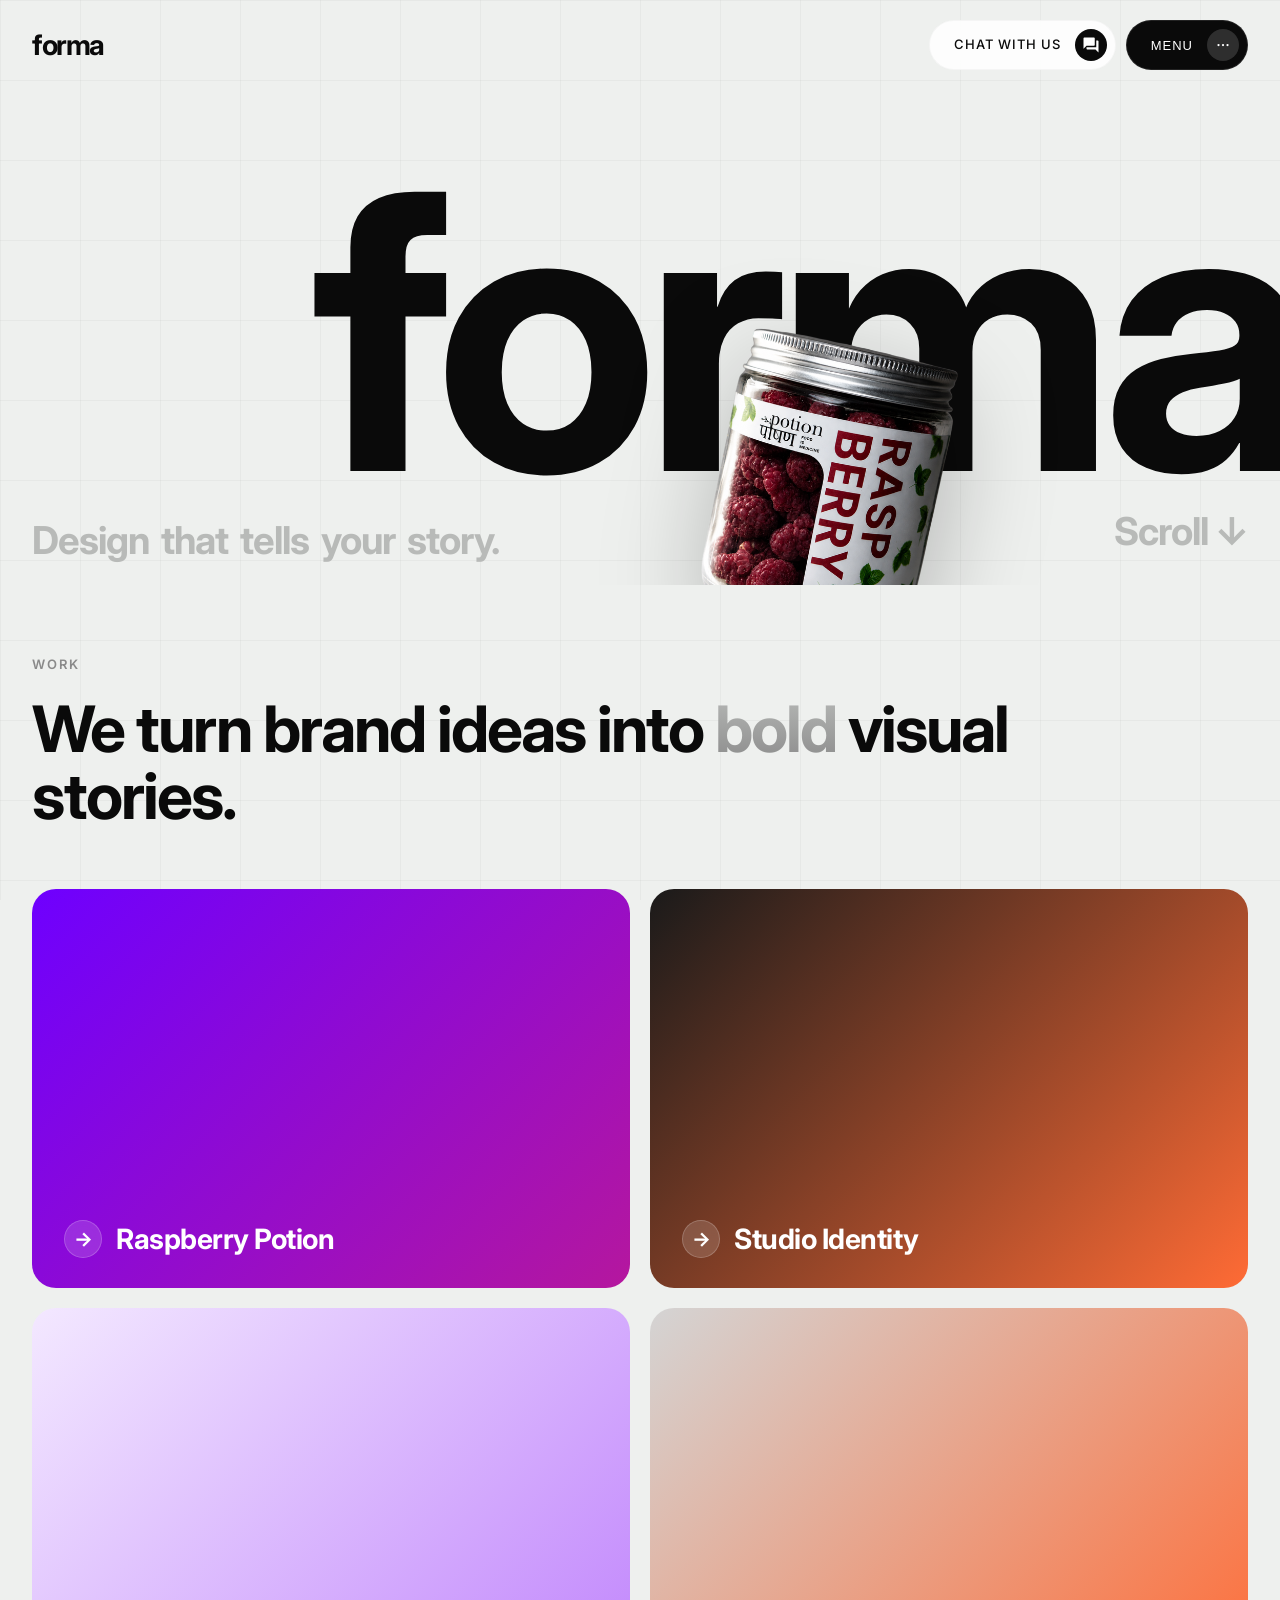
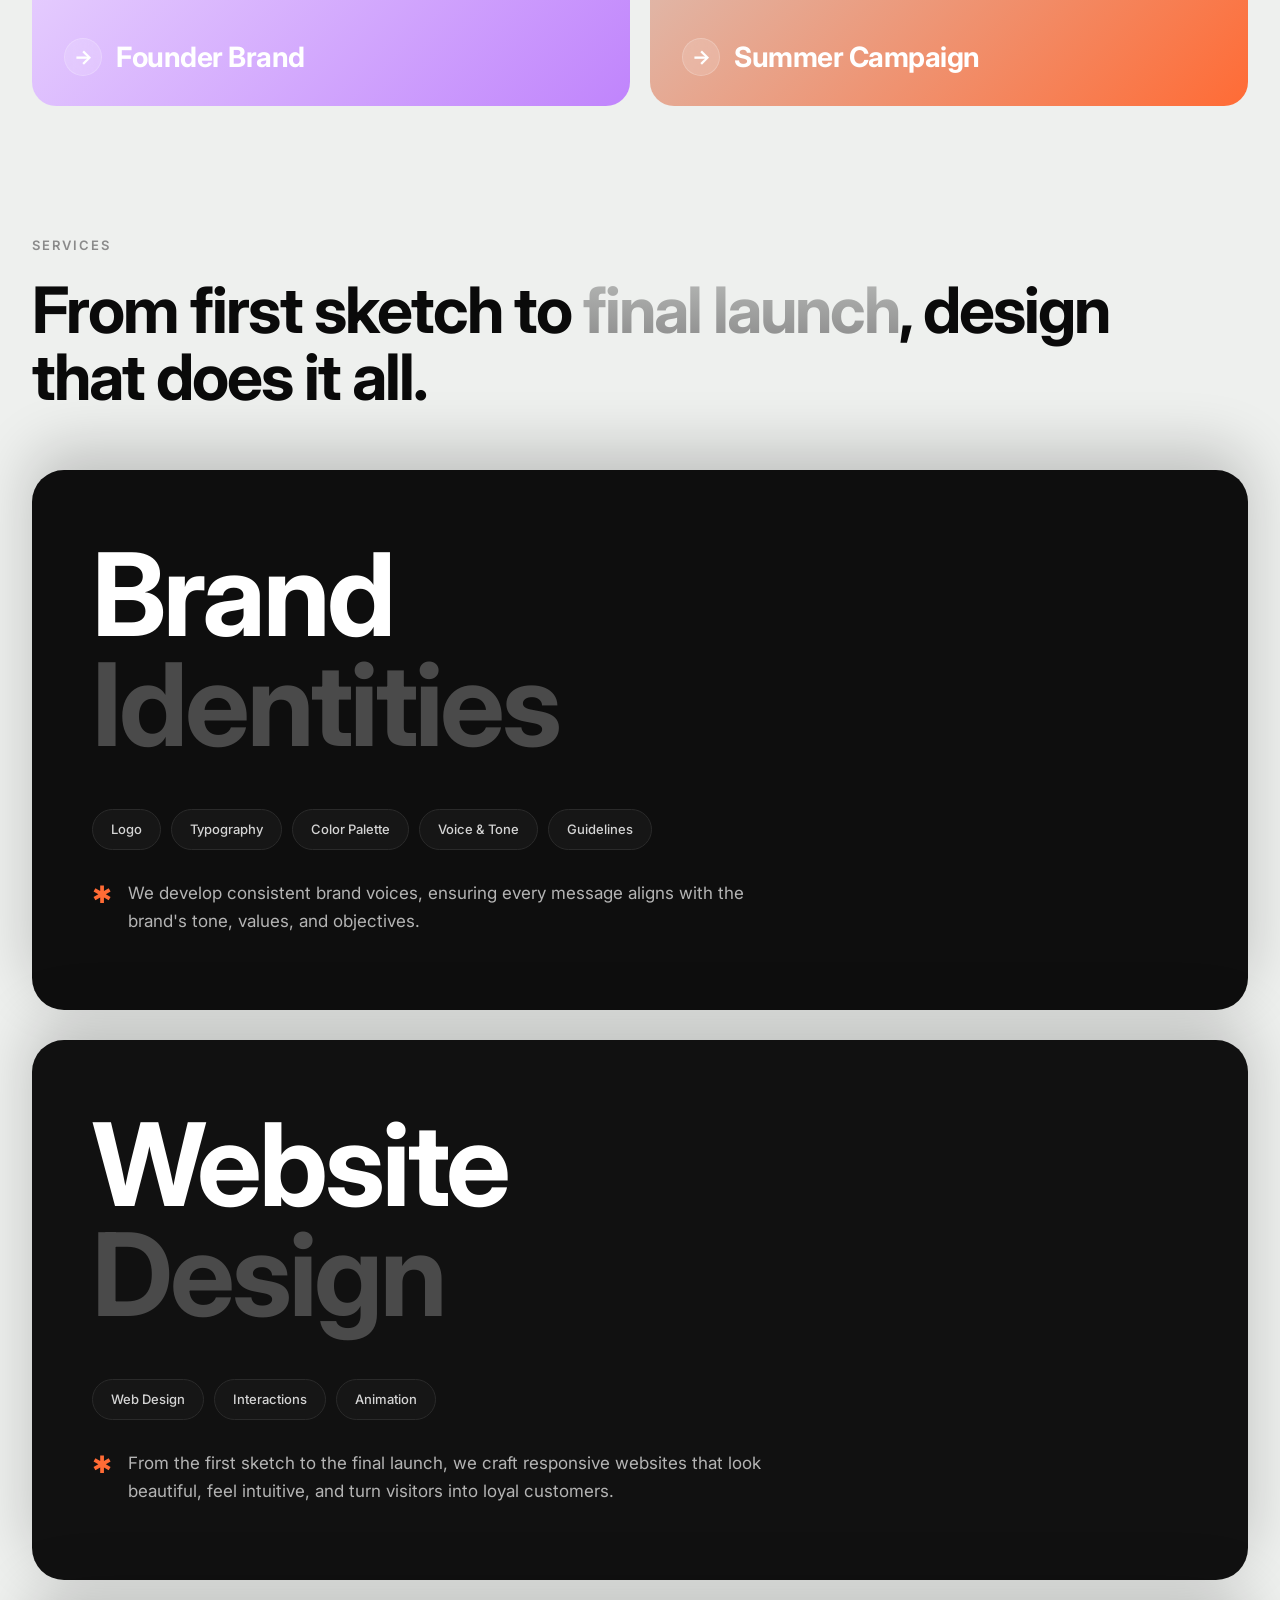
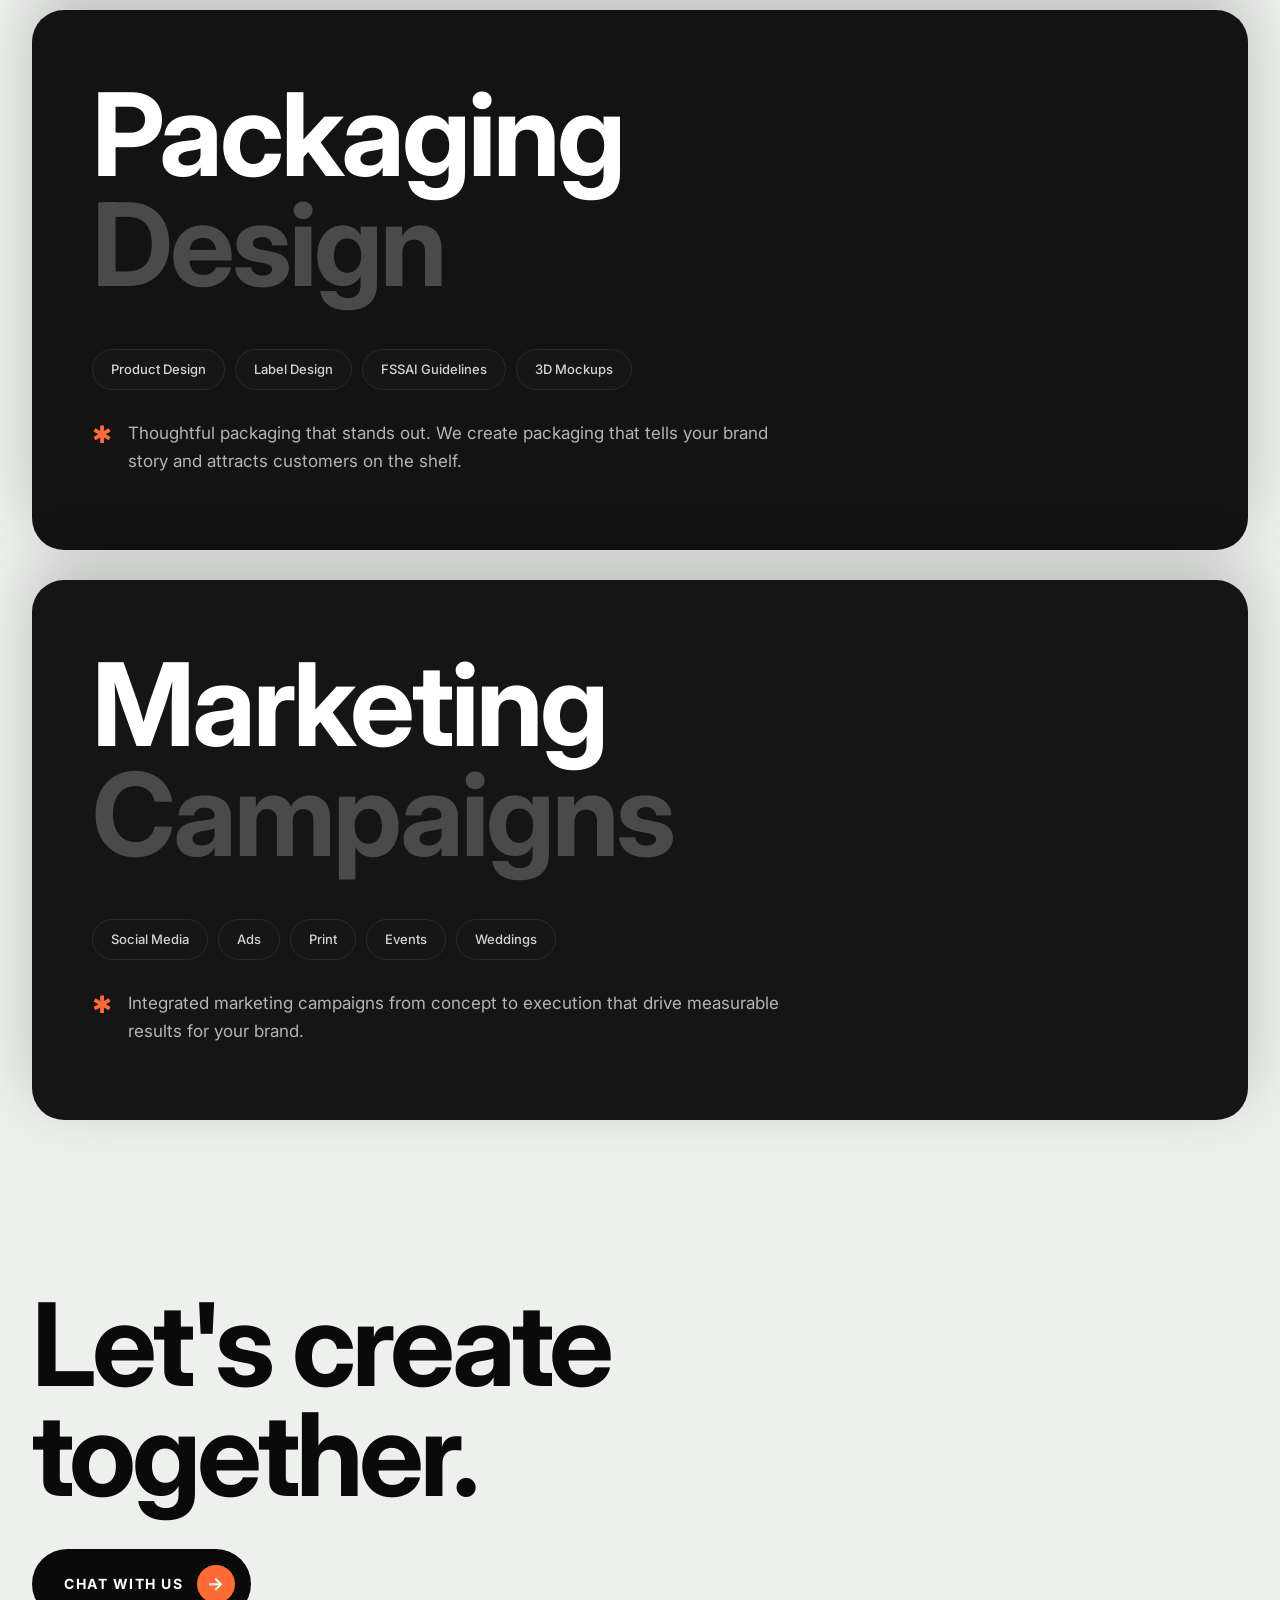
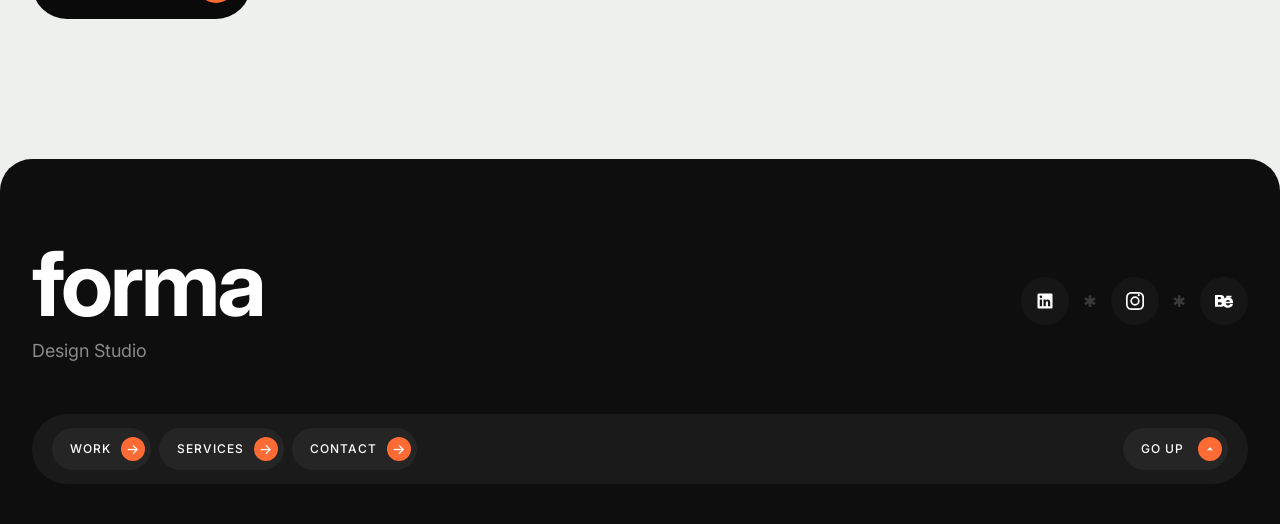
==== index.html @ c4557be6 "Make next project a dynamic button, remove hardcoded title" ====
<!DOCTYPE html>
<html lang="en">
<head>
<meta charset="UTF-8" />
<meta name="viewport" content="width=device-width, initial-scale=1.0" />

<!-- Primary SEO -->
<title>Forma Design Studio | Branding, Packaging & Website Design in India</title>
<meta name="description" content="Forma is a full-service design studio crafting brand identities, packaging, websites, and marketing campaigns. From first sketch to final launch, we design stories that connect." />
<meta name="keywords" content="design studio India, brand identity design, packaging design, website design, FSSAI packaging, wedding branding, marketing campaigns, logo design, graphic design studio, Forma Design" />
<meta name="author" content="Forma Design Studio" />
<meta name="robots" content="index, follow, max-image-preview:large" />
<link rel="canonical" href="https://www.theformadesign.com/" />

<!-- Open Graph (Facebook, LinkedIn, WhatsApp) -->
<meta property="og:type" content="website" />
<meta property="og:site_name" content="Forma Design Studio" />
<meta property="og:title" content="Forma Design Studio | Branding, Packaging & Website Design" />
<meta property="og:description" content="A full-service design studio crafting brand identities, packaging, websites, and campaigns. Design that tells your story." />
<meta property="og:url" content="https://www.theformadesign.com/" />
<meta property="og:image" content="https://www.theformadesign.com/og-image.jpg" />
<meta property="og:locale" content="en_IN" />

<!-- Twitter Card -->
<meta name="twitter:card" content="summary_large_image" />
<meta name="twitter:title" content="Forma Design Studio | Design that tells your story" />
<meta name="twitter:description" content="A full-service design studio crafting brand identities, packaging, websites, and campaigns." />
<meta name="twitter:image" content="https://www.theformadesign.com/og-image.jpg" />

<!-- Theme Color -->
<meta name="theme-color" content="#FF6B35" />

<!-- Favicon -->
<link rel="icon" type="image/svg+xml" href="data:image/svg+xml,%3Csvg xmlns='http://www.w3.org/2000/svg' viewBox='0 0 100 100'%3E%3Crect width='100' height='100' fill='%23FF6B35'/%3E%3Ctext x='50' y='72' font-size='70' font-family='Inter,sans-serif' font-weight='700' fill='white' text-anchor='middle'%3Ef%3C/text%3E%3C/svg%3E" />

<!-- Structured Data: LocalBusiness -->
<script type="application/ld+json">
{
  "@context": "https://schema.org",
  "@type": "ProfessionalService",
  "@id": "https://www.theformadesign.com/#organization",
  "name": "Forma Design Studio",
  "alternateName": "Forma",
  "description": "A full-service design studio specializing in brand identity, packaging design, website design, and marketing campaigns.",
  "url": "https://www.theformadesign.com/",
  "telephone": "+91-89996-04579",
  "email": "hello@formadesign.com",
  "priceRange": "$$",
  "address": {
    "@type": "PostalAddress",
    "addressCountry": "IN"
  },
  "areaServed": {
    "@type": "Country",
    "name": "India"
  },
  "knowsAbout": [
    "Brand Identity Design",
    "Packaging Design",
    "Website Design",
    "Marketing Campaigns",
    "Logo Design",
    "FSSAI Compliant Packaging",
    "Wedding Branding"
  ],
  "serviceType": [
    "Brand Identity",
    "Website Design",
    "Packaging Design",
    "Marketing Campaigns"
  ],
  "sameAs": [
    "https://www.instagram.com/theformadesignstudio/",
    "https://www.linkedin.com/company/the-forma-design/",
    "https://www.behance.net/theformadesign"
  ]
}
</script>

<!-- Structured Data: Website -->
<script type="application/ld+json">
{
  "@context": "https://schema.org",
  "@type": "WebSite",
  "name": "Forma Design Studio",
  "url": "https://www.theformadesign.com/",
  "potentialAction": {
    "@type": "SearchAction",
    "target": "https://www.theformadesign.com/?q={search_term_string}",
    "query-input": "required name=search_term_string"
  }
}
</script>

<link href="https://fonts.googleapis.com/css2?family=Inter:wght@400;500;600;700;800;900&display=swap" rel="stylesheet">
<style>
  * { margin: 0; padding: 0; box-sizing: border-box; }

  :root {
    --orange: #FF6B35;
    --orange-dark: #e55a24;
    --black: #0a0a0a;
    --white: #fff;
    --bg: #eef0ee;
    --card-dark: #0e0e0e;
    --card-dark-2: #161616;
    --grey: #8a8a8a;
    --grey-light: #b8bab8;
  }

  html { scroll-behavior: smooth; }

  body {
    font-family: 'Inter', system-ui, sans-serif;
    background: var(--bg);
    color: var(--black);
    overflow-x: hidden;
    line-height: 1.4;
  }

  /* GLOBAL DECORATIVE GRID — covers every page, always behind content */
  body::before {
    content: '';
    position: fixed;
    inset: 0;
    z-index: -1;
    pointer-events: none;
    background-image:
      linear-gradient(rgba(0,0,0,0.03) 1px, transparent 1px),
      linear-gradient(90deg, rgba(0,0,0,0.03) 1px, transparent 1px);
    background-size: 80px 80px;
  }

  ::-webkit-scrollbar { width: 8px; }
  ::-webkit-scrollbar-track { background: var(--bg); }
  ::-webkit-scrollbar-thumb { background: var(--orange); border-radius: 4px; }

  a { color: inherit; text-decoration: none; }

  /* HEADER */
  .header {
    position: fixed;
    top: 0; left: 0; right: 0;
    z-index: 100;
    padding: 20px 32px;
    display: flex;
    justify-content: space-between;
    align-items: center;
  }
  .logo {
    font-size: 28px;
    font-weight: 700;
    color: var(--black);
    letter-spacing: -1.5px;
  }
  .header-actions { display: flex; gap: 10px; align-items: center; }
  .pill-btn {
    display: inline-flex;
    align-items: center;
    gap: 14px;
    padding: 8px 8px 8px 24px;
    background: rgba(255,255,255,0.85);
    backdrop-filter: blur(10px);
    border-radius: 999px;
    font-size: 13px;
    font-weight: 500;
    letter-spacing: 1px;
    color: var(--black);
    border: 1px solid rgba(0,0,0,0.03);
    transition: background 0.3s;
    cursor: pointer;
    white-space: nowrap;
  }
  .pill-btn:hover { background: rgba(255,255,255,1); }
  .pill-btn { -webkit-tap-highlight-color: transparent; touch-action: manipulation; position: relative; z-index: 101; }
  .pill-btn .icon-circle {
    width: 32px; height: 32px;
    background: var(--black);
    border-radius: 50%;
    display: flex; align-items: center; justify-content: center;
    color: white;
    flex-shrink: 0;
  }
  .pill-btn .icon-circle svg { width: 18px; height: 18px; }
  .pill-btn.dark {
    background: var(--black);
    color: white;
    border-color: rgba(255,255,255,0.1);
  }
  .pill-btn.dark .icon-circle { background: rgba(255,255,255,0.15); }
  .pill-btn.dark:hover { background: #1a1a1a; }

  /* DROPDOWN */
  .dropdown {
    position: fixed;
    top: 80px;
    right: 32px;
    background: var(--black);
    border-radius: 24px;
    padding: 12px;
    min-width: 260px;
    opacity: 0;
    visibility: hidden;
    transform: translateY(-10px);
    transition: all 0.3s;
    z-index: 9999;
    box-shadow: 0 20px 60px rgba(0,0,0,0.3);
  }
  .dropdown.active { opacity: 1; visibility: visible; transform: translateY(0); }
  .dropdown a {
    display: flex;
    justify-content: space-between;
    align-items: center;
    padding: 16px 20px;
    color: white;
    font-weight: 500;
    border-radius: 14px;
    transition: all 0.2s;
    font-size: 15px;
  }
  .dropdown a:hover { background: var(--orange); }
  .dropdown a::after { content: '→'; opacity: 0.5; }

  /* ===== HERO ===== */
  .hero {
    min-height: 100vh;
    padding: 160px 0 220px;
    position: relative;
    display: flex;
    flex-direction: column;
    justify-content: flex-start;
    overflow: hidden;
  }

  /* HOME HERO: forma right-aligned with overflow, jar over letters */
  .hero-home {
    align-items: flex-end;
    justify-content: center;
  }
  /* On home hero, keep the subline clear of the "Scroll" indicator
     and drop it + the Scroll cue to the very bottom like the other pages */
  .hero-home .hero-subline {
    right: auto;
    max-width: calc(100% - 220px);
    white-space: normal;
    flex-wrap: wrap;
    bottom: 24px;
  }
  .hero-home .hero-scroll {
    bottom: 24px;
  }
  .hero-mega-home {
    font-size: clamp(160px, 30vw, 500px);
    font-weight: 700;
    letter-spacing: -14px;
    line-height: 0.85;
    color: var(--black);
    text-align: right;
    position: relative;
    z-index: 1;
    white-space: nowrap;
    width: 100%;
    margin-right: -8vw;
    padding-right: 0;
  }

  /* OTHER PAGES HERO: right-aligned, last letter overflowing */
  .hero-mega-overflow {
    font-size: clamp(100px, 22vw, 380px);
    font-weight: 700;
    letter-spacing: -10px;
    line-height: 0.85;
    color: var(--black);
    text-align: center;
    position: relative;
    z-index: 1;
    white-space: nowrap;
    width: 100%;
    padding: 0;
    margin: 0 auto;
  }

  /* Jar - positioned over letters, tilted 25deg left, minimal float */
  .hero-jar {
    position: absolute;
    top: 50%;
    left: 48%;
    width: clamp(246px, 32vw, 421px);
    height: clamp(246px, 32vw, 421px);
    z-index: 2;
    pointer-events: none;
    animation: floatY 5s ease-in-out infinite;
    transform-origin: center;
  }
  .hero-jar img {
    width: 100%;
    height: 100%;
    object-fit: contain;
    filter: drop-shadow(0 30px 50px rgba(0,0,0,0.25));
  }
  @keyframes floatY {
    0%, 100% { transform: translate(-50%, -50%) rotate(-25deg); }
    50% { transform: translate(-50%, -53%) rotate(-25deg); }
  }

  /* SUBLINE - aligned with scroll at bottom */
  .hero-subline {
    position: absolute;
    bottom: 40px;
    left: 32px;
    right: 32px;
    font-size: clamp(22px, 3vw, 48px);
    font-weight: 700;
    color: var(--grey-light);
    letter-spacing: -1px;
    line-height: 1.1;
    z-index: 3;
    display: flex;
    flex-wrap: nowrap;
    gap: 0 12px;
    white-space: nowrap;
  }
  .hero-subline span {
    display: inline-block;
    opacity: 0;
    transform: translateY(40px);
    animation: wordRise 0.8s cubic-bezier(0.16, 1, 0.3, 1) forwards;
  }
  .hero-subline span:nth-child(1) { animation-delay: 0.3s; }
  .hero-subline span:nth-child(2) { animation-delay: 0.45s; }
  .hero-subline span:nth-child(3) { animation-delay: 0.6s; }
  .hero-subline span:nth-child(4) { animation-delay: 0.75s; }
  .hero-subline span:nth-child(5) { animation-delay: 0.9s; }
  @keyframes wordRise {
    to { opacity: 1; transform: translateY(0); }
  }

  .hero-scroll {
    position: absolute;
    bottom: 40px;
    right: 32px;
    font-size: clamp(22px, 3vw, 48px);
    font-weight: 700;
    color: var(--grey-light);
    letter-spacing: -1px;
    z-index: 4;
    animation: scrollPulse 2s ease-in-out infinite;
  }
  @keyframes scrollPulse {
    0%, 100% { transform: translateY(0); opacity: 0.7; }
    50% { transform: translateY(6px); opacity: 1; }
  }

  /* Work / Services / Contact heroes: the giant word sits at the top while
     the subline + Scroll cue are pinned to the bottom. On shorter/wider
     viewports they collided, so give the word extra room below and drop the
     subline + scroll lower. (Home hero is handled separately and unaffected.) */
  #page-work .hero,
  #page-services .hero,
  #page-contact .hero {
    padding-top: 140px;
    padding-bottom: 170px;
  }
  #page-work .hero-subline,
  #page-services .hero-subline,
  #page-contact .hero-subline,
  #page-work .hero-scroll,
  #page-services .hero-scroll,
  #page-contact .hero-scroll {
    bottom: 28px;
  }

  /* Hide global footer whenever a service detail page is active (CSS fallback) */
  body:has(#page-brand-identities.active) #site-footer,
  body:has(#page-website-design.active) #site-footer,
  body:has(#page-packaging-design.active) #site-footer,
  body:has(#page-marketing-campaigns.active) #site-footer {
    display: none !important;
  }

  /* SECTIONS */
  section { padding: 100px 32px; }
  .container { max-width: 1500px; margin: 0 auto; }

  .section-label {
    font-size: 14px;
    color: var(--grey);
    font-weight: 500;
    margin-bottom: 30px;
  }
  .section-headline {
    font-size: clamp(36px, 6vw, 88px);
    font-weight: 700;
    letter-spacing: -2px;
    line-height: 1.05;
    color: var(--black);
    margin-bottom: 70px;
    max-width: 1300px;
  }
  .section-headline .accent {
    background: linear-gradient(180deg, var(--grey-light) 0%, var(--grey) 100%);
    -webkit-background-clip: text;
    -webkit-text-fill-color: transparent;
    background-clip: text;
  }

  /* WORK */
  .work-grid {
    display: grid;
    grid-template-columns: 1fr 1fr;
    gap: 20px;
  }
  .work-card {
    position: relative;
    border-radius: 24px;
    overflow: hidden;
    aspect-ratio: 1.5/1;
    cursor: pointer;
    transition: transform 0.4s;
  }
  .work-card:hover { transform: translateY(-6px); }
  .work-card .work-bg { position: absolute; inset: 0; transition: transform 0.6s; }
  .work-card:hover .work-bg { transform: scale(1.05); }
  .work-card-1 .work-bg { background: linear-gradient(135deg, #6E00FF, #B5179E); }
  .work-card-2 .work-bg { background: linear-gradient(135deg, #1a1a1a, #FF6B35); }
  .work-card-3 .work-bg { background: linear-gradient(135deg, #f3e8ff, #c084fc); }
  .work-card-4 .work-bg { background: linear-gradient(135deg, #d4d4d4, #FF6B35); }
  .work-card-5 .work-bg { background: linear-gradient(135deg, #FFD60A, #FF6B35); }
  .work-card-6 .work-bg { background: linear-gradient(135deg, #064e3b, #10b981); }
  .work-name {
    position: absolute;
    left: 32px;
    bottom: 28px;
    color: white;
    font-size: clamp(20px, 2.5vw, 28px);
    font-weight: 700;
    letter-spacing: -0.5px;
    display: flex;
    align-items: center;
    gap: 14px;
    z-index: 2;
  }
  .work-arrow {
    width: 38px; height: 38px;
    background: rgba(255,255,255,0.15);
    backdrop-filter: blur(8px);
    border: 1px solid rgba(255,255,255,0.2);
    border-radius: 50%;
    display: flex; align-items: center; justify-content: center;
    font-size: 20px;
    flex-shrink: 0;
  }

  /* SERVICES */
  .services-section { padding-top: 60px; padding-bottom: 60px; }
  .services-stack { position: relative; }
  .service-card {
    background: var(--card-dark);
    border-radius: 32px;
    padding: 70px 60px;
    color: white;
    position: sticky;
    top: 90px;
    margin-bottom: 30px;
    min-height: 540px;
    box-shadow: 0 -20px 60px rgba(0,0,0,0.2);
  }
  .service-card:nth-child(1) { top: 90px; }
  .service-card:nth-child(2) { top: 110px; background: #111; }
  .service-card:nth-child(3) { top: 130px; background: #131313; }
  .service-card:nth-child(4) { top: 150px; background: #151515; }
  .service-title {
    font-size: clamp(50px, 9vw, 130px);
    font-weight: 700;
    line-height: 0.95;
    letter-spacing: -3px;
    margin-bottom: 50px;
  }
  .service-title .line1 { color: white; display: block; }
  .service-title .line2 { display: block; color: #4a4a4a; }
  .service-tags { display: flex; flex-wrap: wrap; gap: 10px; margin-bottom: 30px; }
  .service-tag {
    background: var(--card-dark-2);
    border: 1px solid #2a2a2a;
    padding: 10px 18px;
    border-radius: 999px;
    font-size: 13px;
    font-weight: 500;
    color: #d4d4d4;
  }
  .service-desc {
    display: flex;
    align-items: flex-start;
    gap: 16px;
    max-width: 700px;
    color: #b4b4b4;
    font-size: clamp(15px, 1.8vw, 17px);
    line-height: 1.6;
  }
  .service-desc::before {
    content: '✱';
    color: var(--orange);
    font-size: 24px;
    flex-shrink: 0;
    margin-top: -4px;
  }

  /* MINIMAL CTA */
  .cta-minimal { padding: 80px 32px; }
  .cta-minimal .cta-inner { max-width: 1500px; margin: 0 auto; }
  .cta-minimal h2 {
    font-size: clamp(50px, 9vw, 140px);
    font-weight: 700;
    line-height: 0.95;
    letter-spacing: -4px;
    color: var(--black);
    margin-bottom: 40px;
  }
  .cta-buttons { display: flex; gap: 14px; flex-wrap: wrap; }
  .cta-minimal .cta-buttons { justify-content: flex-start; }
  .cta-btn {
    display: inline-flex;
    align-items: center;
    gap: 14px;
    padding: 14px 14px 14px 30px;
    background: var(--black);
    color: white;
    border-radius: 999px;
    font-weight: 600;
    font-size: 14px;
    letter-spacing: 1.5px;
    transition: transform 0.3s;
    text-transform: uppercase;
    white-space: nowrap;
  }
  .cta-btn:hover { transform: scale(1.03); }
  .cta-btn .arrow {
    width: 38px; height: 38px;
    background: var(--orange);
    border-radius: 50%;
    display: flex; align-items: center; justify-content: center;
    font-size: 18px;
    flex-shrink: 0;
  }
  .cta-btn.light {
    background: rgba(255,255,255,0.7);
    color: var(--black);
    border: 1px solid rgba(0,0,0,0.03);
  }
  .cta-btn.light .arrow { background: var(--black); color: white; }

  /* FOOTER */
  footer {
    background: var(--card-dark);
    color: white;
    padding: 60px 32px 24px;
    border-radius: 32px 32px 0 0;
    margin-top: 60px;
  }
  .footer-main {
    max-width: 1500px;
    margin: 0 auto;
    padding: 40px 0 50px;
    display: flex;
    justify-content: space-between;
    align-items: center;
    gap: 30px;
    flex-wrap: wrap;
  }
  .footer-left { display: flex; flex-direction: column; align-items: flex-start; }
  .footer-brand {
    font-size: clamp(50px, 7vw, 90px);
    font-weight: 700;
    letter-spacing: -3px;
    color: white;
    line-height: 1;
    margin-bottom: 8px;
  }
  .footer-tag { color: var(--grey); font-size: 18px; }
  .footer-socials { display: flex; gap: 14px; align-items: center; }
  .footer-socials a {
    width: 48px; height: 48px;
    background: var(--card-dark-2);
    border-radius: 50%;
    display: flex; align-items: center; justify-content: center;
    transition: background 0.3s;
  }
  .footer-socials a:hover { background: var(--orange); }
  .footer-socials a svg { width: 18px; height: 18px; fill: white; }
  .footer-socials .divider { color: #3a3a3a; }

  .footer-bottom {
    max-width: 1500px;
    margin: 0 auto;
    padding: 14px 20px;
    background: #1a1a1a;
    border-radius: 999px;
    display: flex;
    justify-content: space-between;
    align-items: center;
    gap: 16px;
    flex-wrap: wrap;
  }
  .footer-nav { display: flex; gap: 8px; flex-wrap: wrap; }
  .footer-nav a {
    background: #252525;
    color: white;
    padding: 9px 6px 9px 18px;
    border-radius: 999px;
    font-size: 12px;
    font-weight: 500;
    letter-spacing: 1px;
    display: inline-flex;
    align-items: center;
    gap: 10px;
    transition: background 0.3s;
  }
  .footer-nav a:hover { background: var(--orange); }
  .footer-nav a .icon-circle {
    width: 24px; height: 24px;
    background: var(--orange);
    border-radius: 50%;
    display: flex; align-items: center; justify-content: center;
    font-size: 14px;
    flex-shrink: 0;
  }
  .footer-right { display: flex; gap: 8px; flex-wrap: wrap; }
  .footer-right .pill-btn {
    background: #252525; color: white; border: none;
    padding: 9px 6px 9px 18px; font-size: 12px;
  }
  .footer-right .pill-btn .icon-circle {
    background: var(--orange);
    width: 24px; height: 24px;
  }
  .footer-right .pill-btn .icon-circle svg { width: 14px; height: 14px; }

  /* COMING SOON */
  .coming-soon {
    min-height: 100vh;
    padding: 140px 20px 80px;
    display: flex; align-items: center; justify-content: center;
    text-align: center;
  }
  .coming-soon-inner { max-width: 900px; }
  .coming-soon h1 {
    font-size: clamp(50px, 10vw, 160px);
    font-weight: 700;
    letter-spacing: -4px;
    line-height: 0.95;
    margin-bottom: 30px;
  }
  .coming-soon h1 .gray { color: var(--grey-light); }
  .coming-soon p {
    font-size: clamp(16px, 2vw, 20px);
    color: var(--grey);
    max-width: 600px;
    margin: 0 auto 40px;
    line-height: 1.6;
  }
  .coming-soon .badge {
    display: inline-block;
    background: var(--orange);
    color: white;
    padding: 10px 22px;
    border-radius: 999px;
    font-size: 13px;
    font-weight: 600;
    letter-spacing: 2px;
    text-transform: uppercase;
    margin-bottom: 30px;
  }

  /* ADMIN PANEL */
  .admin-wrap { min-height: 100vh; padding: 100px 32px 60px; background: var(--bg); }
  .admin-container { max-width: 1300px; margin: 0 auto; }
  .admin-header {
    display: flex; justify-content: space-between; align-items: center;
    margin-bottom: 40px; padding-bottom: 30px;
    border-bottom: 1px solid rgba(0,0,0,0.08);
    flex-wrap: wrap; gap: 16px;
  }
  .admin-header h1 { font-size: clamp(28px, 4vw, 40px); font-weight: 700; letter-spacing: -1.5px; }
  .admin-header .user-info {
    display: flex; align-items: center; gap: 16px;
    color: var(--grey); font-size: 14px; flex-wrap: wrap;
  }
  .admin-grid { display: grid; grid-template-columns: 1fr 1fr; gap: 40px; }
  .admin-card {
    background: white;
    border-radius: 24px;
    padding: 32px;
    border: 1px solid rgba(0,0,0,0.03);
  }

  /* Showcase card with real image */
  .showcase-card.has-image .showcase-bg {
    background-size: cover;
    background-position: center;
  }
  .showcase-card.has-image .showcase-overlay {
    position: absolute; inset: 0;
    background: linear-gradient(180deg, rgba(0,0,0,0) 40%, rgba(0,0,0,0.6) 100%);
    z-index: 1;
  }

  /* ADMIN: Showcase manager */
  .showcase-admin-tabs { display: flex; gap: 10px; margin-bottom: 22px; flex-wrap: wrap; }
  .showcase-admin-tab {
    padding: 10px 20px; border-radius: 999px; border: 2px solid rgba(0,0,0,0.1);
    background: white; font-weight: 600; font-size: 13px; cursor: pointer;
    transition: all 0.2s; letter-spacing: 0.5px;
  }
  .showcase-admin-tab.active { background: var(--black); color: white; border-color: var(--black); }
  .showcase-admin-list { list-style: none; margin-bottom: 24px; }
  .showcase-admin-item {
    display: flex; align-items: center; justify-content: space-between;
    padding: 12px; border: 1px solid rgba(0,0,0,0.08); border-radius: 12px; margin-bottom: 10px;
  }
  .showcase-admin-item-info { display: flex; align-items: center; gap: 12px; min-width: 0; }
  .showcase-admin-thumb {
    width: 46px; height: 56px; border-radius: 8px; overflow: hidden; flex-shrink: 0;
    background-size: cover; background-position: center;
  }
  .showcase-admin-empty { font-size: 13px; color: var(--grey); padding: 16px 0; }
  .admin-card h2 {
    font-size: 22px; font-weight: 700; margin-bottom: 24px;
    display: flex; align-items: center; gap: 10px;
  }
  .admin-card .badge-mini {
    background: var(--orange); color: white; font-size: 11px;
    padding: 4px 10px; border-radius: 999px; font-weight: 600;
  }
  .form-group { margin-bottom: 18px; }
  .form-group label {
    display: block; font-size: 12px; color: var(--grey);
    margin-bottom: 6px; font-weight: 600;
    text-transform: uppercase; letter-spacing: 1px;
  }
  .form-group input, .form-group textarea, .form-group select {
    width: 100%; padding: 12px 16px;
    border: 1px solid rgba(0,0,0,0.1);
    border-radius: 12px; font-size: 14px;
    font-family: inherit; background: var(--bg);
    transition: border 0.2s;
  }
  .form-group input:focus, .form-group textarea:focus {
    outline: none; border-color: var(--orange);
  }
  .form-group textarea { min-height: 90px; resize: vertical; }
  .form-help { font-size: 11px; color: var(--grey); margin-top: 4px; font-style: italic; }
  .upload-area {
    border: 2px dashed rgba(0,0,0,0.15);
    border-radius: 12px; padding: 30px;
    text-align: center; cursor: pointer;
    transition: all 0.2s; background: var(--bg);
  }
  .upload-area:hover { border-color: var(--orange); background: rgba(255,107,53,0.05); }
  .project-list { list-style: none; }
  .project-item {
    display: flex; justify-content: space-between; align-items: center;
    padding: 16px; background: var(--bg);
    border-radius: 12px; margin-bottom: 10px;
    flex-wrap: wrap; gap: 12px;
  }
  .project-item-info { display: flex; align-items: center; gap: 14px; }
  .project-item-thumb {
    width: 50px; height: 50px; border-radius: 10px;
    background: linear-gradient(135deg, #6E00FF, #B5179E);
    flex-shrink: 0;
  }
  .project-item-thumb.t2 { background: linear-gradient(135deg, #1a1a1a, #FF6B35); }
  .project-item-thumb.t3 { background: linear-gradient(135deg, #f3e8ff, #c084fc); }
  .project-item-actions { display: flex; gap: 6px; }
  .btn-mini {
    padding: 6px 12px; border-radius: 8px; border: none;
    font-size: 12px; cursor: pointer; font-weight: 600;
  }
  .btn-edit { background: #e5e7eb; color: var(--black); }
  .btn-delete { background: #fee2e2; color: #b91c1c; }
  .submit-btn {
    width: 100%; padding: 14px;
    background: var(--orange); color: white;
    border: none; border-radius: 12px;
    font-weight: 700; font-size: 15px;
    cursor: pointer; margin-top: 8px;
  }
  .login-notice {
    background: #fff4ed; border: 1px solid #ffd6c0;
    border-radius: 12px; padding: 16px;
    font-size: 13px; color: #9a3412;
    margin-bottom: 30px;
  }

  /* INDIVIDUAL PROJECT PAGE */
  .project-page {
    padding-top: 100px;
    background-color: #ffffff;
    background-image:
      linear-gradient(rgba(0,0,0,0.04) 1px, transparent 1px),
      linear-gradient(90deg, rgba(0,0,0,0.04) 1px, transparent 1px);
    background-size: 32px 32px;
  }
  .project-hero { padding: 60px 32px; }
  .project-hero-inner { max-width: 1500px; margin: 0 auto; }
  .back-link {
    display: inline-flex; align-items: center; gap: 8px;
    color: var(--grey); font-size: 14px; font-weight: 500;
    margin-bottom: 40px; transition: color 0.2s;
  }
  .back-link:hover { color: var(--orange); }
  .project-meta { display: flex; gap: 12px; margin-bottom: 30px; flex-wrap: wrap; }
  .project-meta .tag-pill {
    background: rgba(0,0,0,0.06); color: var(--black);
    padding: 8px 16px; border-radius: 999px;
    font-size: 12px; font-weight: 600;
    letter-spacing: 1px; text-transform: uppercase;
  }
  .project-meta .tag-pill.orange { background: var(--orange); color: white; }
  .project-title {
    font-size: clamp(50px, 9vw, 140px);
    font-weight: 700; letter-spacing: -4px;
    line-height: 0.95; margin-bottom: 60px;
    max-width: 1200px;
  }
  .project-hero-image {
    width: 100%; aspect-ratio: 16/9;
    border-radius: 32px;
    background: linear-gradient(135deg, #1a1a1a, #FF6B35);
    margin-bottom: 100px; overflow: hidden; position: relative;
  }
  .project-hero-image::after {
    content: ''; position: absolute; inset: 0;
    background: url('[data-uri]') center/contain no-repeat;
  }
  .project-content { max-width: 1500px; margin: 0 auto; padding: 0 32px; }
  .project-section {
    display: grid; grid-template-columns: 280px 1fr;
    gap: 60px; padding: 60px 0;
    border-top: 1px solid rgba(0,0,0,0.08);
  }
  .project-section-label {
    font-size: 16px; color: var(--grey);
    font-weight: 600; letter-spacing: 0.5px;
    position: sticky; top: 100px; align-self: start;
  }
  .project-section-content {
    font-size: clamp(20px, 2.5vw, 32px);
    font-weight: 500; color: var(--black);
    line-height: 1.4; letter-spacing: -0.5px;
    max-width: 900px;
  }
  .project-section-content p { margin-bottom: 20px; }
  .project-section-content p:last-child { margin-bottom: 0; }
  .project-solution-gallery {
    display: grid; grid-template-columns: 1fr 1fr;
    gap: 20px; margin-top: 40px;
  }
  .project-solution-gallery .img-box {
    aspect-ratio: 4/5; border-radius: 24px; overflow: hidden;
  }
  .project-solution-gallery .img-box-1 { background: linear-gradient(135deg, #1a1a1a, #4a4a4a); }
  .project-solution-gallery .img-box-2 { background: linear-gradient(135deg, #FFD60A, #FF6B35); }
  .project-solution-gallery .img-box-3 {
    grid-column: 1 / -1; aspect-ratio: 16/9;
    background: linear-gradient(135deg, #6E00FF, #B5179E);
  }
  .pp-fact { margin-bottom: 28px; }
  .pp-fact:last-child { margin-bottom: 0; }
  .pp-fact-label { font-size: 13px; font-weight: 600; text-transform: uppercase; letter-spacing: 0.5px; color: var(--grey); margin-bottom: 6px; }
  .pp-fact-value { font-size: 18px; font-weight: 600; color: var(--black); }
  .pp-narrative { margin-bottom: 32px; }
  .pp-narrative:last-child { margin-bottom: 0; }
  .pp-narrative-label { font-size: 16px; font-weight: 600; color: var(--grey); margin-bottom: 10px; }
  .project-quad-gallery {
    display: grid; grid-template-columns: 1fr 1fr;
    gap: 20px; margin: 20px 0 60px;
  }
  .project-quad-gallery .img-cell {
    aspect-ratio: 4/5; border-radius: 24px; overflow: hidden;
    background-size: cover; background-position: center; background-color: #f1f1f1;
  }
  .project-next { padding: 100px 32px; text-align: center; }
  .project-next-label { font-size: 14px; color: var(--grey); margin-bottom: 20px; }
  .project-next .cta-buttons { justify-content: center; }
  .project-next-title {
    font-size: clamp(40px, 8vw, 100px);
    font-weight: 700; letter-spacing: -3px;
    line-height: 1; color: var(--black); margin-bottom: 40px;
  }
  .project-next-title .accent {
    background: linear-gradient(180deg, var(--grey-light) 0%, var(--grey) 100%);
    -webkit-background-clip: text;
    -webkit-text-fill-color: transparent;
    background-clip: text;
  }

  .page { display: none; }
  .page.active { display: block; }

  /* ============================================
     RESPONSIVE — TABLET (1024px and below)
     ============================================ */
  @media (max-width: 1024px) {
    .work-grid { grid-template-columns: 1fr; }
    .service-card { padding: 50px 32px; min-height: auto; }
    .admin-grid { grid-template-columns: 1fr; }
    .project-section { grid-template-columns: 1fr; gap: 20px; }
    .project-section-label { position: relative; top: 0; }
    .project-solution-gallery { grid-template-columns: 1fr; }
    .project-solution-gallery .img-box-3 { grid-column: 1; }
    .project-quad-gallery { gap: 12px; margin: 16px 0 40px; }
    .footer-main { flex-direction: column; align-items: flex-start; }
    .footer-bottom { flex-direction: column; align-items: stretch; border-radius: 24px; padding: 16px; }
    .footer-nav, .footer-right { justify-content: center; }

    /* Hero subline - allow wrap on tablet, stay aligned with scroll */
    .hero-subline {
      white-space: normal;
      flex-wrap: wrap;
      bottom: 40px;
    }
    .hero-mega-overflow { margin: 0 auto; }
    .hero-mega-home {
      margin-right: -4vw;
      font-size: clamp(200px, 38vw, 360px);
    }
    /* Jar — 25% larger on tablet */
    .hero-jar {
      width: clamp(308px, 40vw, 526px);
      height: clamp(308px, 40vw, 526px);
    }
  }

  /* ============================================
     RESPONSIVE — MOBILE (768px and below)
     ============================================ */
  @media (max-width: 768px) {
    .header { padding: 14px 16px; }
    .logo { font-size: 24px; }
    .pill-btn {
      font-size: 10px;
      padding: 5px 5px 5px 14px;
      gap: 8px;
      letter-spacing: 0.5px;
    }
    .pill-btn .icon-circle { width: 26px; height: 26px; }
    .pill-btn .icon-circle svg { width: 14px; height: 14px; }

    /* Dropdown - center on mobile */
    .dropdown {
      right: 16px;
      left: 16px;
      top: 70px;
    }

    /* HERO - all titles CENTER aligned on mobile.
       Use natural height + justify-content:center so heading & subline
       sit close together instead of separated by 100vh of empty space. */
    .hero {
      padding: 90px 16px 40px;
      min-height: auto;
      justify-content: center;
    }
    .hero-home {
      align-items: center;
    }
    .hero-mega-home {
      text-align: center !important;
      margin-right: 0 !important;
      letter-spacing: -8px;
      font-size: clamp(150px, 44vw, 260px);
    }
    .hero-mega-overflow {
      text-align: center !important;
      margin: 0 auto !important;
      letter-spacing: -5px;
      font-size: clamp(80px, 22vw, 140px);
    }

    /* Jar — 25% larger on mobile, centered */
    .hero-jar {
      width: clamp(186px, 51vw, 270px);
      height: clamp(186px, 51vw, 270px);
      left: 50% !important;
    }

    /* Subline — now in flex flow directly below heading (tight gap) */
    .hero-subline {
      position: static;
      margin: 20px auto 0;
      left: auto;
      right: auto;
      bottom: auto;
      font-size: clamp(20px, 5vw, 28px);
      white-space: normal;
      flex-wrap: wrap;
      justify-content: center;
      text-align: center;
      gap: 0 8px;
      line-height: 1.2;
    }

    /* Hide scroll indicator on mobile — users already know to swipe */
    .hero-scroll { display: none; }
    .hero-home .hero-subline {
      right: auto;
      max-width: none;
    }

    section { padding: 60px 20px; }

    .section-headline {
      font-size: clamp(32px, 8vw, 48px);
      letter-spacing: -1.5px;
      margin-bottom: 50px;
    }

    .work-name {
      left: 20px;
      bottom: 20px;
      font-size: 20px;
    }
    .work-arrow { width: 32px; height: 32px; font-size: 16px; }

    /* Services */
    .service-card { padding: 40px 24px; border-radius: 24px; }
    .service-title {
      font-size: clamp(48px, 13vw, 80px);
      letter-spacing: -2px;
      margin-bottom: 30px;
    }
    .service-tags { gap: 8px; margin-bottom: 24px; }
    .service-tag { padding: 8px 14px; font-size: 12px; }

    /* CTA - more top padding to prevent overlap with previous section */
    .cta-minimal { padding: 120px 20px 80px; }
    .cta-minimal h2 {
      font-size: clamp(48px, 13vw, 80px);
      letter-spacing: -2px;
      margin-bottom: 40px;
    }
    .cta-btn {
      padding: 12px 12px 12px 24px;
      font-size: 12px;
      letter-spacing: 1px;
    }
    .cta-btn .arrow { width: 32px; height: 32px; font-size: 16px; }

    /* Footer - center everything on mobile */
    footer { padding: 40px 16px 20px; }
    .footer-main {
      padding: 30px 0 40px;
      flex-direction: column;
      align-items: center;
      text-align: center;
    }
    .footer-left { align-items: center; }
    .footer-brand { font-size: 56px; letter-spacing: -2px; }
    .footer-tag { font-size: 16px; }
    .footer-socials { justify-content: center; }
    .footer-socials a { width: 42px; height: 42px; }
    .footer-bottom {
      gap: 12px;
      padding: 14px;
      justify-content: center;
    }
    .footer-nav { gap: 6px; justify-content: center; }
    .footer-nav a {
      padding: 7px 5px 7px 14px;
      font-size: 11px;
      gap: 8px;
      letter-spacing: 0.5px;
    }
    .footer-nav a .icon-circle { width: 22px; height: 22px; font-size: 12px; }
    .footer-right { display: none; }
    .footer-right .pill-btn { padding: 7px 5px 7px 14px; font-size: 11px; }
    .footer-right .pill-btn .icon-circle { width: 22px; height: 22px; }
    .footer-right .pill-btn .icon-circle svg { width: 12px; height: 12px; }

    /* Project page */
    .project-page { padding-top: 80px; }
    .project-hero { padding: 40px 20px; }
    .project-content { padding: 0 20px; }
    .project-hero-image { aspect-ratio: 4/3; margin-bottom: 60px; border-radius: 24px; }
    .project-section { padding: 40px 0; gap: 16px; }
    .project-title { letter-spacing: -2px; margin-bottom: 40px; }

    /* Admin */
    .admin-wrap { padding: 90px 16px 40px; }
    .admin-card { padding: 24px; }

    /* Coming soon */
    .coming-soon h1 { letter-spacing: -2px; }
  }

  /* ============================================
     RESPONSIVE — SMALL MOBILE (480px and below)
     ============================================ */
  @media (max-width: 480px) {
    .project-quad-gallery { grid-template-columns: 1fr; gap: 16px; margin: 16px 0 40px; }
    .pill-btn {
      gap: 6px;
      padding: 5px 5px 5px 10px;
      font-size: 9px;
    }
    .pill-btn .icon-circle { width: 22px; height: 22px; }
    .pill-btn .icon-circle svg { width: 12px; height: 12px; }
    .logo { font-size: 20px; }

    .hero-jar {
      width: clamp(122px, 44vw, 176px);
      height: clamp(122px, 44vw, 176px);
    }

    .hero-subline {
      font-size: 18px;
      bottom: 25px;
    }

    .footer-brand { font-size: 44px; }
    .footer-nav a, .footer-right .pill-btn {
      font-size: 10px;
      padding: 6px 5px 6px 12px;
    }
  }

  /* SERVICE DETAIL PAGE STYLES */
  .page.service-detail { 
    min-height: 100vh;
  }
  
  /* Back button styling */
  .back-btn {
    display: inline-flex;
    align-items: center;
    gap: 8px;
    padding: 10px 20px;
    background: transparent;
    border: 2px solid var(--orange);
    color: var(--orange);
    border-radius: 999px;
    font-size: 12px;
    font-weight: 700;
    letter-spacing: 1.5px;
    text-transform: uppercase;
    cursor: pointer;
    transition: all 0.3s;
    margin: 0 0 30px 0;
    text-decoration: none;
    font-family: 'Inter', sans-serif;
  }
  .back-btn:hover {
    background: var(--orange);
    color: white;
  }
  
  /* Make service cards clickable */
  .service-card {
    cursor: pointer;
  }
  
  .service-card:hover {
    transform: translateY(-4px);
    box-shadow: 0 20px 40px rgba(0,0,0,0.1);
  }
  
  * { margin: 0; padding: 0; box-sizing: border-box; }
  :root {
    --orange: #FF6B35;
    --orange-dark: #e55a24;
    --black: #0a0a0a;
    --white: #fff;
    --bg: #eef0ee;
    --card-dark: #0e0e0e;
    --card-dark-2: #161616;
    --grey: #8a8a8a;
    --grey-light: #b8bab8;
  }
  html { scroll-behavior: smooth; }
  body {
    font-family: 'Inter', system-ui, sans-serif;
    background: var(--bg);
    color: var(--black);
    overflow-x: hidden;
    line-height: 1.5;
  }
  a { color: inherit; text-decoration: none; }
  ::-webkit-scrollbar { width: 8px; }
  ::-webkit-scrollbar-track { background: var(--bg); }
  ::-webkit-scrollbar-thumb { background: var(--orange); border-radius: 4px; }

  /* HEADER */
  .header {
    position: fixed; top: 0; left: 0; right: 0; z-index: 100;
    padding: 20px 32px;
    display: flex; justify-content: space-between; align-items: center;
  }
  .logo { font-size: 28px; font-weight: 700; letter-spacing: -1.5px; }
  .header-actions { display: flex; gap: 10px; align-items: center; }
  .pill-btn {
    display: inline-flex; align-items: center; gap: 14px;
    padding: 8px 8px 8px 24px;
    background: rgba(255,255,255,0.85);
    backdrop-filter: blur(10px);
    border-radius: 999px;
    font-size: 13px; font-weight: 500; letter-spacing: 1px;
    color: var(--black);
    border: 1px solid rgba(0,0,0,0.03);
    transition: all 0.3s; cursor: pointer;
    white-space: nowrap;
  }
  .pill-btn:hover { background: rgba(255,255,255,1); }
  .pill-btn .icon-circle {
    width: 32px; height: 32px;
    background: var(--black); border-radius: 50%;
    display: flex; align-items: center; justify-content: center;
    color: white; flex-shrink: 0;
  }
  .pill-btn .icon-circle svg { width: 18px; height: 18px; }
  .pill-btn.dark {
    background: var(--black); color: white;
    border-color: rgba(255,255,255,0.1);
  }
  .pill-btn.dark .icon-circle { background: rgba(255,255,255,0.15); }

  /* HERO */
  .hero {
    min-height: 80vh;
    padding: 140px 32px 60px;
    position: relative;
    display: flex;
    align-items: center;
    overflow: hidden;
  }
  .hero-inner { width: 100%; }
  .hero-label {
    font-size: 14px;
    color: var(--grey);
    margin-bottom: 20px;
    letter-spacing: 1px;
    text-transform: uppercase;
    font-weight: 500;
  }
  .hero-mega {
    font-size: clamp(80px, 14vw, 220px);
    font-weight: 700;
    letter-spacing: -8px;
    line-height: 0.9;
    color: var(--black);
    margin-bottom: 30px;
  }
  .hero-mega .accent {
    background: linear-gradient(180deg, var(--grey-light) 0%, var(--grey) 100%);
    -webkit-background-clip: text;
    -webkit-text-fill-color: transparent;
    background-clip: text;
  }
  .hero-tagline {
    font-size: clamp(18px, 2vw, 24px);
    color: var(--black);
    max-width: 700px;
    line-height: 1.5;
    font-weight: 400;
  }

  /* SECTIONS */
  section { padding: 80px 32px; }
  .container { max-width: 1500px; margin: 0 auto; }
  .section-label {
    font-size: 13px;
    color: var(--grey);
    font-weight: 600;
    margin-bottom: 20px;
    letter-spacing: 2px;
    text-transform: uppercase;
  }
  .section-headline {
    font-size: clamp(36px, 5vw, 64px);
    font-weight: 700;
    letter-spacing: -2px;
    line-height: 1.05;
    color: var(--black);
    margin-bottom: 60px;
    max-width: 1100px;
  }
  .section-headline .accent {
    background: linear-gradient(180deg, var(--grey-light) 0%, var(--grey) 100%);
    -webkit-background-clip: text;
    -webkit-text-fill-color: transparent;
    background-clip: text;
  }

  /* PROCESS / JOURNEY */
  .journey {
    background: var(--card-dark);
    color: white;
    border-radius: 32px;
    padding: 80px 60px;
    margin: 0 32px;
  }
  .journey h2 {
    font-size: clamp(36px, 5vw, 64px);
    font-weight: 700;
    letter-spacing: -2px;
    line-height: 1.05;
    margin-bottom: 60px;
    max-width: 900px;
  }
  .journey h2 .accent { color: var(--grey); }
  .steps {
    display: grid;
    grid-template-columns: repeat(4, 1fr);
    gap: 24px;
  }
  .step {
    position: relative;
  }
  .step-number {
    font-size: 70px;
    font-weight: 700;
    line-height: 1;
    color: var(--orange);
    margin-bottom: 20px;
    letter-spacing: -3px;
  }
  .step h3 {
    font-size: 20px;
    font-weight: 700;
    margin-bottom: 12px;
  }
  .step p {
    color: #aaa;
    font-size: 14px;
    line-height: 1.6;
  }
  .step::after {
    content: '→';
    position: absolute;
    top: 30px;
    right: -20px;
    font-size: 20px;
    color: #2a2a2a;
  }
  .step:last-child::after { display: none; }

  /* PACKAGES */
  .packages-section { padding: 100px 32px; }
  .packages-grid {
    display: grid;
    grid-template-columns: repeat(3, 1fr);
    gap: 24px;
    margin-bottom: 50px;
  }
  .package {
    background: white;
    border: 2px solid rgba(0,0,0,0.06);
    border-radius: 32px;
    padding: 50px 40px;
    transition: all 0.3s;
    position: relative;
    display: flex;
    flex-direction: column;
  }
  .package:hover {
    transform: translateY(-6px);
    box-shadow: 0 30px 60px rgba(0,0,0,0.08);
    border-color: rgba(255,107,53,0.2);
  }
  .package.featured {
    background: var(--card-dark);
    color: white;
    border-color: var(--orange);
    transform: scale(1.02);
  }
  .package.featured:hover { transform: scale(1.02) translateY(-6px); }
  .package.featured .package-tag-line { color: #aaa; }
  .package.featured .package-section-title { color: white; }
  .package.featured .feature-item { color: #d4d4d4; }
  .package.featured .package-price-amount { color: white; }
  .package.featured .package-divider { background: rgba(255,255,255,0.08); }

  .package-badge {
    position: absolute;
    top: -14px;
    left: 50%;
    transform: translateX(-50%);
    background: var(--orange);
    color: white;
    padding: 6px 18px;
    border-radius: 999px;
    font-size: 11px;
    font-weight: 700;
    letter-spacing: 2px;
    text-transform: uppercase;
  }
  .package-tier {
    font-size: 13px;
    color: var(--grey);
    letter-spacing: 2px;
    text-transform: uppercase;
    font-weight: 600;
    margin-bottom: 12px;
  }
  .package.featured .package-tier { color: var(--orange); }
  .package-name {
    font-size: 32px;
    font-weight: 700;
    letter-spacing: -1px;
    margin-bottom: 14px;
    line-height: 1.1;
  }
  .package-tag-line {
    color: var(--grey);
    font-size: 14px;
    line-height: 1.6;
    margin-bottom: 24px;
    min-height: 60px;
  }
  .package-price {
    margin-bottom: 8px;
  }
  .package-price-amount {
    font-size: 48px;
    font-weight: 700;
    letter-spacing: -2px;
    color: var(--black);
    line-height: 1;
  }
  .package-price-currency {
    font-size: 24px;
    font-weight: 700;
    vertical-align: top;
    margin-right: 4px;
  }
  .package-timeline {
    display: inline-flex;
    align-items: center;
    gap: 6px;
    padding: 6px 12px;
    background: rgba(255,107,53,0.1);
    color: var(--orange);
    border-radius: 999px;
    font-size: 12px;
    font-weight: 600;
    margin: 16px 0 24px;
  }
  .package.featured .package-timeline {
    background: rgba(255,107,53,0.15);
  }
  .package-divider {
    height: 1px;
    background: rgba(0,0,0,0.08);
    margin: 0 0 24px;
  }
  .package-section-title {
    font-size: 11px;
    font-weight: 700;
    letter-spacing: 1.5px;
    text-transform: uppercase;
    color: var(--grey);
    margin: 20px 0 12px;
  }
  .package-section-title:first-of-type { margin-top: 0; }
  .feature-list {
    list-style: none;
    margin-bottom: 8px;
  }
  .feature-item {
    display: flex;
    align-items: flex-start;
    gap: 10px;
    font-size: 14px;
    line-height: 1.5;
    margin-bottom: 8px;
    color: var(--black);
  }
  .feature-item::before {
    content: '✓';
    color: var(--orange);
    font-weight: 700;
    flex-shrink: 0;
    margin-top: 1px;
  }
  .feature-pick-note {
    font-size: 12px;
    color: var(--grey);
    font-style: italic;
    margin-left: 24px;
    margin-bottom: 8px;
  }
  .package-cta {
    margin-top: auto;
    padding-top: 24px;
  }
  .package-btn {
    display: flex;
    align-items: center;
    justify-content: center;
    gap: 14px;
    width: 100%;
    padding: 16px 24px;
    background: var(--black);
    color: white;
    border-radius: 999px;
    font-weight: 700;
    font-size: 14px;
    letter-spacing: 1.5px;
    text-transform: uppercase;
    transition: all 0.3s;
  }
  .package-btn:hover { background: var(--orange); transform: scale(1.02); }
  .package.featured .package-btn { background: var(--orange); }
  .package.featured .package-btn:hover { background: var(--orange-dark); }
  .package-btn .arrow {
    width: 28px; height: 28px;
    background: rgba(255,255,255,0.2);
    border-radius: 50%;
    display: flex; align-items: center; justify-content: center;
    font-size: 14px;
  }

  /* TERMS */
  .terms {
    background: var(--bg);
    padding: 80px 32px;
  }
  .terms-grid {
    display: grid;
    grid-template-columns: repeat(3, 1fr);
    gap: 24px;
  }
  .term-card {
    background: white;
    border-radius: 24px;
    padding: 32px;
    border: 1px solid rgba(0,0,0,0.04);
  }
  .term-icon {
    width: 48px;
    height: 48px;
    background: var(--orange);
    color: white;
    border-radius: 12px;
    display: flex;
    align-items: center;
    justify-content: center;
    font-size: 20px;
    font-weight: 700;
    margin-bottom: 20px;
  }
  .term-card h3 {
    font-size: 18px;
    font-weight: 700;
    margin-bottom: 10px;
    letter-spacing: -0.3px;
  }
  .term-card p {
    color: var(--grey);
    font-size: 14px;
    line-height: 1.6;
  }

  /* FAQ */
  .faq-section { padding: 100px 32px; }
  .faq-list { max-width: 900px; margin: 0 auto; }
  .faq-item {
    border-bottom: 1px solid rgba(0,0,0,0.08);
    padding: 24px 0;
    cursor: pointer;
  }
  .faq-question {
    display: flex;
    justify-content: space-between;
    align-items: center;
    font-size: 18px;
    font-weight: 600;
    letter-spacing: -0.3px;
  }
  .faq-question .icon {
    width: 32px; height: 32px;
    background: var(--bg);
    border-radius: 50%;
    display: flex; align-items: center; justify-content: center;
    color: var(--orange);
    font-size: 20px;
    font-weight: 700;
    flex-shrink: 0;
    transition: transform 0.3s;
  }
  .faq-item.open .faq-question .icon { transform: rotate(45deg); }
  .faq-answer {
    max-height: 0;
    overflow: hidden;
    transition: max-height 0.3s, margin-top 0.3s;
    color: var(--grey);
    font-size: 15px;
    line-height: 1.7;
  }
  .faq-item.open .faq-answer {
    max-height: 400px;
    margin-top: 16px;
  }

  /* CTA */
  .cta-section {
    padding: 100px 32px;
  }
  .cta-block {
    background: var(--orange);
    border-radius: 32px;
    padding: 80px 60px;
    text-align: center;
    color: white;
  }
  .cta-block h2 {
    font-size: clamp(40px, 5vw, 72px);
    font-weight: 700;
    letter-spacing: -2px;
    line-height: 1.1;
    margin-bottom: 24px;
  }
  .cta-block p {
    color: rgba(255,255,255,0.9);
    font-size: 18px;
    max-width: 600px;
    margin: 0 auto 40px;
  }
  .cta-btn {
    display: inline-flex;
    align-items: center;
    gap: 14px;
    padding: 16px 16px 16px 32px;
    background: var(--black);
    color: white;
    border-radius: 999px;
    font-weight: 700;
    font-size: 14px;
    letter-spacing: 1.5px;
    text-transform: uppercase;
    transition: transform 0.3s;
  }
  .cta-btn:hover { transform: scale(1.05); }
  .cta-btn .arrow {
    width: 38px; height: 38px;
    background: var(--orange);
    border-radius: 50%;
    display: flex; align-items: center; justify-content: center;
    font-size: 18px;
  }

  /* FOOTER */
  footer {
    background: var(--card-dark);
    color: white;
    padding: 40px 32px;
    border-radius: 32px 32px 0 0;
    text-align: center;
  }
  footer p { color: var(--grey); font-size: 14px; }

  /* RESPONSIVE */
  @media (max-width: 1024px) {
    .packages-grid { grid-template-columns: 1fr; max-width: 600px; margin: 0 auto 50px; }
    .package.featured { transform: none; }
    .package.featured:hover { transform: translateY(-6px); }
    .steps { grid-template-columns: repeat(2, 1fr); }
    .step::after { display: none; }
    .terms-grid { grid-template-columns: 1fr; max-width: 600px; margin: 0 auto; }
    .journey { padding: 60px 40px; }
  }
  @media (max-width: 768px) {
    .header { padding: 14px 16px; }
    .pill-btn { font-size: 10px; padding: 6px 6px 6px 14px; gap: 8px; }
    .pill-btn .icon-circle { width: 26px; height: 26px; }
    .hero { padding: 110px 20px 40px; }
    section { padding: 60px 20px; }
    .cta-section { padding: 50px 10px; }
    .journey { margin: 0 20px; padding: 50px 24px; border-radius: 24px; }
    .steps { grid-template-columns: 1fr; gap: 30px; }
    .step-number { font-size: 50px; }
    .package { padding: 40px 30px; border-radius: 24px; }
    .package-name { font-size: 26px; }
    .package-price-amount { font-size: 40px; }
    .cta-block { padding: 50px 20px; border-radius: 24px; }
  }


  * { margin: 0; padding: 0; box-sizing: border-box; }
  :root {
    --orange: #FF6B35;
    --orange-dark: #e55a24;
    --black: #0a0a0a;
    --white: #fff;
    --bg: #eef0ee;
    --card-dark: #0e0e0e;
    --card-dark-2: #161616;
    --grey: #8a8a8a;
    --grey-light: #b8bab8;
  }
  html { scroll-behavior: smooth; }
  body {
    font-family: 'Inter', system-ui, sans-serif;
    background: var(--bg);
    color: var(--black);
    overflow-x: hidden;
    line-height: 1.5;
  }
  a { color: inherit; text-decoration: none; }
  ::-webkit-scrollbar { width: 8px; }
  ::-webkit-scrollbar-track { background: var(--bg); }
  ::-webkit-scrollbar-thumb { background: var(--orange); border-radius: 4px; }

  /* HEADER */
  .header {
    position: fixed; top: 0; left: 0; right: 0; z-index: 100;
    padding: 20px 32px;
    display: flex; justify-content: space-between; align-items: center;
  }
  .logo { font-size: 28px; font-weight: 700; letter-spacing: -1.5px; }
  .header-actions { display: flex; gap: 10px; align-items: center; }
  .pill-btn {
    display: inline-flex; align-items: center; gap: 14px;
    padding: 8px 8px 8px 24px;
    background: rgba(255,255,255,0.85);
    backdrop-filter: blur(10px);
    border-radius: 999px;
    font-size: 13px; font-weight: 500; letter-spacing: 1px;
    color: var(--black);
    border: 1px solid rgba(0,0,0,0.03);
    transition: all 0.3s; cursor: pointer;
    white-space: nowrap;
  }
  .pill-btn:hover { background: rgba(255,255,255,1); }
  .pill-btn .icon-circle {
    width: 32px; height: 32px;
    background: var(--black); border-radius: 50%;
    display: flex; align-items: center; justify-content: center;
    color: white; flex-shrink: 0;
  }
  .pill-btn .icon-circle svg { width: 18px; height: 18px; }
  .pill-btn.dark {
    background: var(--black); color: white;
    border-color: rgba(255,255,255,0.1);
  }
  .pill-btn.dark .icon-circle { background: rgba(255,255,255,0.15); }

  /* HERO */
  .hero {
    min-height: 80vh;
    padding: 140px 32px 60px;
    position: relative;
    display: flex;
    align-items: center;
    overflow: hidden;
  }
  .hero-inner { width: 100%; }
  .hero-label {
    font-size: 14px;
    color: var(--grey);
    margin-bottom: 20px;
    letter-spacing: 1px;
    text-transform: uppercase;
    font-weight: 500;
  }
  .hero-mega {
    font-size: clamp(80px, 14vw, 220px);
    font-weight: 700;
    letter-spacing: -8px;
    line-height: 0.9;
    color: var(--black);
    margin-bottom: 30px;
  }
  .hero-mega .accent {
    background: linear-gradient(180deg, var(--grey-light) 0%, var(--grey) 100%);
    -webkit-background-clip: text;
    -webkit-text-fill-color: transparent;
    background-clip: text;
  }
  .hero-tagline {
    font-size: clamp(18px, 2vw, 24px);
    color: var(--black);
    max-width: 700px;
    line-height: 1.5;
    font-weight: 400;
  }

  /* DECORATIVE GRID LINES — handled globally by body::before */

  /* SECTIONS */
  section { padding: 80px 32px; }
  .container { max-width: 1500px; margin: 0 auto; }
  .section-label {
    font-size: 13px;
    color: var(--grey);
    font-weight: 600;
    margin-bottom: 20px;
    letter-spacing: 2px;
    text-transform: uppercase;
  }
  .section-headline {
    font-size: clamp(36px, 5vw, 64px);
    font-weight: 700;
    letter-spacing: -2px;
    line-height: 1.05;
    color: var(--black);
    margin-bottom: 60px;
    max-width: 1100px;
  }
  .section-headline .accent {
    background: linear-gradient(180deg, var(--grey-light) 0%, var(--grey) 100%);
    -webkit-background-clip: text;
    -webkit-text-fill-color: transparent;
    background-clip: text;
  }

  /* PROCESS / JOURNEY */
  .journey {
    background: var(--card-dark);
    color: white;
    border-radius: 32px;
    padding: 80px 60px;
    margin: 0 32px;
  }
  .journey h2 {
    font-size: clamp(36px, 5vw, 64px);
    font-weight: 700;
    letter-spacing: -2px;
    line-height: 1.05;
    margin-bottom: 60px;
    max-width: 900px;
  }
  .journey h2 .accent { color: var(--grey); }
  .steps {
    display: grid;
    grid-template-columns: repeat(5, 1fr);
    gap: 20px;
  }
  .step { position: relative; }
  .step-number {
    font-size: 60px;
    font-weight: 700;
    line-height: 1;
    color: var(--orange);
    margin-bottom: 20px;
    letter-spacing: -3px;
  }
  .step h3 {
    font-size: 18px;
    font-weight: 700;
    margin-bottom: 10px;
  }
  .step p {
    color: #aaa;
    font-size: 13px;
    line-height: 1.6;
  }
  .step::after {
    content: '→';
    position: absolute;
    top: 22px;
    right: -16px;
    font-size: 18px;
    color: #2a2a2a;
  }
  .step:last-child::after { display: none; }

  /* PACKAGES */
  .packages-section { padding: 100px 32px; }
  .packages-grid {
    display: grid;
    grid-template-columns: 1fr 1fr;
    gap: 24px;
    margin-bottom: 50px;
  }
  .package {
    background: white;
    border: 2px solid rgba(0,0,0,0.06);
    border-radius: 32px;
    padding: 50px 44px;
    transition: all 0.3s;
    position: relative;
    display: flex;
    flex-direction: column;
  }
  .package:hover {
    transform: translateY(-6px);
    box-shadow: 0 30px 60px rgba(0,0,0,0.08);
    border-color: rgba(255,107,53,0.2);
  }
  .package.featured {
    background: var(--card-dark);
    color: white;
    border-color: var(--orange);
  }
  .package.featured .package-tag-line { color: #aaa; }
  .package.featured .package-section-title { color: white; }
  .package.featured .feature-item { color: #d4d4d4; }
  .package.featured .package-price-amount { color: white; }
  .package.featured .package-divider { background: rgba(255,255,255,0.08); }
  .package.featured .package-timeline {
    background: rgba(255,107,53,0.15);
  }

  .package-badge {
    position: absolute;
    top: -14px;
    left: 50%;
    transform: translateX(-50%);
    background: var(--orange);
    color: white;
    padding: 6px 18px;
    border-radius: 999px;
    font-size: 11px;
    font-weight: 700;
    letter-spacing: 2px;
    text-transform: uppercase;
  }
  .package-tier {
    font-size: 13px;
    color: var(--grey);
    letter-spacing: 2px;
    text-transform: uppercase;
    font-weight: 600;
    margin-bottom: 12px;
  }
  .package.featured .package-tier { color: var(--orange); }
  .package-name {
    font-size: 40px;
    font-weight: 700;
    letter-spacing: -1.5px;
    margin-bottom: 16px;
    line-height: 1.05;
  }
  .package-tag-line {
    color: var(--grey);
    font-size: 15px;
    line-height: 1.6;
    margin-bottom: 30px;
    min-height: 70px;
  }
  .package-price {
    margin-bottom: 8px;
  }
  .package-price-amount {
    font-size: 56px;
    font-weight: 700;
    letter-spacing: -2.5px;
    color: var(--black);
    line-height: 1;
  }
  .package-price-currency {
    font-size: 28px;
    font-weight: 700;
    vertical-align: top;
    margin-right: 4px;
  }
  .package-timeline {
    display: inline-flex;
    align-items: center;
    gap: 6px;
    padding: 8px 14px;
    background: rgba(255,107,53,0.1);
    color: var(--orange);
    border-radius: 999px;
    font-size: 13px;
    font-weight: 600;
    margin: 18px 0 28px;
  }
  .package-divider {
    height: 1px;
    background: rgba(0,0,0,0.08);
    margin: 0 0 28px;
  }
  .package-section-title {
    font-size: 11px;
    font-weight: 700;
    letter-spacing: 1.5px;
    text-transform: uppercase;
    color: var(--grey);
    margin: 24px 0 14px;
  }
  .package-section-title:first-of-type { margin-top: 0; }
  .feature-list {
    list-style: none;
    margin-bottom: 8px;
  }
  .feature-item {
    display: flex;
    align-items: flex-start;
    gap: 10px;
    font-size: 14px;
    line-height: 1.5;
    margin-bottom: 9px;
    color: var(--black);
  }
  .feature-item::before {
    content: '✓';
    color: var(--orange);
    font-weight: 700;
    flex-shrink: 0;
    margin-top: 1px;
  }
  .feature-item.highlight {
    font-weight: 600;
  }
  .package-cta {
    margin-top: auto;
    padding-top: 28px;
  }
  .package-btn {
    display: flex;
    align-items: center;
    justify-content: center;
    gap: 14px;
    width: 100%;
    padding: 18px 24px;
    background: var(--black);
    color: white;
    border-radius: 999px;
    font-weight: 700;
    font-size: 14px;
    letter-spacing: 1.5px;
    text-transform: uppercase;
    transition: all 0.3s;
  }
  .package-btn:hover { background: var(--orange); transform: scale(1.02); }
  .package.featured .package-btn { background: var(--orange); }
  .package.featured .package-btn:hover { background: var(--orange-dark); }
  .package-btn .arrow {
    width: 28px; height: 28px;
    background: rgba(255,255,255,0.2);
    border-radius: 50%;
    display: flex; align-items: center; justify-content: center;
    font-size: 14px;
  }

  /* ADD-ONS */
  .addons-section { padding: 80px 32px; background: white; }
  .addons-grid {
    display: grid;
    grid-template-columns: repeat(3, 1fr);
    gap: 16px;
  }
  .addon {
    display: flex;
    justify-content: space-between;
    align-items: center;
    padding: 24px 28px;
    background: var(--bg);
    border-radius: 18px;
    transition: all 0.3s;
  }
  .addon:hover {
    background: white;
    box-shadow: 0 8px 24px rgba(0,0,0,0.06);
    transform: translateY(-2px);
  }
  .addon-info { flex: 1; }
  .addon-name {
    font-size: 15px;
    font-weight: 600;
    color: var(--black);
    margin-bottom: 4px;
  }
  .addon-desc {
    font-size: 12px;
    color: var(--grey);
  }
  .addon-price {
    font-size: 16px;
    font-weight: 700;
    color: var(--orange);
    white-space: nowrap;
    margin-left: 16px;
  }

  /* NOT INCLUDED */
  .not-included {
    background: var(--bg);
    padding: 80px 32px;
  }
  .not-included-grid {
    display: grid;
    grid-template-columns: repeat(2, 1fr);
    gap: 20px;
    max-width: 1100px;
  }
  .not-included-item {
    display: flex;
    align-items: flex-start;
    gap: 14px;
    padding: 18px 22px;
    background: white;
    border-radius: 14px;
    border-left: 3px solid var(--orange);
  }
  .not-included-item .x {
    color: var(--orange);
    font-weight: 700;
    font-size: 18px;
    flex-shrink: 0;
  }
  .not-included-item div strong {
    display: block;
    font-size: 14px;
    margin-bottom: 4px;
  }
  .not-included-item div p {
    font-size: 13px;
    color: var(--grey);
    line-height: 1.5;
  }

  /* TERMS */
  .terms {
    padding: 80px 32px;
  }
  .terms-grid {
    display: grid;
    grid-template-columns: repeat(3, 1fr);
    gap: 24px;
  }
  .term-card {
    background: white;
    border-radius: 24px;
    padding: 32px;
    border: 1px solid rgba(0,0,0,0.04);
  }
  .term-icon {
    width: 48px;
    height: 48px;
    background: var(--orange);
    color: white;
    border-radius: 12px;
    display: flex;
    align-items: center;
    justify-content: center;
    font-size: 20px;
    font-weight: 700;
    margin-bottom: 20px;
  }
  .term-card h3 {
    font-size: 18px;
    font-weight: 700;
    margin-bottom: 10px;
    letter-spacing: -0.3px;
  }
  .term-card p {
    color: var(--grey);
    font-size: 14px;
    line-height: 1.6;
  }

  /* FAQ */
  .faq-section { padding: 100px 32px; }
  .faq-list { max-width: 900px; margin: 0 auto; }
  .faq-item {
    border-bottom: 1px solid rgba(0,0,0,0.08);
    padding: 24px 0;
    cursor: pointer;
  }
  .faq-question {
    display: flex;
    justify-content: space-between;
    align-items: center;
    font-size: 18px;
    font-weight: 600;
    letter-spacing: -0.3px;
  }
  .faq-question .icon {
    width: 32px; height: 32px;
    background: var(--bg);
    border-radius: 50%;
    display: flex; align-items: center; justify-content: center;
    color: var(--orange);
    font-size: 20px;
    font-weight: 700;
    flex-shrink: 0;
    transition: transform 0.3s;
  }
  .faq-item.open .faq-question .icon { transform: rotate(45deg); }
  .faq-answer {
    max-height: 0;
    overflow: hidden;
    transition: max-height 0.3s, margin-top 0.3s;
    color: var(--grey);
    font-size: 15px;
    line-height: 1.7;
  }
  .faq-item.open .faq-answer {
    max-height: 400px;
    margin-top: 16px;
  }

  /* CTA */
  .cta-section { padding: 100px 32px; }
  .cta-block {
    background: var(--orange);
    border-radius: 32px;
    padding: 80px 60px;
    text-align: center;
    color: white;
  }
  .cta-block h2 {
    font-size: clamp(40px, 5vw, 72px);
    font-weight: 700;
    letter-spacing: -2px;
    line-height: 1.1;
    margin-bottom: 24px;
  }
  .cta-block p {
    color: rgba(255,255,255,0.9);
    font-size: 18px;
    max-width: 600px;
    margin: 0 auto 40px;
  }
  .cta-btn {
    display: inline-flex;
    align-items: center;
    gap: 14px;
    padding: 16px 16px 16px 32px;
    background: var(--black);
    color: white;
    border-radius: 999px;
    font-weight: 700;
    font-size: 14px;
    letter-spacing: 1.5px;
    text-transform: uppercase;
    transition: transform 0.3s;
  }
  .cta-btn:hover { transform: scale(1.05); }
  .cta-btn .arrow {
    width: 38px; height: 38px;
    background: var(--orange);
    border-radius: 50%;
    display: flex; align-items: center; justify-content: center;
    font-size: 18px;
  }

  /* FOOTER */
  footer {
    background: var(--card-dark);
    color: white;
    padding: 40px 32px;
    border-radius: 32px 32px 0 0;
    text-align: center;
  }
  footer p { color: var(--grey); font-size: 14px; }

  /* RESPONSIVE */
  @media (max-width: 1024px) {
    .packages-grid { grid-template-columns: 1fr; max-width: 600px; margin: 0 auto 50px; }
    .steps { grid-template-columns: repeat(2, 1fr); gap: 30px; }
    .step::after { display: none; }
    .terms-grid { grid-template-columns: 1fr; max-width: 600px; margin: 0 auto; }
    .addons-grid { grid-template-columns: repeat(2, 1fr); }
    .not-included-grid { grid-template-columns: 1fr; }
    .journey { padding: 60px 40px; }
  }
  @media (max-width: 768px) {
    .header { padding: 14px 16px; }
    .pill-btn { font-size: 10px; padding: 6px 6px 6px 14px; gap: 8px; }
    .pill-btn .icon-circle { width: 26px; height: 26px; }
    .hero { padding: 110px 20px 40px; }
    section { padding: 60px 20px; }
    .journey { margin: 0 20px; padding: 50px 24px; border-radius: 24px; }
    .steps { grid-template-columns: 1fr; gap: 30px; }
    .step-number { font-size: 50px; }
    .package { padding: 40px 30px; border-radius: 24px; }
    .package-name { font-size: 32px; }
    .package-price-amount { font-size: 44px; }
    .addons-grid { grid-template-columns: 1fr; }
    .cta-section { padding: 50px 10px; }
    .cta-block { padding: 50px 20px; border-radius: 24px; }
  }


  * { margin: 0; padding: 0; box-sizing: border-box; }
  :root {
    --orange: #FF6B35;
    --orange-dark: #e55a24;
    --black: #0a0a0a;
    --white: #fff;
    --bg: #eef0ee;
    --card-dark: #0e0e0e;
    --card-dark-2: #161616;
    --grey: #8a8a8a;
    --grey-light: #b8bab8;
  }
  html { scroll-behavior: smooth; }
  body {
    font-family: 'Inter', system-ui, sans-serif;
    background: var(--bg);
    color: var(--black);
    overflow-x: hidden;
    line-height: 1.5;
  }
  a { color: inherit; text-decoration: none; }
  ::-webkit-scrollbar { width: 8px; }
  ::-webkit-scrollbar-track { background: var(--bg); }
  ::-webkit-scrollbar-thumb { background: var(--orange); border-radius: 4px; }

  /* HEADER */
  .header {
    position: fixed; top: 0; left: 0; right: 0; z-index: 100;
    padding: 20px 32px;
    display: flex; justify-content: space-between; align-items: center;
  }
  .logo { font-size: 28px; font-weight: 700; letter-spacing: -1.5px; }
  .header-actions { display: flex; gap: 10px; align-items: center; }
  .pill-btn {
    display: inline-flex; align-items: center; gap: 14px;
    padding: 8px 8px 8px 24px;
    background: rgba(255,255,255,0.85);
    backdrop-filter: blur(10px);
    border-radius: 999px;
    font-size: 13px; font-weight: 500; letter-spacing: 1px;
    color: var(--black);
    border: 1px solid rgba(0,0,0,0.03);
    transition: all 0.3s; cursor: pointer;
    white-space: nowrap;
  }
  .pill-btn:hover { background: rgba(255,255,255,1); }
  .pill-btn .icon-circle {
    width: 32px; height: 32px;
    background: var(--black); border-radius: 50%;
    display: flex; align-items: center; justify-content: center;
    color: white; flex-shrink: 0;
  }
  .pill-btn .icon-circle svg { width: 18px; height: 18px; }
  .pill-btn.dark {
    background: var(--black); color: white;
    border-color: rgba(255,255,255,0.1);
  }
  .pill-btn.dark .icon-circle { background: rgba(255,255,255,0.15); }

  /* HERO */
  .hero {
    min-height: 65vh;
    padding: 140px 32px 60px;
    position: relative;
    display: flex;
    align-items: center;
  }
  .hero-inner { width: 100%; }
  .hero-label {
    font-size: 14px;
    color: var(--grey);
    margin-bottom: 20px;
    letter-spacing: 1px;
    text-transform: uppercase;
    font-weight: 500;
  }
  .hero-mega {
    font-size: clamp(70px, 13vw, 200px);
    font-weight: 700;
    letter-spacing: -7px;
    line-height: 1.15;
    color: var(--black);
    margin-bottom: 30px;
  }
  .hero-mega .accent {
    background: linear-gradient(180deg, var(--grey-light) 0%, var(--grey) 100%);
    -webkit-background-clip: text;
    -webkit-text-fill-color: transparent;
    background-clip: text;
  }
  .hero-tagline {
    font-size: clamp(20px, 2.2vw, 28px);
    color: var(--black);
    max-width: 800px;
    line-height: 1.4;
    font-weight: 500;
    letter-spacing: -0.3px;
  }

  /* SECTIONS */
  section { padding: 70px 32px; }
  .container { max-width: 1500px; margin: 0 auto; }
  .section-label {
    font-size: 13px;
    color: var(--grey);
    font-weight: 600;
    margin-bottom: 20px;
    letter-spacing: 2px;
    text-transform: uppercase;
  }

  /* SHOWCASE GRID - 6 packaging pictures */
  .showcase-section {
    padding: 60px 32px 100px;
  }
  .showcase-header {
    max-width: 1500px;
    margin: 0 auto 50px;
    display: flex;
    justify-content: space-between;
    align-items: flex-end;
    gap: 30px;
    flex-wrap: wrap;
  }
  .showcase-title {
    font-size: clamp(36px, 5vw, 64px);
    font-weight: 700;
    letter-spacing: -2px;
    line-height: 1.05;
    max-width: 700px;
  }
  .showcase-title .accent {
    background: linear-gradient(180deg, var(--grey-light) 0%, var(--grey) 100%);
    -webkit-background-clip: text;
    -webkit-text-fill-color: transparent;
    background-clip: text;
  }

  .showcase-grid {
    display: grid;
    grid-template-columns: repeat(3, 1fr);
    gap: 20px;
  }
  .showcase-card {
    position: relative;
    aspect-ratio: 4/5;
    border-radius: 24px;
    overflow: hidden;
    cursor: pointer;
    transition: transform 0.4s ease;
  }
  .showcase-card:hover { transform: translateY(-8px); }
  .showcase-bg {
    position: absolute; inset: 0;
    transition: transform 0.6s;
  }
  .showcase-card:hover .showcase-bg { transform: scale(1.05); }
  .showcase-1 .showcase-bg { background: linear-gradient(135deg, #FF6B35 0%, #C2185B 100%); }
  .showcase-2 .showcase-bg { background: linear-gradient(135deg, #1a1a1a 0%, #4a4a4a 100%); }
  .showcase-3 .showcase-bg { background: linear-gradient(135deg, #f5e6d3 0%, #c19a6b 100%); }
  .showcase-4 .showcase-bg { background: linear-gradient(135deg, #2d3436 0%, #FF6B35 100%); }
  .showcase-5 .showcase-bg { background: linear-gradient(135deg, #064e3b 0%, #84cc16 100%); }
  .showcase-6 .showcase-bg { background: linear-gradient(135deg, #FFD60A 0%, #FF6B35 100%); }

  .showcase-label {
    position: absolute;
    bottom: 24px;
    left: 24px;
    right: 24px;
    color: white;
    z-index: 2;
  }
  .showcase-category {
    font-size: 12px;
    letter-spacing: 2px;
    text-transform: uppercase;
    opacity: 0.85;
    margin-bottom: 6px;
    font-weight: 500;
  }
  .showcase-name {
    font-size: 22px;
    font-weight: 700;
    letter-spacing: -0.5px;
    line-height: 1.1;
  }

  /* Placeholder marker */
  .placeholder-tag {
    position: absolute;
    top: 16px;
    right: 16px;
    background: rgba(0,0,0,0.5);
    backdrop-filter: blur(8px);
    color: white;
    padding: 6px 12px;
    border-radius: 999px;
    font-size: 10px;
    letter-spacing: 1px;
    font-weight: 600;
    text-transform: uppercase;
    z-index: 2;
  }

  /* CATEGORIES STRIP */
  .categories {
    background: var(--card-dark);
    color: white;
    border-radius: 32px;
    padding: 60px 50px;
    margin: 0 32px;
  }
  .categories-title {
    font-size: clamp(28px, 4vw, 48px);
    font-weight: 700;
    letter-spacing: -1.5px;
    line-height: 1.05;
    margin-bottom: 40px;
    max-width: 700px;
  }
  .categories-title .accent { color: var(--grey); }
  .categories-grid {
    display: grid;
    grid-template-columns: repeat(6, 1fr);
    gap: 14px;
  }
  .category-pill {
    background: var(--card-dark-2);
    border: 1px solid #2a2a2a;
    padding: 18px 14px;
    border-radius: 16px;
    text-align: center;
    transition: all 0.3s;
  }
  .category-pill:hover {
    background: var(--orange);
    border-color: var(--orange);
    transform: translateY(-3px);
  }
  .category-icon {
    width: 36px;
    height: 36px;
    margin: 0 auto 12px;
    color: var(--orange);
  }
  .category-icon svg {
    width: 100%;
    height: 100%;
    stroke: currentColor;
    fill: none;
    stroke-width: 1.5;
    stroke-linecap: round;
    stroke-linejoin: round;
  }
  .category-pill:hover .category-icon { color: white; }
  .category-name {
    font-size: 12px;
    font-weight: 600;
    letter-spacing: 0.5px;
    color: white;
  }

  /* PROCESS - 3 simple steps */
  .process-section {
    padding: 80px 32px;
  }
  .process-grid {
    display: grid;
    grid-template-columns: repeat(3, 1fr);
    gap: 24px;
  }
  .process-card {
    background: white;
    border-radius: 24px;
    padding: 40px 32px;
    border: 1px solid rgba(0,0,0,0.03);
  }
  .process-number {
    width: 48px;
    height: 48px;
    background: var(--orange);
    color: white;
    border-radius: 50%;
    display: flex;
    align-items: center;
    justify-content: center;
    font-size: 18px;
    font-weight: 700;
    margin-bottom: 20px;
  }
  .process-card h3 {
    font-size: 22px;
    font-weight: 700;
    letter-spacing: -0.5px;
    margin-bottom: 10px;
  }
  .process-card p {
    color: var(--grey);
    font-size: 14px;
    line-height: 1.6;
  }

  /* CTA - Main enquiry */
  .cta-section {
    padding: 100px 32px;
  }
  .cta-block {
    background: var(--orange);
    border-radius: 32px;
    padding: 100px 60px;
    text-align: center;
    color: white;
  }
  .cta-label {
    font-size: 13px;
    letter-spacing: 2px;
    text-transform: uppercase;
    opacity: 0.85;
    margin-bottom: 20px;
    font-weight: 600;
  }
  .cta-block h2 {
    font-size: clamp(44px, 6vw, 90px);
    font-weight: 700;
    letter-spacing: -3px;
    line-height: 1.05;
    margin-bottom: 24px;
  }
  .cta-block p {
    color: rgba(255,255,255,0.9);
    font-size: 18px;
    max-width: 600px;
    margin: 0 auto 40px;
  }
  .cta-buttons {
    display: flex;
    gap: 14px;
    justify-content: center;
    flex-wrap: wrap;
  }
  .cta-btn {
    display: inline-flex;
    align-items: center;
    gap: 14px;
    padding: 16px 16px 16px 32px;
    background: var(--black);
    color: white;
    border-radius: 999px;
    font-weight: 700;
    font-size: 14px;
    letter-spacing: 1.5px;
    text-transform: uppercase;
    transition: transform 0.3s;
  }
  .cta-btn:hover { transform: scale(1.05); }
  .cta-btn .arrow {
    width: 38px; height: 38px;
    background: var(--orange);
    border-radius: 50%;
    display: flex; align-items: center; justify-content: center;
    font-size: 18px;
  }
  .cta-btn.light {
    background: white;
    color: var(--black);
  }
  .cta-btn.light .arrow {
    background: var(--orange);
    color: white;
  }

  /* PRICE NOTE - small mention */
  .price-note {
    background: white;
    border-radius: 20px;
    padding: 24px 32px;
    margin-top: 30px;
    display: inline-flex;
    align-items: center;
    gap: 20px;
    color: var(--black);
    font-size: 15px;
  }
  .price-note strong {
    color: var(--orange);
    font-size: 18px;
  }

  /* FOOTER */
  footer {
    background: var(--card-dark);
    color: white;
    padding: 40px 32px;
    border-radius: 32px 32px 0 0;
    text-align: center;
  }
  footer p { color: var(--grey); font-size: 14px; }

  /* RESPONSIVE */
  @media (max-width: 1024px) {
    .showcase-grid { grid-template-columns: repeat(2, 1fr); }
    .process-grid { grid-template-columns: 1fr; max-width: 600px; margin: 0 auto; }
    .categories { padding: 50px 32px; }
    .categories-grid { grid-template-columns: repeat(3, 1fr); }
  }
  @media (max-width: 768px) {
    .header { padding: 14px 16px; }
    .pill-btn { font-size: 10px; padding: 6px 6px 6px 14px; gap: 8px; }
    .pill-btn .icon-circle { width: 26px; height: 26px; }
    .hero { padding: 110px 20px 40px; }
    section { padding: 50px 20px; }
    .showcase-grid { grid-template-columns: 1fr; gap: 16px; }
    .categories { margin: 0 16px; padding: 40px 24px; border-radius: 24px; }
    .categories-grid { grid-template-columns: repeat(2, 1fr); }
    .cta-section { padding: 50px 10px; }
    .cta-block { padding: 55px 20px; border-radius: 24px; }
    .showcase-header { flex-direction: column; align-items: flex-start; }
  }


  * { margin: 0; padding: 0; box-sizing: border-box; }
  :root {
    --orange: #FF6B35;
    --orange-dark: #e55a24;
    --black: #0a0a0a;
    --white: #fff;
    --bg: #eef0ee;
    --card-dark: #0e0e0e;
    --card-dark-2: #161616;
    --grey: #8a8a8a;
    --grey-light: #b8bab8;
  }
  html { scroll-behavior: smooth; }
  body {
    font-family: 'Inter', system-ui, sans-serif;
    background: var(--bg);
    color: var(--black);
    overflow-x: hidden;
    line-height: 1.5;
  }
  a { color: inherit; text-decoration: none; }
  ::-webkit-scrollbar { width: 8px; }
  ::-webkit-scrollbar-track { background: var(--bg); }
  ::-webkit-scrollbar-thumb { background: var(--orange); border-radius: 4px; }

  /* HEADER */
  .header {
    position: fixed; top: 0; left: 0; right: 0; z-index: 100;
    padding: 20px 32px;
    display: flex; justify-content: space-between; align-items: center;
  }
  .logo { font-size: 28px; font-weight: 700; letter-spacing: -1.5px; }
  .header-actions { display: flex; gap: 10px; align-items: center; }
  .pill-btn {
    display: inline-flex; align-items: center; gap: 14px;
    padding: 8px 8px 8px 24px;
    background: rgba(255,255,255,0.85);
    backdrop-filter: blur(10px);
    border-radius: 999px;
    font-size: 13px; font-weight: 500; letter-spacing: 1px;
    color: var(--black);
    border: 1px solid rgba(0,0,0,0.03);
    transition: all 0.3s; cursor: pointer;
    white-space: nowrap;
  }
  .pill-btn:hover { background: rgba(255,255,255,1); }
  .pill-btn .icon-circle {
    width: 32px; height: 32px;
    background: var(--black); border-radius: 50%;
    display: flex; align-items: center; justify-content: center;
    color: white; flex-shrink: 0;
  }
  .pill-btn .icon-circle svg { width: 18px; height: 18px; }
  .pill-btn.dark {
    background: var(--black); color: white;
    border-color: rgba(255,255,255,0.1);
  }
  .pill-btn.dark .icon-circle { background: rgba(255,255,255,0.15); }

  /* HERO */
  .hero {
    min-height: 65vh;
    padding: 140px 32px 60px;
    position: relative;
    display: flex;
    align-items: center;
  }
  .hero-inner { width: 100%; }
  .hero-label {
    font-size: 14px;
    color: var(--grey);
    margin-bottom: 20px;
    letter-spacing: 1px;
    text-transform: uppercase;
    font-weight: 500;
  }
  .hero-mega {
    font-size: clamp(70px, 13vw, 200px);
    font-weight: 700;
    letter-spacing: -7px;
    line-height: 1.15;
    color: var(--black);
    margin-bottom: 30px;
  }
  .hero-mega .accent {
    background: linear-gradient(180deg, var(--grey-light) 0%, var(--grey) 100%);
    -webkit-background-clip: text;
    -webkit-text-fill-color: transparent;
    background-clip: text;
  }
  .hero-tagline {
    font-size: clamp(20px, 2.2vw, 28px);
    color: var(--black);
    max-width: 800px;
    line-height: 1.4;
    font-weight: 500;
    letter-spacing: -0.3px;
  }

  /* SECTIONS */
  section { padding: 70px 32px; }
  .container { max-width: 1500px; margin: 0 auto; }
  .section-label {
    font-size: 13px;
    color: var(--grey);
    font-weight: 600;
    margin-bottom: 20px;
    letter-spacing: 2px;
    text-transform: uppercase;
  }

  /* SHOWCASE GRID - 6 campaign pictures */
  .showcase-section {
    padding: 60px 32px 100px;
  }
  .showcase-header {
    max-width: 1500px;
    margin: 0 auto 50px;
    display: flex;
    justify-content: space-between;
    align-items: flex-end;
    gap: 30px;
    flex-wrap: wrap;
  }
  .showcase-title {
    font-size: clamp(36px, 5vw, 64px);
    font-weight: 700;
    letter-spacing: -2px;
    line-height: 1.05;
    max-width: 700px;
  }
  .showcase-title .accent {
    background: linear-gradient(180deg, var(--grey-light) 0%, var(--grey) 100%);
    -webkit-background-clip: text;
    -webkit-text-fill-color: transparent;
    background-clip: text;
  }

  .showcase-grid {
    display: grid;
    grid-template-columns: repeat(3, 1fr);
    gap: 20px;
  }
  .showcase-card {
    position: relative;
    aspect-ratio: 4/5;
    border-radius: 24px;
    overflow: hidden;
    cursor: pointer;
    transition: transform 0.4s ease;
  }
  .showcase-card:hover { transform: translateY(-8px); }
  .showcase-bg {
    position: absolute; inset: 0;
    transition: transform 0.6s;
  }
  .showcase-card:hover .showcase-bg { transform: scale(1.05); }
  .showcase-1 .showcase-bg { background: linear-gradient(135deg, #FF6B35 0%, #FF8C42 100%); }
  .showcase-2 .showcase-bg { background: linear-gradient(135deg, #667eea 0%, #764ba2 100%); }
  .showcase-3 .showcase-bg { background: linear-gradient(135deg, #1a1a1a 0%, #FF6B35 100%); }
  .showcase-4 .showcase-bg { background: linear-gradient(135deg, #f093fb 0%, #f5576c 100%); }
  .showcase-5 .showcase-bg { background: linear-gradient(135deg, #4facfe 0%, #00f2fe 100%); }
  .showcase-6 .showcase-bg { background: linear-gradient(135deg, #43e97b 0%, #38f9d7 100%); }

  .showcase-label {
    position: absolute;
    bottom: 24px;
    left: 24px;
    right: 24px;
    color: white;
    z-index: 2;
  }
  .showcase-category {
    font-size: 12px;
    letter-spacing: 2px;
    text-transform: uppercase;
    opacity: 0.85;
    margin-bottom: 6px;
    font-weight: 500;
  }
  .showcase-name {
    font-size: 22px;
    font-weight: 700;
    letter-spacing: -0.5px;
    line-height: 1.1;
  }

  /* Placeholder marker */
  .placeholder-tag {
    position: absolute;
    top: 16px;
    right: 16px;
    background: rgba(0,0,0,0.5);
    backdrop-filter: blur(8px);
    color: white;
    padding: 6px 12px;
    border-radius: 999px;
    font-size: 10px;
    letter-spacing: 1px;
    font-weight: 600;
    text-transform: uppercase;
    z-index: 2;
  }

  /* CATEGORIES STRIP */
  .categories {
    background: var(--card-dark);
    color: white;
    border-radius: 32px;
    padding: 60px 50px;
    margin: 0 32px;
  }
  .categories-title {
    font-size: clamp(28px, 4vw, 48px);
    font-weight: 700;
    letter-spacing: -1.5px;
    line-height: 1.05;
    margin-bottom: 40px;
    max-width: 700px;
  }
  .categories-title .accent { color: var(--grey); }
  .categories-grid {
    display: grid;
    grid-template-columns: repeat(5, 1fr);
    gap: 14px;
  }
  .category-pill {
    background: var(--card-dark-2);
    border: 1px solid #2a2a2a;
    padding: 18px 14px;
    border-radius: 16px;
    text-align: center;
    transition: all 0.3s;
  }
  .category-pill:hover {
    background: var(--orange);
    border-color: var(--orange);
    transform: translateY(-3px);
  }
  .category-icon {
    width: 36px;
    height: 36px;
    margin: 0 auto 12px;
    color: var(--orange);
  }
  .category-icon svg {
    width: 100%;
    height: 100%;
    stroke: currentColor;
    fill: none;
    stroke-width: 1.5;
    stroke-linecap: round;
    stroke-linejoin: round;
  }
  .category-pill:hover .category-icon { color: white; }
  .category-name {
    font-size: 12px;
    font-weight: 600;
    letter-spacing: 0.5px;
    color: white;
  }

  /* PROCESS - 3 simple steps */
  .process-section {
    padding: 80px 32px;
  }
  .process-grid {
    display: grid;
    grid-template-columns: repeat(3, 1fr);
    gap: 24px;
  }
  .process-card {
    background: white;
    border-radius: 24px;
    padding: 40px 32px;
    border: 1px solid rgba(0,0,0,0.03);
  }
  .process-number {
    width: 48px;
    height: 48px;
    background: var(--orange);
    color: white;
    border-radius: 50%;
    display: flex;
    align-items: center;
    justify-content: center;
    font-size: 18px;
    font-weight: 700;
    margin-bottom: 20px;
  }
  .process-card h3 {
    font-size: 22px;
    font-weight: 700;
    letter-spacing: -0.5px;
    margin-bottom: 10px;
  }
  .process-card p {
    color: var(--grey);
    font-size: 14px;
    line-height: 1.6;
  }

  /* CTA - Main enquiry */
  .cta-section {
    padding: 100px 32px;
  }
  .cta-block {
    background: var(--orange);
    border-radius: 32px;
    padding: 100px 60px;
    text-align: center;
    color: white;
  }
  .cta-label {
    font-size: 13px;
    letter-spacing: 2px;
    text-transform: uppercase;
    opacity: 0.85;
    margin-bottom: 20px;
    font-weight: 600;
  }
  .cta-block h2 {
    font-size: clamp(44px, 6vw, 90px);
    font-weight: 700;
    letter-spacing: -3px;
    line-height: 1.05;
    margin-bottom: 24px;
  }
  .cta-block p {
    color: rgba(255,255,255,0.9);
    font-size: 18px;
    max-width: 600px;
    margin: 0 auto 40px;
  }
  .cta-buttons {
    display: flex;
    gap: 14px;
    justify-content: center;
    flex-wrap: wrap;
  }
  .cta-btn {
    display: inline-flex;
    align-items: center;
    gap: 14px;
    padding: 16px 16px 16px 32px;
    background: var(--black);
    color: white;
    border-radius: 999px;
    font-weight: 700;
    font-size: 14px;
    letter-spacing: 1.5px;
    text-transform: uppercase;
    transition: transform 0.3s;
  }
  .cta-btn:hover { transform: scale(1.05); }
  .cta-btn .arrow {
    width: 38px; height: 38px;
    background: var(--orange);
    border-radius: 50%;
    display: flex; align-items: center; justify-content: center;
    font-size: 18px;
  }
  .cta-btn.light {
    background: white;
    color: var(--black);
  }
  .cta-btn.light .arrow {
    background: var(--orange);
    color: white;
  }

  /* PRICE NOTE - small mention */
  .price-note {
    background: white;
    border-radius: 20px;
    padding: 24px 32px;
    margin-top: 30px;
    display: inline-flex;
    align-items: center;
    gap: 20px;
    color: var(--black);
    font-size: 15px;
  }
  .price-note strong {
    color: var(--orange);
    font-size: 18px;
  }

  /* FOOTER */
  footer {
    background: var(--card-dark);
    color: white;
    padding: 40px 32px;
    border-radius: 32px 32px 0 0;
    text-align: center;
  }
  footer p { color: var(--grey); font-size: 14px; }

  /* RESPONSIVE */
  @media (max-width: 1024px) {
    .showcase-grid { grid-template-columns: repeat(2, 1fr); }
    .process-grid { grid-template-columns: 1fr; max-width: 600px; margin: 0 auto; }
    .categories { padding: 50px 32px; }
    .categories-grid { grid-template-columns: repeat(3, 1fr); }
  }
  @media (max-width: 768px) {
    .header { padding: 14px 16px; }
    .pill-btn { font-size: 10px; padding: 6px 6px 6px 14px; gap: 8px; }
    .pill-btn .icon-circle { width: 26px; height: 26px; }
    .hero { padding: 110px 20px 40px; }
    section { padding: 50px 20px; }
    .showcase-grid { grid-template-columns: 1fr; gap: 16px; }
    .categories { margin: 0 16px; padding: 40px 24px; border-radius: 24px; }
    .categories-grid { grid-template-columns: repeat(2, 1fr); gap: 10px; }
    .cta-section { padding: 50px 10px; }
    .cta-block { padding: 55px 20px; border-radius: 24px; }
    .showcase-header { flex-direction: column; align-items: flex-start; }
  }

  /* ===== FINAL MOBILE OVERRIDES (source-order wins over duplicated CSS) ===== */
  @media (max-width: 768px) {
    /* 1. Homepage "forma" — centered and fully visible (show the "a") */
    .hero-mega-home {
      text-align: center !important;
      margin-right: 0 !important;
      letter-spacing: -6px !important;
      font-size: clamp(80px, 34vw, 190px) !important;
    }

    /* 2. Service-detail page titles — open up the letter spacing */
    .hero-mega {
      letter-spacing: -2px !important;
    }

    /* 3. CTA buttons — scale long labels (e.g. START A CONVERSATION) so they
          fit comfortably like the shorter ones, on every phone width */
    .cta-btn {
      font-size: 13px !important;
      letter-spacing: 1px !important;
      padding: 14px 14px 14px 26px !important;
      gap: 12px !important;
    }
    .cta-btn .arrow {
      width: 34px !important;
      height: 34px !important;
      font-size: 16px !important;
    }
  }
</style>
</head>
<body>

<header class="header">
  <a href="#" onclick="showPage('home'); return false;" class="logo">forma</a>
  <div class="header-actions">
    <a href="https://wa.me/919899604579" target="_blank" class="pill-btn">
      CHAT WITH US
      <span class="icon-circle">
        <svg viewBox="0 0 24 24" fill="white"><path d="M21 6h-2v9H6v2c0 .55.45 1 1 1h11l4 4V7c0-.55-.45-1-1-1zm-4 6V3c0-.55-.45-1-1-1H3c-.55 0-1 .45-1 1v14l4-4h10c.55 0 1-.45 1-1z"/></svg>
      </span>
    </a>
    <button class="pill-btn dark" onclick="toggleMenu()" ontouchend="event.preventDefault(); toggleMenu();" type="button" aria-label="Open menu">
      MENU
      <span class="icon-circle">
        <svg viewBox="0 0 24 24" fill="white"><circle cx="6" cy="12" r="1.5"/><circle cx="12" cy="12" r="1.5"/><circle cx="18" cy="12" r="1.5"/></svg>
      </span>
    </button>
  </div>
</header>

<div class="dropdown" id="dropdown">
  <a href="#" onclick="showPage('home'); toggleMenu(); return false;">Home</a>
  <a href="#" onclick="showPage('work'); toggleMenu(); return false;">Work</a>
  <a href="#" onclick="showPage('services'); toggleMenu(); return false;">Services</a>
  <a href="#" onclick="showPage('advertisement'); toggleMenu(); return false;">Advertisement</a>
  <a href="#" onclick="showPage('contact'); toggleMenu(); return false;">Contact</a>

</div>

<!-- HOME -->
<div class="page active" id="page-home">
  <section class="hero hero-home">
    <h1 class="hero-mega-home">forma</h1>
    <div class="hero-jar" aria-hidden="true">
      <img src="[data-uri]" alt="Raspberry Potion Jar">
    </div>
    <div class="hero-subline">
      <span>Design</span><span>that</span><span>tells</span><span>your</span><span>story.</span>
    </div>
    <div class="hero-scroll">Scroll ↓</div>
  </section>

  <section>
    <div class="container">
      <div class="section-label">Work</div>
      <h2 class="section-headline">
        We turn brand ideas into <span class="accent">bold</span> visual stories.
      </h2>
      <div class="work-grid" id="home-highlights-grid">
        <div class="work-card work-card-1"><div class="work-bg"></div><div class="work-name"><span class="work-arrow">→</span> Raspberry Potion</div></div>
        <div class="work-card work-card-2"><div class="work-bg"></div><div class="work-name"><span class="work-arrow">→</span> Studio Identity</div></div>
        <div class="work-card work-card-3"><div class="work-bg"></div><div class="work-name"><span class="work-arrow">→</span> Founder Brand</div></div>
        <div class="work-card work-card-4"><div class="work-bg"></div><div class="work-name"><span class="work-arrow">→</span> Summer Campaign</div></div>
      </div>
    </div>
  </section>

  <section class="services-section">
    <div class="container">
      <div class="section-label">Services</div>
      <h2 class="section-headline">
        From first sketch to <span class="accent">final launch</span>, design that does it all.
      </h2>

      <div class="services-stack">
        <div class="service-card">
          <div class="service-title"><span class="line1">Brand</span><span class="line2">Identities</span></div>
          <div class="service-tags">
            <span class="service-tag">Logo</span><span class="service-tag">Typography</span>
            <span class="service-tag">Color Palette</span><span class="service-tag">Voice & Tone</span>
            <span class="service-tag">Guidelines</span>
          </div>
          <p class="service-desc">We develop consistent brand voices, ensuring every message aligns with the brand's tone, values, and objectives.</p>
        </div>

        <div class="service-card">
          <div class="service-title"><span class="line1">Website</span><span class="line2">Design</span></div>
          <div class="service-tags">
            <span class="service-tag">Web Design</span>
            <span class="service-tag">Interactions</span>
            <span class="service-tag">Animation</span>
          </div>
          <p class="service-desc">From the first sketch to the final launch, we craft responsive websites that look beautiful, feel intuitive, and turn visitors into loyal customers.</p>
        </div>

        <div class="service-card">
          <div class="service-title"><span class="line1">Packaging</span><span class="line2">Design</span></div>
          <div class="service-tags">
            <span class="service-tag">Product Design</span><span class="service-tag">Label Design</span>
            <span class="service-tag">FSSAI Guidelines</span><span class="service-tag">3D Mockups</span>
          </div>
          <p class="service-desc">Thoughtful packaging that stands out. We create packaging that tells your brand story and attracts customers on the shelf.</p>
        </div>

        <div class="service-card">
          <div class="service-title"><span class="line1">Marketing</span><span class="line2">Campaigns</span></div>
          <div class="service-tags">
            <span class="service-tag">Social Media</span><span class="service-tag">Ads</span>
            <span class="service-tag">Print</span><span class="service-tag">Events</span>
            <span class="service-tag">Weddings</span>
          </div>
          <p class="service-desc">Integrated marketing campaigns from concept to execution that drive measurable results for your brand.</p>
        </div>
      </div>
    </div>
  </section>

  <section class="cta-minimal">
    <div class="cta-inner">
      <h2>Let's create<br>together.</h2>
      <div class="cta-buttons">
        <a href="https://wa.me/919899604579" target="_blank" class="cta-btn">
          CHAT WITH US
          <span class="arrow">→</span>
        </a>
      </div>
    </div>
  </section>
</div>

<!-- WORK -->
<div class="page" id="page-work">
  <section class="hero">
    <h1 class="hero-mega-overflow">work</h1>
    <div class="hero-subline">
      <span>It</span><span>really</span><span>speaks</span><span>for</span><span>itself.</span>
    </div>
    <div class="hero-scroll">Scroll ↓</div>
  </section>

  <section>
    <div class="container">
      <div class="work-grid" id="work-projects-grid">
        <div class="work-card work-card-1"><div class="work-bg"></div><div class="work-name"><span class="work-arrow">→</span> Raspberry Potion</div></div>
        <div class="work-card work-card-2"><div class="work-bg"></div><div class="work-name"><span class="work-arrow">→</span> Studio Identity</div></div>
        <div class="work-card work-card-3"><div class="work-bg"></div><div class="work-name"><span class="work-arrow">→</span> Founder Brand</div></div>
        <div class="work-card work-card-4"><div class="work-bg"></div><div class="work-name"><span class="work-arrow">→</span> Summer Campaign</div></div>
        <div class="work-card work-card-5"><div class="work-bg"></div><div class="work-name"><span class="work-arrow">→</span> Tech Startup</div></div>
        <div class="work-card work-card-6"><div class="work-bg"></div><div class="work-name"><span class="work-arrow">→</span> Artisan Foods</div></div>
      </div>
    </div>
  </section>
</div>

<!-- SERVICES -->
<div class="page" id="page-services">
  <section class="hero">
    <h1 class="hero-mega-overflow">services</h1>
    <div class="hero-subline">
      <span>What</span><span>we</span><span>do</span><span>best.</span>
    </div>
    <div class="hero-scroll">Scroll ↓</div>
  </section>

  <section class="services-section">
    <div class="container">
      <div class="services-stack">
        <div class="service-card" onclick="showPage('brand-identities'); return false;" style="cursor: pointer;">
          <div class="service-title"><span class="line1">Brand</span><span class="line2">Identities</span></div>
          <div class="service-tags">
            <span class="service-tag">Logo</span><span class="service-tag">Typography</span>
            <span class="service-tag">Color Palette</span><span class="service-tag">Voice & Tone</span>
            <span class="service-tag">Guidelines</span>
          </div>
          <p class="service-desc">We develop consistent brand voices, ensuring every message aligns with the brand's tone, values, and objectives.</p>
        </div>
        <div class="service-card" onclick="showPage('website-design'); return false;" style="cursor: pointer;">
          <div class="service-title"><span class="line1">Website</span><span class="line2">Design</span></div>
          <div class="service-tags">
            <span class="service-tag">Web Design</span>
            <span class="service-tag">Interactions</span>
            <span class="service-tag">Animation</span>
          </div>
          <p class="service-desc">From the first sketch to the final launch, we craft responsive websites that look beautiful, feel intuitive, and turn visitors into loyal customers.</p>
        </div>
        <div class="service-card" onclick="showPage('packaging-design'); return false;" style="cursor: pointer;">
          <div class="service-title"><span class="line1">Packaging</span><span class="line2">Design</span></div>
          <div class="service-tags">
            <span class="service-tag">Product Design</span><span class="service-tag">Label Design</span>
            <span class="service-tag">FSSAI Guidelines</span><span class="service-tag">3D Mockups</span>
          </div>
          <p class="service-desc">Thoughtful packaging that stands out and tells your brand story on the shelf.</p>
        </div>
        <div class="service-card" onclick="showPage('marketing-campaigns'); return false;" style="cursor: pointer;">
          <div class="service-title"><span class="line1">Marketing</span><span class="line2">Campaigns</span></div>
          <div class="service-tags">
            <span class="service-tag">Social Media</span><span class="service-tag">Ads</span>
            <span class="service-tag">Print</span><span class="service-tag">Events</span>
            <span class="service-tag">Weddings</span>
          </div>
          <p class="service-desc">Integrated marketing campaigns that drive measurable results for your brand.</p>
        </div>
      </div>
    </div>
  </section>
</div>

<!-- ADVERTISEMENT -->
<div class="page" id="page-advertisement">
  <section class="coming-soon">
    <div class="coming-soon-inner">
      <span class="badge">New Service</span>
      <h1>Offline <span class="gray">Advertisement</span></h1>
      <p>Reach your audience where they spend their time. Digital advertising on TVs and Android boxes in high-traffic locations. We're putting the finishing touches on this exciting new service.</p>
      <a href="https://wa.me/919899604579" target="_blank" class="cta-btn">
        GET NOTIFIED
        <span class="arrow">→</span>
      </a>
      <p style="margin-top:60px;font-size:14px;letter-spacing:3px;text-transform:uppercase;color:var(--orange);font-weight:600;">— Coming Soon —</p>
    </div>
  </section>
</div>

<!-- CONTACT -->
<div class="page" id="page-contact">
  <section class="hero">
    <h1 class="hero-mega-overflow">contact</h1>
    <div class="hero-subline">
      <span>Let's</span><span>start</span><span>a</span><span>conversation.</span>
    </div>
    <div class="hero-scroll">Scroll ↓</div>
  </section>

  <section class="cta-minimal">
    <div class="cta-inner">
      <h2>Say<br>hello.</h2>
      <div class="cta-buttons">
        <a href="https://wa.me/919899604579" target="_blank" class="cta-btn">
          WHATSAPP US
          <span class="arrow">→</span>
        </a>
        <a href="mailto:hello@theformadesign.com" class="cta-btn light" style="gap: 0; font-weight: 500; letter-spacing: 0;">
          Email Us at hello@theformadesign.com
        </a>
      </div>
    </div>
  </section>
</div>

<!-- ADMIN PANEL -->
<div class="page" id="page-admin">
  <section class="admin-wrap">
    <div class="admin-container">
      <div class="login-notice">
        <strong>⚠ This is a preview of your admin panel.</strong> On the live site, you'll log in with hello@formadesign.com and a password. Only you can access this.
      </div>
      <div class="admin-header">
        <h1>Project Manager</h1>
        <div class="user-info">
          <span>hello@formadesign.com</span>
          <button class="btn-mini btn-edit">Logout</button>
        </div>
      </div>
      <div class="admin-grid">
        <div class="admin-card">
          <h2>Add New Project <span class="badge-mini">NEW</span></h2>
          <div class="form-group"><label>Project Name *</label><input type="text" placeholder="E.g., Raspberry Potion" /></div>
          <div class="form-group"><label>Category *</label>
            <select>
              <option>Branding</option><option>Website Design</option>
              <option>Packaging</option><option>Marketing Campaign</option>
            </select>
          </div>
          <div class="form-group"><label>Hero Image *</label>
            <div class="upload-area">
              <div style="font-size:32px;margin-bottom:8px;">📁</div>
              <div style="font-weight:600;">Click to upload</div>
              <div style="font-size:11px;color:var(--grey);margin-top:4px;">PNG, JPG up to 10MB</div>
            </div>
          </div>
          <div class="form-group"><label>The Business Context</label>
            <textarea placeholder="What business existed before this project?"></textarea>
            <div class="form-help">Leave empty to hide this section on the project page</div>
          </div>
          <div class="form-group"><label>The Tension</label><textarea placeholder="What was actually at stake?"></textarea></div>
          <div class="form-group"><label>What We Learned</label><textarea placeholder="Research and insights..."></textarea></div>
          <div class="form-group"><label>Decisions Made</label><textarea placeholder="What choices were taken? Why?"></textarea></div>
          <div class="form-group"><label>Trade-Offs Accepted</label><textarea placeholder="What was intentionally sacrificed?"></textarea></div>
          <div class="form-group"><label>The Solution</label><textarea placeholder="Visual showcase description..."></textarea></div>
          <div class="form-group"><label>Solution Images</label>
            <div class="upload-area">
              <div style="font-size:32px;margin-bottom:8px;">🖼</div>
              <div style="font-weight:600;">Upload multiple images</div>
            </div>
          </div>
          <div class="form-group"><label>Outcomes</label><textarea placeholder="Results..."></textarea></div>
          <div class="form-group"><label>Reflection</label><textarea placeholder="What this project taught you..."></textarea></div>
          <button class="submit-btn">Publish Project</button>
        </div>
        <div class="admin-card">
          <h2>Your Projects (4)</h2>
          <ul class="project-list">
            <li class="project-item">
              <div class="project-item-info">
                <div class="project-item-thumb"></div>
                <div>
                  <div style="font-weight:600;font-size:15px;">Raspberry Potion</div>
                  <div style="font-size:12px;color:var(--grey);">Packaging · Published</div>
                </div>
              </div>
              <div class="project-item-actions">
                <button class="btn-mini btn-edit">Edit</button>
                <button class="btn-mini btn-delete">Delete</button>
              </div>
            </li>
            <li class="project-item">
              <div class="project-item-info">
                <div class="project-item-thumb t2"></div>
                <div>
                  <div style="font-weight:600;font-size:15px;">Studio Identity</div>
                  <div style="font-size:12px;color:var(--grey);">Branding · Published</div>
                </div>
              </div>
              <div class="project-item-actions">
                <button class="btn-mini btn-edit">Edit</button>
                <button class="btn-mini btn-delete">Delete</button>
              </div>
            </li>
            <li class="project-item">
              <div class="project-item-info">
                <div class="project-item-thumb t3"></div>
                <div>
                  <div style="font-weight:600;font-size:15px;">Founder Brand</div>
                  <div style="font-size:12px;color:var(--grey);">Branding · Draft</div>
                </div>
              </div>
              <div class="project-item-actions">
                <button class="btn-mini btn-edit">Edit</button>
                <button class="btn-mini btn-delete">Delete</button>
              </div>
            </li>
            <li class="project-item">
              <div class="project-item-info">
                <div class="project-item-thumb" style="background:linear-gradient(135deg,#d4d4d4,#FF6B35);"></div>
                <div>
                  <div style="font-weight:600;font-size:15px;">Summer Campaign</div>
                  <div style="font-size:12px;color:var(--grey);">Campaign · Published</div>
                </div>
              </div>
              <div class="project-item-actions">
                <button class="btn-mini btn-edit">Edit</button>
                <button class="btn-mini btn-delete">Delete</button>
              </div>
            </li>
          </ul>
          <div style="margin-top:30px;padding:20px;background:var(--bg);border-radius:12px;">
            <div style="font-size:13px;color:var(--grey);font-weight:600;margin-bottom:8px;text-transform:uppercase;letter-spacing:1px;">How it works</div>
            <ul style="list-style:none;font-size:14px;line-height:1.8;color:var(--black);">
              <li>1. Fill the form on the left</li>
              <li>2. Empty fields auto-hide on the live site</li>
              <li>3. Click "Publish" — appears live instantly</li>
              <li>4. Edit anytime by clicking "Edit" above</li>
            </ul>
          </div>
        </div>
      </div>

      <!-- SHOWCASE GALLERY MANAGER -->
      <div class="admin-card" style="margin-top:40px;">
        <h2>Showcase Gallery Manager <span class="badge-mini">EDITABLE</span></h2>
        <p style="font-size:14px;color:var(--grey);margin-bottom:20px;line-height:1.6;">
          Manage the showcase cards on your <strong>Packaging</strong> and <strong>Marketing Campaigns</strong> pages. Add, edit, or remove cards anytime — changes save in this browser and appear live instantly.
        </p>
        <div class="showcase-admin-tabs">
          <button class="showcase-admin-tab active" data-gallery="packaging" onclick="switchShowcaseTab('packaging')">Packaging</button>
          <button class="showcase-admin-tab" data-gallery="campaigns" onclick="switchShowcaseTab('campaigns')">Campaigns</button>
        </div>
        <div class="admin-grid">
          <div>
            <div class="form-group"><label>Category *</label><input type="text" id="sc-category" placeholder="E.g., Cosmetics" /></div>
            <div class="form-group"><label>Project Name *</label><input type="text" id="sc-name" placeholder="E.g., Skincare Series" /></div>
            <div class="form-group"><label>Image</label>
              <div class="upload-area" onclick="document.getElementById('sc-image-input').click();">
                <div id="sc-image-preview">
                  <div style="font-size:32px;margin-bottom:8px;">🖼</div>
                  <div style="font-weight:600;">Click to upload image</div>
                  <div style="font-size:11px;color:var(--grey);margin-top:4px;">PNG, JPG — auto-optimised</div>
                </div>
              </div>
              <input type="file" id="sc-image-input" accept="image/*" style="display:none;" onchange="handleShowcaseImage(event)" />
              <div class="form-help">Optional. Leave empty to show a coloured placeholder card.</div>
            </div>
            <input type="hidden" id="sc-edit-id" value="" />
            <input type="hidden" id="sc-image-data" value="" />
            <button class="submit-btn" id="sc-save-btn" onclick="saveShowcaseItem()">Add to gallery</button>
            <button class="btn-mini btn-edit" id="sc-cancel-btn" style="display:none;margin-top:12px;width:100%;padding:12px;" onclick="cancelShowcaseEdit()">Cancel edit</button>
          </div>
          <div>
            <div style="font-size:12px;color:var(--grey);font-weight:600;text-transform:uppercase;letter-spacing:1px;margin-bottom:12px;">Current items (<span id="sc-count">0</span>)</div>
            <ul class="showcase-admin-list" id="sc-admin-list"></ul>
          </div>
        </div>
      </div>
    </div>
  </section>
</div>

<!-- INDIVIDUAL PROJECT PAGE -->
<div class="page" id="page-project">
  <div class="project-page">
    <div class="project-hero">
      <div class="project-hero-inner">
        <a href="#" onclick="showPage('work'); return false;" class="back-link">← Back to Work</a>
        <div class="project-meta">
          <span class="tag-pill orange" id="pp-category">Packaging</span>
        </div>
        <h1 class="project-title" id="pp-title">Raspberry Potion.</h1>
        <div class="project-hero-image" id="pp-hero"></div>
      </div>
    </div>
    <div class="project-content">
      <div class="project-section project-meta-row">
        <div class="project-section-label">
          <div class="pp-fact">
            <div class="pp-fact-label">Client</div>
            <div class="pp-fact-value" id="pp-client">—</div>
          </div>
          <div class="pp-fact">
            <div class="pp-fact-label">Timeline</div>
            <div class="pp-fact-value" id="pp-timeline">—</div>
          </div>
        </div>
        <div class="project-section-content">
          <div class="pp-narrative">
            <div class="pp-narrative-label">The Challenge</div>
            <p id="pp-challenge"></p>
          </div>
          <div class="pp-narrative">
            <div class="pp-narrative-label">Strategy</div>
            <p id="pp-strategy"></p>
          </div>
        </div>
      </div>

      <div class="project-quad-gallery" id="pp-quad-gallery"></div>

      <div class="project-section">
        <div class="project-section-label">The Solution</div>
        <div class="project-section-content"><p id="pp-solution"></p></div>
      </div>
      <div class="project-section">
        <div class="project-section-label">Impact</div>
        <div class="project-section-content"><p id="pp-impact"></p></div>
      </div>
      <div class="project-section">
        <div class="project-section-label">Reflection</div>
        <div class="project-section-content"><p id="pp-reflection"></p></div>
      </div>
    </div>
    <div class="project-next">
      <div class="project-next-label">Continue exploring</div>
      <div class="cta-buttons">
        <a href="#" onclick="showPage('work'); return false;" class="cta-btn">
          VIEW ALL WORK
          <span class="arrow">→</span>
        </a>
        <a href="#" id="pp-next-btn" onclick="formaOpenNextProject(); return false;" class="cta-btn light">
          NEXT PROJECT
          <span class="arrow">→</span>
        </a>
      </div>
    </div>
  </div>
</div>




<!-- ===== SERVICE DETAIL PAGES ===== -->

<!-- BRAND IDENTITIES DETAIL PAGE -->
<section id="page-brand-identities" class="page">
<!-- HERO -->
<section class="hero">
  <div class="hero-inner">
    <div class="hero-label">Services / Brand Identities</div>
    <h1 class="hero-mega">Brand <span class="accent">Identities.</span></h1>
    <p class="hero-tagline">Every brand has a story to tell. We design the look, voice, and feel that makes yours unforgettable, from the first sketch to the final launch.</p>
  </div>
</section>

<!-- PROCESS / JOURNEY -->
<div class="journey">
  <h2>Our <span class="accent">process</span>, simple and clear.</h2>
  <div class="steps">
    <div class="step">
      <div class="step-number">01</div>
      <h3>Discover</h3>
      <p>We start with a deep-dive questionnaire and conversations to understand your vision, audience, and goals.</p>
    </div>
    <div class="step">
      <div class="step-number">02</div>
      <h3>Define</h3>
      <p>We sharpen your brand's positioning, voice, story, and visual direction — the foundation of everything.</p>
    </div>
    <div class="step">
      <div class="step-number">03</div>
      <h3>Design</h3>
      <p>Logo, colors, typography, and supporting elements come to life. Unlimited revisions until you love it.</p>
    </div>
    <div class="step">
      <div class="step-number">04</div>
      <h3>Deliver</h3>
      <p>Final files, brand guidelines book, and 30-day post-launch support so you're never alone.</p>
    </div>
  </div>
</div>

<!-- PACKAGES -->
<section class="packages-section">
  <div class="container">
    <div class="section-label">Pricing</div>
    <h2 class="section-headline">Choose the <span class="accent">package</span> that fits your story.</h2>

    <div class="packages-grid">

      <!-- PACKAGE 1: LOGO ESSENTIALS -->
      <div class="package">
        <div class="package-tier">Starter</div>
        <h3 class="package-name">Logo<br>Essentials</h3>
        <p class="package-tag-line">A clean, professional logo to launch your idea into the world.</p>

        <div class="package-price">
          <span class="package-price-currency">₹</span><span class="package-price-amount">8,000</span>
        </div>
        <div class="package-timeline">⚡ Delivered in 2–3 days</div>

        <div class="package-divider"></div>

        <div class="package-section-title">Logo Design</div>
        <ul class="feature-list">
          <li class="feature-item">Primary logo (wordmark / lettermark)</li>
          <li class="feature-item">Logo monogram / icon mark</li>
          <li class="feature-item">Logo variations (light / dark / mono / color)</li>
          <li class="feature-item">Favicon design</li>
        </ul>

        <div class="package-section-title">Color System</div>
        <ul class="feature-list">
          <li class="feature-item">Color palette (primary + secondary + accent)</li>
          <li class="feature-item">Color codes (HEX, RGB, CMYK)</li>
        </ul>

        <div class="package-section-title">Handoff</div>
        <ul class="feature-list">
          <li class="feature-item">Source files (AI, PSD)</li>
          <li class="feature-item">Export-ready files (PNG, JPG, SVG, PDF)</li>
          <li class="feature-item">Unlimited revisions until satisfied</li>
        </ul>

        <div class="package-cta">
          <a href="https://wa.me/919899604579?text=Hi%20Forma%2C%20I'm%20interested%20in%20the%20Logo%20Essentials%20package." target="_blank" class="package-btn">
            Get Started
            <span class="arrow">→</span>
          </a>
        </div>
      </div>

      <!-- PACKAGE 2: BRAND FOUNDATION (FEATURED) -->
      <div class="package featured">
        <div class="package-badge">Most Popular</div>
        <div class="package-tier">Growing</div>
        <h3 class="package-name">Brand<br>Foundation</h3>
        <p class="package-tag-line">A complete brand foundation — strategy, identity, and the system to grow with.</p>

        <div class="package-price">
          <span class="package-price-currency">₹</span><span class="package-price-amount">14,000</span>
        </div>
        <div class="package-timeline">⚡ Delivered in 5–7 days</div>

        <div class="package-divider"></div>

        <div class="package-section-title">Strategy & Discovery</div>
        <ul class="feature-list">
          <li class="feature-item">Brand discovery questionnaire</li>
          <li class="feature-item">Brand values & mission definition</li>
          <li class="feature-item">Brand personality</li>
          <li class="feature-item">Tagline / slogan creation</li>
          <li class="feature-item">Brand story / narrative</li>
        </ul>

        <div class="package-section-title">Logo Design (Full Set)</div>
        <ul class="feature-list">
          <li class="feature-item">Primary logo + monogram</li>
          <li class="feature-item">Secondary horizontal lockup</li>
          <li class="feature-item">Submark + Favicon</li>
          <li class="feature-item">All color variations</li>
          <li class="feature-item">Logo animation / motion logo</li>
        </ul>

        <div class="package-section-title">Visual Language</div>
        <ul class="feature-list">
          <li class="feature-item">Color palette (primary + secondary + accent)</li>
          <li class="feature-item">Typography system</li>
          <li class="feature-item">Pattern design</li>
          <li class="feature-item">Graphic elements & motifs</li>
        </ul>

        <div class="package-section-title">Brand Guidelines</div>
        <ul class="feature-list">
          <li class="feature-item">Full brand guidelines book</li>
          <li class="feature-item">Digital interactive guidelines</li>
        </ul>

        <div class="package-section-title">Stationery</div>
        <ul class="feature-list">
          <li class="feature-item">Business card + Letterhead + Envelope</li>
        </ul>

        <div class="package-section-title">Handoff</div>
        <ul class="feature-list">
          <li class="feature-item">All source & export files</li>
          <li class="feature-item">Unlimited revisions</li>
          <li class="feature-item">30-day post-launch support</li>
        </ul>

        <div class="package-cta">
          <a href="https://wa.me/919899604579?text=Hi%20Forma%2C%20I'm%20interested%20in%20the%20Brand%20Foundation%20package." target="_blank" class="package-btn">
            Get Started
            <span class="arrow">→</span>
          </a>
        </div>
      </div>

      <!-- PACKAGE 3: COMPLETE BRAND SYSTEM -->
      <div class="package">
        <div class="package-tier">Signature</div>
        <h3 class="package-name">Complete<br>Brand System</h3>
        <p class="package-tag-line">The full universe of your brand — every touchpoint, every detail, ready for market.</p>

        <div class="package-price">
          <span class="package-price-currency">₹</span><span class="package-price-amount">20,000</span>
        </div>
        <div class="package-timeline">⚡ Delivered in 8–10 days</div>

        <div class="package-divider"></div>

        <div class="package-section-title">Everything in Foundation, plus:</div>
        <ul class="feature-list">
          <li class="feature-item">Competitor analysis + audience research</li>
          <li class="feature-item">Brand positioning statement</li>
          <li class="feature-item">Custom iconography set</li>
        </ul>

        <div class="package-section-title">Stationery (any 3)</div>
        <div class="feature-pick-note">Business card · Letterhead · Envelope · Email signature · Invoice/receipt · Notepad · Folder · ID cards</div>

        <div class="package-section-title">Digital Brand Assets (any 6)</div>
        <div class="feature-pick-note">Social media kit · Post templates (10–30) · Email newsletter · PPT/Keynote · Zoom backgrounds · WhatsApp profile · LinkedIn banner</div>

        <div class="package-section-title">Marketing Collateral (any 1)</div>
        <div class="feature-pick-note">Brochure · Flyer/poster · Pitch deck · Banner ads · Hoarding · Standee · Menu · Catalog</div>

        <div class="package-section-title">Physical Branding (any 1)</div>
        <div class="feature-pick-note">Signage · Office branding · Vehicle wrap · Uniform · Event branding · Exhibition</div>

        <div class="package-section-title">Brand Merchandise (any 2)</div>
        <div class="feature-pick-note">T-shirt · Tote · Mug · Sticker pack · Pen/notebook · Gift packaging</div>

        <div class="package-section-title">Bonus</div>
        <ul class="feature-list">
          <li class="feature-item">Trademark research support</li>
          <li class="feature-item">30-day post-launch support</li>
          <li class="feature-item">Unlimited revisions</li>
        </ul>

        <div class="package-cta">
          <a href="https://wa.me/919899604579?text=Hi%20Forma%2C%20I'm%20interested%20in%20the%20Complete%20Brand%20System%20package." target="_blank" class="package-btn">
            Get Started
            <span class="arrow">→</span>
          </a>
        </div>
      </div>

    </div>
  </div>
</section>

<!-- TERMS & CONDITIONS -->
<section class="terms">
  <div class="container">
    <div class="section-label">Terms & Process</div>
    <h2 class="section-headline">Clear and <span class="accent">honest</span>, from start to finish.</h2>

    <div class="terms-grid">
      <div class="term-card">
        <div class="term-icon">₹</div>
        <h3>Payment Terms</h3>
        <p>50% advance to start the project, 50% on final delivery. Payments via UPI, bank transfer, or Razorpay. No hidden fees, ever.</p>
      </div>

      <div class="term-card">
        <div class="term-icon">⏱</div>
        <h3>Timelines</h3>
        <p>Each package comes with a clear delivery window. Project clock starts after the advance and brand brief are received.</p>
      </div>

      <div class="term-card">
        <div class="term-icon">↻</div>
        <h3>Revisions</h3>
        <p>Unlimited revisions on logo and visual direction until you're 100% satisfied. We don't stop until you smile.</p>
      </div>

      <div class="term-card">
        <div class="term-icon">📁</div>
        <h3>File Delivery</h3>
        <p>All files delivered via Google Drive or WeTransfer in organized folders. You'll own all source files and final exports.</p>
      </div>

      <div class="term-card">
        <div class="term-icon">💬</div>
        <h3>Communication</h3>
        <p>Daily updates via WhatsApp and weekly review calls. You're never left wondering what's happening with your project.</p>
      </div>

      <div class="term-card">
        <div class="term-icon">🛡</div>
        <h3>Ownership</h3>
        <p>Full intellectual property and copyright transfers to you upon final payment. The brand is 100% yours.</p>
      </div>
    </div>
  </div>
</section>

<div style="padding: 60px 32px 20px; text-align: center;">
  <a onclick="showPage('services'); return false;" class="back-btn">← Back to Services</a>
</div>

<!-- FAQ -->
<section class="faq-section">
  <div class="container">
    <div class="section-label">FAQs</div>
    <h2 class="section-headline" style="text-align:center; margin: 0 auto 60px;">Questions, <span class="accent">answered.</span></h2>

    <div class="faq-list">
      <div class="faq-item" onclick="this.classList.toggle('open')">
        <div class="faq-question">
          <span>What if I don't like the initial design?</span>
          <span class="icon">+</span>
        </div>
        <div class="faq-answer">
          <p>Don't worry — that's what unlimited revisions are for. We'll iterate together until the design feels right. We never stop at "good enough."</p>
        </div>
      </div>

      <div class="faq-item" onclick="this.classList.toggle('open')">
        <div class="faq-question">
          <span>Can I upgrade my package later?</span>
          <span class="icon">+</span>
        </div>
        <div class="faq-answer">
          <p>Absolutely. If you start with Logo Essentials and want to expand into Brand Foundation later, you only pay the difference. Your existing work carries forward.</p>
        </div>
      </div>

      <div class="faq-item" onclick="this.classList.toggle('open')">
        <div class="faq-question">
          <span>Do you sign NDAs?</span>
          <span class="icon">+</span>
        </div>
        <div class="faq-answer">
          <p>Yes. We're happy to sign mutual non-disclosure agreements before discussing your project. Your ideas are safe with us.</p>
        </div>
      </div>

      <div class="faq-item" onclick="this.classList.toggle('open')">
        <div class="faq-question">
          <span>What if I need something not listed in a package?</span>
          <span class="icon">+</span>
        </div>
        <div class="faq-answer">
          <p>Just ask! We're happy to customize a package or add specific deliverables. Send us a WhatsApp message and we'll quote you for the exact scope.</p>
        </div>
      </div>

      <div class="faq-item" onclick="this.classList.toggle('open')">
        <div class="faq-question">
          <span>Do you also help with website, packaging, or marketing?</span>
          <span class="icon">+</span>
        </div>
        <div class="faq-answer">
          <p>Yes — those are separate services. We design websites, packaging, and marketing campaigns. Ask us about bundled discounts when you combine multiple services.</p>
        </div>
      </div>

      <div class="faq-item" onclick="this.classList.toggle('open')">
        <div class="faq-question">
          <span>Do you offer refunds?</span>
          <span class="icon">+</span>
        </div>
        <div class="faq-answer">
          <p>The 50% advance is non-refundable as it covers initial discovery and concept work. However, with unlimited revisions, we ensure you'll be happy with the final outcome.</p>
        </div>
      </div>
    </div>
  </div>
</section>

<!-- CTA -->
<section class="cta-section">
  <div class="container">
    <div class="cta-block">
      <h2>Ready to build<br>your brand?</h2>
      <p>Tell us about your project on WhatsApp. We'll get back to you within a few hours with next steps.</p>
      <a href="https://wa.me/919899604579" target="_blank" class="cta-btn">
        Start a Conversation
        <span class="arrow">→</span>
      </a>
    </div>
  </div>
</section>

</section>

<section id="page-website-design" class="page">
<!-- HERO -->
<section class="hero">
  <div class="hero-inner">
    <div class="hero-label">Services / Website Design</div>
    <h1 class="hero-mega">Website <span class="accent">Design.</span></h1>
    <p class="hero-tagline">Beautiful, fast, fully-coded websites that get you live in days, not months. Designed for screens, built to convert.</p>
  </div>
</section>

<!-- PROCESS / JOURNEY -->
<div class="journey">
  <h2>From idea to <span class="accent">live</span>, in five steps.</h2>
  <div class="steps">
    <div class="step">
      <div class="step-number">01</div>
      <h3>Discover</h3>
      <p>We learn your business, audience, goals, and what makes you different from everyone else.</p>
    </div>
    <div class="step">
      <div class="step-number">02</div>
      <h3>Wireframe</h3>
      <p>We map out the structure, sections, and user flow before touching a single visual.</p>
    </div>
    <div class="step">
      <div class="step-number">03</div>
      <h3>Design</h3>
      <p>Pixel-perfect visuals come to life — desktop and mobile. Unlimited revisions until you smile.</p>
    </div>
    <div class="step">
      <div class="step-number">04</div>
      <h3>Develop</h3>
      <p>Clean, hand-coded HTML ready to host. Fast, responsive, and built to last.</p>
    </div>
    <div class="step">
      <div class="step-number">05</div>
      <h3>Deliver</h3>
      <p>We hand off the files, help connect your domain, and you're live on the internet.</p>
    </div>
  </div>
</div>

<!-- PACKAGES -->
<section class="packages-section">
  <div class="container">
    <div class="section-label">Pricing</div>
    <h2 class="section-headline">Pick a <span class="accent">package</span>. Go live.</h2>

    <div class="packages-grid">

      <!-- PACKAGE 1: LANDING PAGE -->
      <div class="package">
        <div class="package-tier">Starter</div>
        <h3 class="package-name">Landing<br>Page.</h3>
        <p class="package-tag-line">One powerful page that tells your story and turns visitors into customers.</p>

        <div class="package-price">
          <span class="package-price-currency">₹</span><span class="package-price-amount">8,000+</span>
        </div>
        <div class="package-timeline">⚡ Delivered in 1–3 days</div>

        <div class="package-divider"></div>

        <div class="package-section-title">What You Get</div>
        <ul class="feature-list">
          <li class="feature-item highlight">1 fully designed landing page</li>
          <li class="feature-item">5–7 sections of your choice</li>
          <li class="feature-item">Domain-ready, easy to host</li>
          <li class="feature-item">Desktop + Mobile responsive</li>
          <li class="feature-item">Basic animations (fade, hover, scroll)</li>
        </ul>

        <div class="package-section-title">Sections (pick 5–7)</div>
        <ul class="feature-list">
          <li class="feature-item">Hero · About · Services · Portfolio</li>
          <li class="feature-item">Testimonials · Pricing · Contact · Footer</li>
        </ul>

        <div class="package-section-title">Included Bonus</div>
        <ul class="feature-list">
          <li class="feature-item">Copywriting for all sections</li>
          <li class="feature-item">Royalty-free stock images</li>
          <li class="feature-item">PDF design preview + PNG mockups</li>
          <li class="feature-item">Unlimited revisions until satisfied</li>
        </ul>

        <div class="package-cta">
          <a href="https://wa.me/919899604579?text=Hi%20Forma%2C%20I'm%20interested%20in%20the%20Landing%20Page%20design%20package." target="_blank" class="package-btn">
            Get Started
            <span class="arrow">→</span>
          </a>
        </div>
      </div>

      <!-- PACKAGE 2: MULTI-PAGE WEBSITE -->
      <div class="package featured">
        <div class="package-badge">Best Value</div>
        <div class="package-tier">Complete</div>
        <h3 class="package-name">Multi-Page<br>Website.</h3>
        <p class="package-tag-line">A full website that grows with your brand. Five pages, full responsive, ready to launch.</p>

        <div class="package-price">
          <span class="package-price-currency">₹</span><span class="package-price-amount">16,000+</span>
        </div>
        <div class="package-timeline">⚡ Delivered in 3–5 days</div>

        <div class="package-divider"></div>

        <div class="package-section-title">What You Get</div>
        <ul class="feature-list">
          <li class="feature-item highlight">5 fully designed pages</li>
          <li class="feature-item">Domain-ready, easy to host</li>
          <li class="feature-item">Desktop + Mobile responsive</li>
          <li class="feature-item">Basic animations across all pages</li>
          <li class="feature-item highlight">1 custom animation section (scroll-based, sticky, parallax)</li>
        </ul>

        <div class="package-section-title">5 Pages Included</div>
        <ul class="feature-list">
          <li class="feature-item">Home</li>
          <li class="feature-item">About</li>
          <li class="feature-item">Services / Work</li>
          <li class="feature-item">Portfolio / Gallery / Blog</li>
          <li class="feature-item">Contact</li>
        </ul>

        <div class="package-section-title">Included Bonus</div>
        <ul class="feature-list">
          <li class="feature-item">Copywriting for all pages</li>
          <li class="feature-item">Royalty-free stock images</li>
          <li class="feature-item">PDF design preview + PNG mockups</li>
          <li class="feature-item">Unlimited revisions until satisfied</li>
        </ul>

        <div class="package-cta">
          <a href="https://wa.me/919899604579?text=Hi%20Forma%2C%20I'm%20interested%20in%20the%20Multi-Page%20Website%20package." target="_blank" class="package-btn">
            Get Started
            <span class="arrow">→</span>
          </a>
        </div>
      </div>

    </div>
  </div>
</section>

<!-- ADD-ONS -->
<section class="addons-section">
  <div class="container">
    <div class="section-label">Add-Ons</div>
    <h2 class="section-headline">Customize. <span class="accent">Add what you need.</span></h2>

    <div class="addons-grid">
      <div class="addon">
        <div class="addon-info">
          <div class="addon-name">Extra Page</div>
          <div class="addon-desc">Add additional pages to any package</div>
        </div>
        <div class="addon-price">₹2,500</div>
      </div>

      <div class="addon">
        <div class="addon-info">
          <div class="addon-name">SEO Setup</div>
          <div class="addon-desc">Meta tags, schema, sitemap, indexing</div>
        </div>
        <div class="addon-price">₹3,000</div>
      </div>

      <div class="addon">
        <div class="addon-info">
          <div class="addon-name">Monthly Maintenance</div>
          <div class="addon-desc">Updates, fixes, content changes</div>
        </div>
        <div class="addon-price">₹2,000/mo</div>
      </div>
    </div>
  </div>
</section>

<!-- TERMS -->
<section class="terms">
  <div class="container">
    <div class="section-label">Terms & Process</div>
    <h2 class="section-headline">Clear and <span class="accent">honest</span>, from start to live.</h2>

    <div class="terms-grid">
      <div class="term-card">
        <div class="term-icon">₹</div>
        <h3>Payment Terms</h3>
        <p>50% advance to start, 50% on final delivery. UPI, bank transfer, or Razorpay. No hidden costs.</p>
      </div>

      <div class="term-card">
        <div class="term-icon">⏱</div>
        <h3>Timelines</h3>
        <p>Each package has a clear delivery window. Clock starts after advance + project brief are received.</p>
      </div>

      <div class="term-card">
        <div class="term-icon">↻</div>
        <h3>Revisions</h3>
        <p>Unlimited revisions on design and code until you're 100% happy. We don't stop at "good enough."</p>
      </div>

      <div class="term-card">
        <div class="term-icon">📁</div>
        <h3>File Delivery</h3>
        <p>All files via Google Drive in organized folders. You own everything we make.</p>
      </div>

      <div class="term-card">
        <div class="term-icon">💬</div>
        <h3>Communication</h3>
        <p>Daily WhatsApp updates and weekly review calls. You'll always know where your project stands.</p>
      </div>

      <div class="term-card">
        <div class="term-icon">🛡</div>
        <h3>Ownership</h3>
        <p>Full code, design files, and copyright transfer to you upon final payment. The website is yours.</p>
      </div>
    </div>
  </div>
</section>

<div style="padding: 60px 32px 20px; text-align: center;">
  <a onclick="showPage('services'); return false;" class="back-btn">← Back to Services</a>
</div>

<!-- FAQ -->
<section class="faq-section">
  <div class="container">
    <div class="section-label">FAQs</div>
    <h2 class="section-headline" style="text-align:center; margin: 0 auto 60px;">Questions, <span class="accent">answered.</span></h2>

    <div class="faq-list">
      <div class="faq-item" onclick="this.classList.toggle('open')">
        <div class="faq-question">
          <span>Can I edit the website after delivery?</span>
          <span class="icon">+</span>
        </div>
        <div class="faq-answer">
          <p>Yes. We deliver clean, well-commented HTML files. You can edit text, swap images, or add sections yourself. For bigger changes, opt for our monthly maintenance add-on.</p>
        </div>
      </div>

      <div class="faq-item" onclick="this.classList.toggle('open')">
        <div class="faq-question">
          <span>What if I want more than 5 pages?</span>
          <span class="icon">+</span>
        </div>
        <div class="faq-answer">
          <p>Easy. Each additional page is ₹2,500. We'll quote your total based on the final page count before we start.</p>
        </div>
      </div>

      <div class="faq-item" onclick="this.classList.toggle('open')">
        <div class="faq-question">
          <span>Do I need to buy hosting and domain myself?</span>
          <span class="icon">+</span>
        </div>
        <div class="faq-answer">
          <p>Yes — you'll own them. Domains usually cost ₹600–₹1,200/year. Hosting from ₹100/month. We're happy to guide you through choosing and setting them up.</p>
        </div>
      </div>

      <div class="faq-item" onclick="this.classList.toggle('open')">
        <div class="faq-question">
          <span>Will my website work on mobile?</span>
          <span class="icon">+</span>
        </div>
        <div class="faq-answer">
          <p>Absolutely. Every package includes full mobile responsiveness — phone, tablet, desktop, big monitors. We design and test on every screen size.</p>
        </div>
      </div>

      <div class="faq-item" onclick="this.classList.toggle('open')">
        <div class="faq-question">
          <span>Can I see designs before approving everything?</span>
          <span class="icon">+</span>
        </div>
        <div class="faq-answer">
          <p>Yes — we share PDF + PNG previews of each page before coding. Once you approve the visuals, we move to development. No surprises.</p>
        </div>
      </div>

      <div class="faq-item" onclick="this.classList.toggle('open')">
        <div class="faq-question">
          <span>What if I need a logo too?</span>
          <span class="icon">+</span>
        </div>
        <div class="faq-answer">
          <p>Check out our Brand Identity packages. Bundle a website with logo design and we'll give you a sweet combo discount.</p>
        </div>
      </div>

      <div class="faq-item" onclick="this.classList.toggle('open')">
        <div class="faq-question">
          <span>Do you provide refunds?</span>
          <span class="icon">+</span>
        </div>
        <div class="faq-answer">
          <p>The 50% advance is non-refundable as it covers wireframes and initial design work. With unlimited revisions, we ensure you're satisfied with the final outcome.</p>
        </div>
      </div>
    </div>
  </div>
</section>

<!-- CTA -->
<section class="cta-section">
  <div class="container">
    <div class="cta-block">
      <h2>Ready to be<br>live online?</h2>
      <p>Send us your project details on WhatsApp. We'll reply within a few hours with next steps and a delivery timeline.</p>
      <a href="https://wa.me/919899604579" target="_blank" class="cta-btn">
        Start Your Website
        <span class="arrow">→</span>
      </a>
    </div>
  </div>
</section>

</section>

<section id="page-packaging-design" class="page">
<!-- HERO -->
<section class="hero">
  <div class="hero-inner">
    <div class="hero-label">Services / Packaging Design</div>
    <h1 class="hero-mega">Packaging <span class="accent">that stops shelves.</span></h1>
    <p class="hero-tagline">From label to box to bottle — packaging that sells, story that sticks.</p>
  </div>
</section>



<!-- CATEGORIES STRIP -->
<div class="categories">
  <h2 class="categories-title">We design <span class="accent">all kinds.</span></h2>
  <div class="categories-grid">
    <div class="category-pill">
      <div class="category-icon">
        <svg viewBox="0 0 24 24"><path d="M8 4h8M9 4v3m6-3v3M7 8h10v12a2 2 0 01-2 2H9a2 2 0 01-2-2V8z"/><line x1="9" y1="13" x2="15" y2="13"/></svg>
      </div>
      <div class="category-name">Food & Bev</div>
    </div>
    <div class="category-pill">
      <div class="category-icon">
        <svg viewBox="0 0 24 24"><path d="M9 2h6v5H9z"/><path d="M8 7h8v3H8z"/><path d="M9 10v10a2 2 0 002 2h2a2 2 0 002-2V10"/></svg>
      </div>
      <div class="category-name">Cosmetics</div>
    </div>
    <div class="category-pill">
      <div class="category-icon">
        <svg viewBox="0 0 24 24"><rect x="3" y="9" width="18" height="6" rx="3" transform="rotate(-45 12 12)"/><line x1="9" y1="9" x2="15" y2="15" transform="rotate(-45 12 12)"/></svg>
      </div>
      <div class="category-name">Wellness</div>
    </div>
    <div class="category-pill">
      <div class="category-icon">
        <svg viewBox="0 0 24 24"><path d="M9 3l-5 4 2 3 3-1v12h10V9l3 1 2-3-5-4-3 2h-4z"/></svg>
      </div>
      <div class="category-name">Apparel</div>
    </div>
    <div class="category-pill">
      <div class="category-icon">
        <svg viewBox="0 0 24 24"><path d="M12 2L3 7v10l9 5 9-5V7l-9-5z"/><polyline points="3,7 12,12 21,7"/><line x1="12" y1="22" x2="12" y2="12"/></svg>
      </div>
      <div class="category-name">E-commerce</div>
    </div>
    <div class="category-pill">
      <div class="category-icon">
        <svg viewBox="0 0 24 24"><path d="M12 3l2.5 6.5L21 12l-6.5 2.5L12 21l-2.5-6.5L3 12l6.5-2.5L12 3z"/></svg>
      </div>
      <div class="category-name">Luxury</div>
    </div>
  </div>
</div>

<!-- PROCESS - quick 3 steps -->
<section class="process-section">
  <div class="container">
    <div class="section-label">How it works</div>
    <h2 class="showcase-title" style="margin-bottom: 50px;">Simple, <span class="accent">like it should be.</span></h2>

    <div class="process-grid">
      <div class="process-card">
        <div class="process-number">1</div>
        <h3>Tell us about it</h3>
        <p>Share your product, audience, and vision. We listen, ask questions, and quote you within hours.</p>
      </div>

      <div class="process-card">
        <div class="process-number">2</div>
        <h3>We design</h3>
        <p>From sketches to print-ready files. FSSAI compliance, 3D mockups, all the details handled.</p>
      </div>

      <div class="process-card">
        <div class="process-number">3</div>
        <h3>Go to print</h3>
        <p>Final files delivered. We can guide you to trusted printers, or you choose your own.</p>
      </div>
    </div>
  </div>
</section>

<div style="padding: 60px 32px 20px; text-align: center;">
  <a onclick="showPage('services'); return false;" class="back-btn">← Back to Services</a>
</div>

<!-- CTA - Main enquiry -->
<section class="cta-section">
  <div class="container">
    <div class="cta-block">
      <div class="cta-label">Every project is unique</div>
      <h2>Let's talk<br>packaging.</h2>
      <p>Tell us about your product and we'll send you a custom quote within hours. No templates, just thoughtful design.</p>

      <div class="cta-buttons">
        <a href="https://wa.me/919899604579?text=Hi%20Forma%2C%20I'm%20interested%20in%20packaging%20design.%20Here%27s%20about%20my%20product%3A" target="_blank" class="cta-btn">
          Get a Quote
          <span class="arrow">→</span>
        </a>
        <a href="mailto:hello@formadesign.com?subject=Packaging Design Enquiry" class="cta-btn light">
          Email Us
          <span class="arrow">→</span>
        </a>
      </div>

      <div class="price-note">
        <span>Projects start from <strong>₹5,000</strong></span>
        <span style="opacity:0.5;">·</span>
        <span>Custom quote based on scope</span>
      </div>
    </div>
  </div>
</section>

</section>

<section id="page-marketing-campaigns" class="page">
<!-- HERO -->
<section class="hero">
  <div class="hero-inner">
    <div class="hero-label">Services / Marketing Campaigns</div>
    <h1 class="hero-mega">Campaigns <span class="accent">that convert.</span></h1>
    <p class="hero-tagline">From social posts to wedding backdrops. Campaigns designed to grab attention, drive engagement, and get results.</p>
  </div>
</section>



<!-- CATEGORIES STRIP -->
<div class="categories">
  <h2 class="categories-title">We create <span class="accent">for every channel.</span></h2>
  <div class="categories-grid">
    <div class="category-pill">
      <div class="category-icon">
        <svg viewBox="0 0 24 24"><rect x="2" y="2" width="20" height="20" rx="4"/><path d="M7 10l3 3 7-7"/></svg>
      </div>
      <div class="category-name">Social Media</div>
    </div>
    <div class="category-pill">
      <div class="category-icon">
        <svg viewBox="0 0 24 24"><path d="M3 3h18v14H3z"/><path d="M3 17h18"/><path d="M12 20l2 3-2 1-2-1 2-3z"/></svg>
      </div>
      <div class="category-name">Ads</div>
    </div>
    <div class="category-pill">
      <div class="category-icon">
        <svg viewBox="0 0 24 24"><path d="M4 2h16v20H4z"/><path d="M4 6h16M4 18h16"/><line x1="8" y1="2" x2="8" y2="22"/><line x1="16" y1="2" x2="16" y2="22"/></svg>
      </div>
      <div class="category-name">Print</div>
    </div>
    <div class="category-pill">
      <div class="category-icon">
        <svg viewBox="0 0 24 24"><path d="M12 2L2 7v5c0 5.55 3.84 10.74 9 12 5.16-1.26 9-6.45 9-12V7l-10-5z"/><path d="M8 12l3 3 5-5"/></svg>
      </div>
      <div class="category-name">Events</div>
    </div>
    <div class="category-pill">
      <div class="category-icon">
        <svg viewBox="0 0 24 24"><path d="M12 2l3.09 6.26L22 9.27l-5 4.87 1.18 6.88L12 17.77l-6.18 3.25L7 14.14 2 9.27l6.91-1.01L12 2z"/></svg>
      </div>
      <div class="category-name">Weddings</div>
    </div>
  </div>
</div>

<!-- PROCESS - quick 3 steps -->
<section class="process-section">
  <div class="container">
    <div class="section-label">How it works</div>
    <h2 class="showcase-title" style="margin-bottom: 50px; max-width: 900px;">Quick, <span class="accent" style="white-space: nowrap;">effective, results.</span></h2>

    <div class="process-grid">
      <div class="process-card">
        <div class="process-number">1</div>
        <h3>Brief & Strategy</h3>
        <p>Tell us about your campaign. Who's the audience? What's the goal? We craft a strategy that converts.</p>
      </div>

      <div class="process-card">
        <div class="process-number">2</div>
        <h3>Creative Design</h3>
        <p>From Instagram posts to event backdrops, we design content that stops scrolls and turns heads.</p>
      </div>

      <div class="process-card">
        <div class="process-number">3</div>
        <h3>Ready to Launch</h3>
        <p>All assets delivered — web-ready, print-ready, or live-event ready. Your campaign, amplified.</p>
      </div>
    </div>
  </div>
</section>

<div style="padding: 60px 32px 20px; text-align: center;">
  <a onclick="showPage('services'); return false;" class="back-btn">← Back to Services</a>
</div>

<!-- CTA - Main enquiry -->
<section class="cta-section">
  <div class="container">
    <div class="cta-block">
      <div class="cta-label">Let's create something bigger</div>
      <h2>Your next<br>campaign starts here.</h2>
      <p>Tell us about your brand, audience, and goals. We'll design a campaign that gets noticed and drives action.</p>

      <div class="cta-buttons">
        <a href="https://wa.me/919899604579?text=Hi%20Forma%2C%20I'm%20interested%20in%20a%20marketing%20campaign.%20Here%27s%20what%20we%20need%3A" target="_blank" class="cta-btn">
          Start a Campaign
          <span class="arrow">→</span>
        </a>
        <a href="mailto:hello@formadesign.com?subject=Marketing Campaign Enquiry" class="cta-btn light">
          Email Us
          <span class="arrow">→</span>
        </a>
      </div>

      <div class="price-note">
        <span>Campaigns start from <strong>₹3,000</strong></span>
        <span style="opacity:0.5;">·</span>
        <span>Custom quote based on scope</span>
      </div>
    </div>
  </div>
</section>

</section>

<footer id="site-footer">
  <div class="footer-main">
    <div class="footer-left">
      <div class="footer-brand">forma</div>
      <p class="footer-tag">Design Studio</p>
    </div>
    <div class="footer-socials">
      <a href="https://www.linkedin.com/company/the-forma-design/about/?viewAsMember=true" target="_blank" rel="noopener" title="LinkedIn"><svg viewBox="0 0 24 24"><path d="M20.5 2h-17A1.5 1.5 0 002 3.5v17A1.5 1.5 0 003.5 22h17a1.5 1.5 0 001.5-1.5v-17A1.5 1.5 0 0020.5 2zM8 19H5v-9h3zM6.5 8.25A1.75 1.75 0 118.3 6.5a1.78 1.78 0 01-1.8 1.75zM19 19h-3v-4.74c0-1.42-.6-1.93-1.38-1.93A1.74 1.74 0 0013 14.19a.66.66 0 000 .14V19h-3v-9h2.9v1.3a3.11 3.11 0 012.7-1.4c1.55 0 3.36.86 3.36 3.66z"/></svg></a>
      <span class="divider">✱</span>
      <a href="https://www.instagram.com/theformadesignstudio/" target="_blank" rel="noopener" title="Instagram"><svg viewBox="0 0 24 24"><path d="M12 2.2c3.2 0 3.6 0 4.8.1 1.2.1 1.8.2 2.2.4.6.2 1 .5 1.4.9.4.4.7.9.9 1.4.2.4.4 1 .4 2.2.1 1.2.1 1.6.1 4.8s0 3.6-.1 4.8c-.1 1.2-.2 1.8-.4 2.2-.2.6-.5 1-.9 1.4-.4.4-.9.7-1.4.9-.4.2-1 .4-2.2.4-1.2.1-1.6.1-4.8.1s-3.6 0-4.8-.1c-1.2-.1-1.8-.2-2.2-.4-.6-.2-1-.5-1.4-.9-.4-.4-.7-.9-.9-1.4-.2-.4-.4-1-.4-2.2-.1-1.2-.1-1.6-.1-4.8s0-3.6.1-4.8c.1-1.2.2-1.8.4-2.2.2-.6.5-1 .9-1.4.4-.4.9-.7 1.4-.9.4-.2 1-.4 2.2-.4 1.2-.1 1.6-.1 4.8-.1M12 0C8.7 0 8.3 0 7.1.1 5.8.1 5 .3 4.2.6c-.8.3-1.5.7-2.2 1.4C1.3 2.7.9 3.4.6 4.2c-.3.8-.5 1.6-.5 2.9C0 8.3 0 8.7 0 12s0 3.7.1 4.9c.1 1.3.3 2.1.6 2.9.3.8.7 1.5 1.4 2.2.7.7 1.4 1.1 2.2 1.4.8.3 1.6.5 2.9.6 1.2.1 1.6.1 4.9.1s3.7 0 4.9-.1c1.3-.1 2.1-.3 2.9-.6.8-.3 1.5-.7 2.2-1.4.7-.7 1.1-1.4 1.4-2.2.3-.8.5-1.6.6-2.9.1-1.2.1-1.6.1-4.9s0-3.7-.1-4.9c-.1-1.3-.3-2.1-.6-2.9-.3-.8-.7-1.5-1.4-2.2C21.3 1.3 20.6.9 19.8.6c-.8-.3-1.6-.5-2.9-.6C15.7 0 15.3 0 12 0zm0 5.8a6.2 6.2 0 100 12.4 6.2 6.2 0 000-12.4zm0 10.2a4 4 0 110-8 4 4 0 010 8zm6.4-11.8a1.4 1.4 0 11-2.8 0 1.4 1.4 0 012.8 0z"/></svg></a>
      <span class="divider">✱</span>
      <a href="https://www.behance.net/theformadesign" target="_blank" rel="noopener" title="Behance"><svg viewBox="0 0 24 24"><path d="M22 7h-7V5h7v2zm1.7 10c-.7 2.2-2.9 4-6.3 4-3.9 0-7.1-2.2-7.1-7s3.2-7 7.1-7c4.4 0 6.6 2.9 6.7 7.1V15h-9.7c.1 1.6 1.4 2.9 3 2.9 1.2 0 2-.5 2.5-1.3v-.6h3.8zm-9.4-4h5.6c0-1.4-1.1-2.5-2.5-2.5-1.4 0-2.7.9-3.1 2.5zM0 4h7.5c3 0 5 1.5 5 4 0 1.5-.8 2.7-2 3.4 1.7.6 2.5 2 2.5 3.8 0 2.8-2.4 4.5-5.5 4.5H0V4zm4 5.5h2.5c1 0 1.5-.5 1.5-1.5s-.5-1.5-1.5-1.5H4v3zm0 7.5h3c1.2 0 2-.6 2-1.8 0-1.2-.8-1.7-2-1.7H4v3.5z"/></svg></a>
    </div>
  </div>

  <div class="footer-bottom">
    <div class="footer-nav">
      <a href="#" onclick="showPage('work'); return false;">WORK <span class="icon-circle">→</span></a>
      <a href="#" onclick="showPage('services'); return false;">SERVICES <span class="icon-circle">→</span></a>
      <a href="#" onclick="showPage('contact'); return false;">CONTACT <span class="icon-circle">→</span></a>
    </div>
    <div class="footer-right">
      <a href="#" onclick="window.scrollTo({top:0,behavior:'smooth'}); return false;" class="pill-btn">
        GO UP
        <span class="icon-circle">
          <svg viewBox="0 0 24 24" fill="white"><path d="M7 14l5-5 5 5z"/></svg>
        </span>
      </a>
    </div>
  </div>
</footer>

<script>
  function toggleMenu() {
    document.getElementById('dropdown').classList.toggle('active');
  }
  function showPage(pageId) {
    document.querySelectorAll('.page').forEach(p => p.classList.remove('active'));
    document.getElementById('page-' + pageId).classList.add('active');
    window.scrollTo({top: 0, behavior: 'smooth'});

    // Hide the global footer on the 4 service detail pages
    var serviceDetailPages = ['brand-identities', 'website-design', 'packaging-design', 'marketing-campaigns'];
    var globalFooter = document.getElementById('site-footer');
    if (globalFooter) {
      globalFooter.style.display = serviceDetailPages.indexOf(pageId) !== -1 ? 'none' : '';
    }

    // Re-trigger subline animation on page change
    const activePage = document.getElementById('page-' + pageId);
    const subline = activePage.querySelector('.hero-subline');
    if (subline) {
      const spans = subline.querySelectorAll('span');
      spans.forEach(s => {
        s.style.animation = 'none';
        s.offsetHeight;
        s.style.animation = '';
      });
    }
  }
  document.addEventListener('click', function(e) {
    const dropdown = document.getElementById('dropdown');
    const menuBtn = document.querySelector('.pill-btn.dark');
    if (!dropdown.contains(e.target) && !menuBtn.contains(e.target)) {
      dropdown.classList.remove('active');
    }
  });
</script>

<script>
/* ============================================================
   EDITABLE SHOWCASE GALLERIES (Packaging + Campaigns)
   Data saved in this browser via localStorage.
   ============================================================ */
(function () {
  var STORAGE_KEY = 'formaShowcase_v1';

  var DEFAULT_SHOWCASE = {
    packaging: [
      { id: 'p1', category: 'Food & Wellness', name: 'Raspberry Potion', image: '' },
      { id: 'p2', category: 'Cosmetics',       name: 'Skincare Series',  image: '' },
      { id: 'p3', category: 'Luxury Boxes',     name: 'Premium Rigid',    image: '' }
    ],
    campaigns: [
      { id: 'c1', category: 'Social Media', name: 'Instagram Campaign', image: '' },
      { id: 'c2', category: 'Ads',          name: 'Social Media Ads',   image: '' },
      { id: 'c3', category: 'Print',        name: 'Brochure Series',    image: '' }
    ]
  };

  var activeTab = 'packaging';

  function loadData() {
    try {
      var raw = localStorage.getItem(STORAGE_KEY);
      if (raw) {
        var parsed = JSON.parse(raw);
        if (parsed && parsed.packaging && parsed.campaigns) return parsed;
      }
    } catch (e) {}
    return JSON.parse(JSON.stringify(DEFAULT_SHOWCASE));
  }

  function saveData(data) {
    try {
      localStorage.setItem(STORAGE_KEY, JSON.stringify(data));
      return true;
    } catch (e) {
      alert('Could not save — the image may be too large for browser storage. Try a smaller image.');
      return false;
    }
  }

  var showcaseData = loadData();

  function escapeHtml(str) {
    return String(str == null ? '' : str)
      .replace(/&/g, '&amp;').replace(/</g, '&lt;')
      .replace(/>/g, '&gt;').replace(/"/g, '&quot;');
  }

  function cardHTML(item, idx) {
    var grad = 'showcase-' + ((idx % 6) + 1);
    if (item.image) {
      return '<div class="showcase-card has-image">' +
        '<div class="showcase-bg" style="background-image:url(\'' + item.image + '\')"></div>' +
        '<div class="showcase-overlay"></div>' +
        '<div class="showcase-label">' +
        '<div class="showcase-category">' + escapeHtml(item.category) + '</div>' +
        '<div class="showcase-name">' + escapeHtml(item.name) + '</div>' +
        '</div></div>';
    }
    return '<div class="showcase-card ' + grad + '">' +
      '<div class="showcase-bg"></div>' +
      '<span class="placeholder-tag">Replace with image</span>' +
      '<div class="showcase-label">' +
      '<div class="showcase-category">' + escapeHtml(item.category) + '</div>' +
      '<div class="showcase-name">' + escapeHtml(item.name) + '</div>' +
      '</div></div>';
  }

  function renderGallery(type) {
    var grid = document.getElementById(type + '-showcase-grid');
    if (!grid) return;
    var items = showcaseData[type] || [];
    grid.innerHTML = items.map(cardHTML).join('');
  }

  function renderAllGalleries() {
    renderGallery('packaging');
    renderGallery('campaigns');
  }

  function renderAdminList() {
    var list = document.getElementById('sc-admin-list');
    var countEl = document.getElementById('sc-count');
    if (!list) return;
    var items = showcaseData[activeTab] || [];
    if (countEl) countEl.textContent = items.length;
    if (!items.length) {
      list.innerHTML = '<li class="showcase-admin-empty">No items yet. Add one using the form on the left.</li>';
      return;
    }
    list.innerHTML = items.map(function (item) {
      var thumb = item.image
        ? 'style="background-image:url(\'' + item.image + '\')"'
        : 'style="background:linear-gradient(135deg,#FF6B35,#C2185B)"';
      return '<li class="showcase-admin-item">' +
        '<div class="showcase-admin-item-info">' +
        '<div class="showcase-admin-thumb" ' + thumb + '></div>' +
        '<div style="min-width:0;">' +
        '<div style="font-weight:600;font-size:14px;">' + escapeHtml(item.name) + '</div>' +
        '<div style="font-size:12px;color:var(--grey);">' + escapeHtml(item.category) +
        (item.image ? ' · Image set' : ' · Placeholder') + '</div>' +
        '</div></div>' +
        '<div class="project-item-actions">' +
        '<button class="btn-mini btn-edit" onclick="editShowcaseItem(\'' + activeTab + '\',\'' + item.id + '\')">Edit</button>' +
        '<button class="btn-mini btn-delete" onclick="deleteShowcaseItem(\'' + activeTab + '\',\'' + item.id + '\')">Delete</button>' +
        '</div></li>';
    }).join('');
  }

  function resetForm() {
    var ids = ['sc-category', 'sc-name', 'sc-edit-id', 'sc-image-data'];
    ids.forEach(function (id) { var el = document.getElementById(id); if (el) el.value = ''; });
    var preview = document.getElementById('sc-image-preview');
    if (preview) {
      preview.innerHTML = '<div style="font-size:32px;margin-bottom:8px;">🖼</div>' +
        '<div style="font-weight:600;">Click to upload image</div>' +
        '<div style="font-size:11px;color:var(--grey);margin-top:4px;">PNG, JPG — auto-optimised</div>';
    }
    var saveBtn = document.getElementById('sc-save-btn');
    var cancelBtn = document.getElementById('sc-cancel-btn');
    if (saveBtn) saveBtn.textContent = 'Add to gallery';
    if (cancelBtn) cancelBtn.style.display = 'none';
  }

  // ---- Public functions (used by inline onclick) ----
  window.switchShowcaseTab = function (type) {
    activeTab = type;
    document.querySelectorAll('.showcase-admin-tab').forEach(function (t) {
      t.classList.toggle('active', t.getAttribute('data-gallery') === type);
    });
    resetForm();
    renderAdminList();
  };

  window.handleShowcaseImage = function (event) {
    var file = event.target.files && event.target.files[0];
    if (!file) return;
    var reader = new FileReader();
    reader.onload = function (e) {
      // Downscale to keep storage small
      var img = new Image();
      img.onload = function () {
        var maxW = 1000;
        var scale = Math.min(1, maxW / img.width);
        var w = Math.round(img.width * scale);
        var h = Math.round(img.height * scale);
        var canvas = document.createElement('canvas');
        canvas.width = w; canvas.height = h;
        canvas.getContext('2d').drawImage(img, 0, 0, w, h);
        var dataUrl = canvas.toDataURL('image/jpeg', 0.82);
        document.getElementById('sc-image-data').value = dataUrl;
        var preview = document.getElementById('sc-image-preview');
        if (preview) {
          preview.innerHTML = '<img src="' + dataUrl + '" style="max-height:120px;border-radius:8px;" />';
        }
      };
      img.src = e.target.result;
    };
    reader.readAsDataURL(file);
  };

  window.saveShowcaseItem = function () {
    var category = (document.getElementById('sc-category').value || '').trim();
    var name = (document.getElementById('sc-name').value || '').trim();
    var image = document.getElementById('sc-image-data').value || '';
    var editId = document.getElementById('sc-edit-id').value || '';

    if (!category || !name) {
      alert('Please fill in both Category and Project Name.');
      return;
    }

    var items = showcaseData[activeTab];
    if (editId) {
      var idx = items.findIndex(function (i) { return i.id === editId; });
      if (idx !== -1) {
        items[idx].category = category;
        items[idx].name = name;
        if (image) items[idx].image = image; // keep old image if none re-uploaded
      }
    } else {
      items.push({ id: 'x' + Date.now(), category: category, name: name, image: image });
    }

    if (saveData(showcaseData)) {
      resetForm();
      renderAdminList();
      renderGallery(activeTab);
    }
  };

  window.editShowcaseItem = function (type, id) {
    activeTab = type;
    window.switchShowcaseTab(type);
    var item = (showcaseData[type] || []).find(function (i) { return i.id === id; });
    if (!item) return;
    document.getElementById('sc-category').value = item.category;
    document.getElementById('sc-name').value = item.name;
    document.getElementById('sc-edit-id').value = item.id;
    document.getElementById('sc-image-data').value = item.image || '';
    var preview = document.getElementById('sc-image-preview');
    if (preview) {
      preview.innerHTML = item.image
        ? '<img src="' + item.image + '" style="max-height:120px;border-radius:8px;" />'
        : '<div style="font-size:32px;margin-bottom:8px;">🖼</div><div style="font-weight:600;">Click to upload image</div>';
    }
    document.getElementById('sc-save-btn').textContent = 'Save changes';
    document.getElementById('sc-cancel-btn').style.display = 'block';
    document.getElementById('sc-category').scrollIntoView({ behavior: 'smooth', block: 'center' });
  };

  window.deleteShowcaseItem = function (type, id) {
    if (!confirm('Remove this showcase card?')) return;
    showcaseData[type] = (showcaseData[type] || []).filter(function (i) { return i.id !== id; });
    if (saveData(showcaseData)) {
      renderAdminList();
      renderGallery(type);
    }
  };

  window.cancelShowcaseEdit = function () { resetForm(); };

  // Initial render
  if (document.readyState === 'loading') {
    document.addEventListener('DOMContentLoaded', function () {
      renderAllGalleries();
      renderAdminList();
    });
  } else {
    renderAllGalleries();
    renderAdminList();
  }
})();
</script>

<!-- ============================================================= -->
<!-- FORMA × SUPABASE — live projects (home highlights + work page) -->
<!-- ============================================================= -->
<style>
  /* Project lightbox */
  .forma-lightbox {
    position: fixed; inset: 0; z-index: 10000;
    background: rgba(10,10,10,0.92); backdrop-filter: blur(6px);
    display: none; align-items: center; justify-content: center;
    padding: 24px;
  }
  .forma-lightbox.active { display: flex; }
  .forma-lb-inner {
    background: var(--card-dark); border-radius: 28px; max-width: 1100px;
    width: 100%; max-height: 90vh; overflow-y: auto; padding: 40px;
    position: relative; color: #fff;
  }
  .forma-lb-close {
    position: absolute; top: 20px; right: 20px; width: 44px; height: 44px;
    border-radius: 50%; background: rgba(255,255,255,0.12); color: #fff;
    border: none; font-size: 22px; cursor: pointer; line-height: 1;
  }
  .forma-lb-close:hover { background: var(--orange); }
  .forma-lb-cat { font-size: 13px; letter-spacing: 1px; color: var(--orange); text-transform: uppercase; margin-bottom: 6px; }
  .forma-lb-title { font-size: clamp(28px,5vw,48px); font-weight: 700; letter-spacing: -1px; margin-bottom: 28px; }
  .forma-lb-gallery { display: grid; grid-template-columns: repeat(auto-fill, minmax(240px,1fr)); gap: 14px; }
  .forma-lb-gallery img { width: 100%; border-radius: 16px; display: block; }
  .forma-lb-empty { color: var(--grey); }
</style>

<script>
(function () {
  // ---------- CONFIG: paste your Supabase project values here ----------
  var SUPABASE_URL = 'https://lsjfjpjemgrbiazhqors.supabase.co';
  var SUPABASE_ANON_KEY = 'sb_publishable_HXxuV10pLfF8ovB0PYGH1g_jgs6til6';
  // --------------------------------------------------------------------

  // Gradient fallbacks reused from your existing work-card styles
  var GRADIENTS = [
    'linear-gradient(135deg,#6E00FF,#B5179E)',
    'linear-gradient(135deg,#1a1a1a,#FF6B35)',
    'linear-gradient(135deg,#f3e8ff,#c084fc)',
    'linear-gradient(135deg,#d4d4d4,#FF6B35)',
    'linear-gradient(135deg,#FFD60A,#FF6B35)',
    'linear-gradient(135deg,#064e3b,#10b981)'
  ];

  function esc(s) {
    return String(s == null ? '' : s)
      .replace(/&/g,'&amp;').replace(/</g,'&lt;')
      .replace(/>/g,'&gt;').replace(/"/g,'&quot;').replace(/'/g,'&#39;');
  }

  var projectsCache = [];

  function cardHTML(p, idx) {
    var bg = p.hero_url
      ? "background-image:url('" + esc(p.hero_url) + "');background-size:cover;background-position:center;"
      : "background:" + GRADIENTS[idx % GRADIENTS.length] + ";";
    return '<div class="work-card" style="cursor:pointer" onclick="formaOpenProject(\'' + esc(p.id) + '\')">' +
             '<div class="work-bg" style="' + bg + '"></div>' +
             '<div class="work-name"><span class="work-arrow">→</span> ' + esc(p.title) + '</div>' +
           '</div>';
  }

  function renderGrids() {
    var home = document.getElementById('home-highlights-grid');
    var work = document.getElementById('work-projects-grid');
    if (home) {
      var feat = projectsCache.filter(function (p) { return p.featured; });
      if (feat.length) home.innerHTML = feat.map(cardHTML).join('');
    }
    if (work) {
      if (projectsCache.length) work.innerHTML = projectsCache.map(cardHTML).join('');
    }
  }

  // ---- Lightbox ----
  function ensureLightbox() {
    if (document.getElementById('forma-lightbox')) return;
    var lb = document.createElement('div');
    lb.id = 'forma-lightbox';
    lb.className = 'forma-lightbox';
    lb.innerHTML =
      '<div class="forma-lb-inner">' +
        '<button class="forma-lb-close" onclick="formaCloseProject()" aria-label="Close">✕</button>' +
        '<div class="forma-lb-cat" id="forma-lb-cat"></div>' +
        '<div class="forma-lb-title" id="forma-lb-title"></div>' +
        '<div class="forma-lb-gallery" id="forma-lb-gallery"></div>' +
      '</div>';
    lb.addEventListener('click', function (e) { if (e.target === lb) formaCloseProject(); });
    document.body.appendChild(lb);
  }

  function renderProjectPage(p) {
    var setText = function (id, val) { var el = document.getElementById(id); if (el) el.textContent = val || ''; };

    setText('pp-category', p.category || '');
    setText('pp-title', (p.title || '') + '.');
    setText('pp-client', p.client || '—');
    setText('pp-timeline', p.timeline || '—');
    setText('pp-challenge', p.challenge || '');
    setText('pp-strategy', p.strategy || '');
    setText('pp-solution', p.solution || '');
    setText('pp-impact', p.impact || '');
    setText('pp-reflection', p.reflection || '');

    var hero = document.getElementById('pp-hero');
    if (hero) hero.style.backgroundImage = p.hero_url ? "url('" + esc(p.hero_url) + "')" : '';

    var gal = Array.isArray(p.gallery) ? p.gallery.slice(0, 4) : [];
    var quad = document.getElementById('pp-quad-gallery');
    if (quad) {
      quad.style.display = gal.length ? '' : 'none';
      quad.innerHTML = gal.map(function (u) {
        return '<div class="img-cell" style="background-image:url(\'' + esc(u) + '\')"></div>';
      }).join('');
    }

    var nextBtn = document.getElementById('pp-next-btn');
    if (nextBtn) nextBtn.style.display = projectsCache.length > 1 ? '' : 'none';
  }

  var currentProjectId = null;

  window.formaOpenProject = function (id) {
    var p = projectsCache.find(function (x) { return String(x.id) === String(id); });
    if (!p) return;
    currentProjectId = p.id;
    renderProjectPage(p);
    window.showPage('project');
    window.scrollTo({ top: 0, behavior: 'instant' });
  };

  window.formaOpenNextProject = function () {
    if (!projectsCache.length) return;
    var idx = projectsCache.findIndex(function (x) { return String(x.id) === String(currentProjectId); });
    var nextIdx = idx === -1 ? 0 : (idx + 1) % projectsCache.length;
    window.formaOpenProject(projectsCache[nextIdx].id);
  };
  window.formaCloseProject = function () {
    var lb = document.getElementById('forma-lightbox');
    if (lb) lb.classList.remove('active');
    document.body.style.overflow = '';
  };
  document.addEventListener('keydown', function (e) { if (e.key === 'Escape') window.formaCloseProject(); });

  // ---- Fetch from Supabase (plain REST, no SDK needed) ----
  function loadProjects() {
    if (SUPABASE_URL.indexOf('YOUR-PROJECT') !== -1) {
      console.warn('[Forma] Supabase not configured yet — showing placeholder cards.');
      return;
    }
    var url = SUPABASE_URL + '/rest/v1/projects?select=*&order=sort_order.asc,created_at.asc';
    fetch(url, { headers: { apikey: SUPABASE_ANON_KEY, Authorization: 'Bearer ' + SUPABASE_ANON_KEY } })
      .then(function (r) { return r.ok ? r.json() : Promise.reject(r.status); })
      .then(function (data) { projectsCache = data || []; renderGrids(); })
      .catch(function (err) { console.error('[Forma] Could not load projects:', err); });
  }

  // Re-render when navigating to home/work (hooks your existing showPage)
  if (typeof window.showPage === 'function') {
    var _orig = window.showPage;
    window.showPage = function (pageId) {
      _orig.apply(this, arguments);
      if (pageId === 'home' || pageId === 'work') renderGrids();
    };
  }

  if (document.readyState === 'loading') {
    document.addEventListener('DOMContentLoaded', loadProjects);
  } else { loadProjects(); }
})();
</script>

</body>
</html>
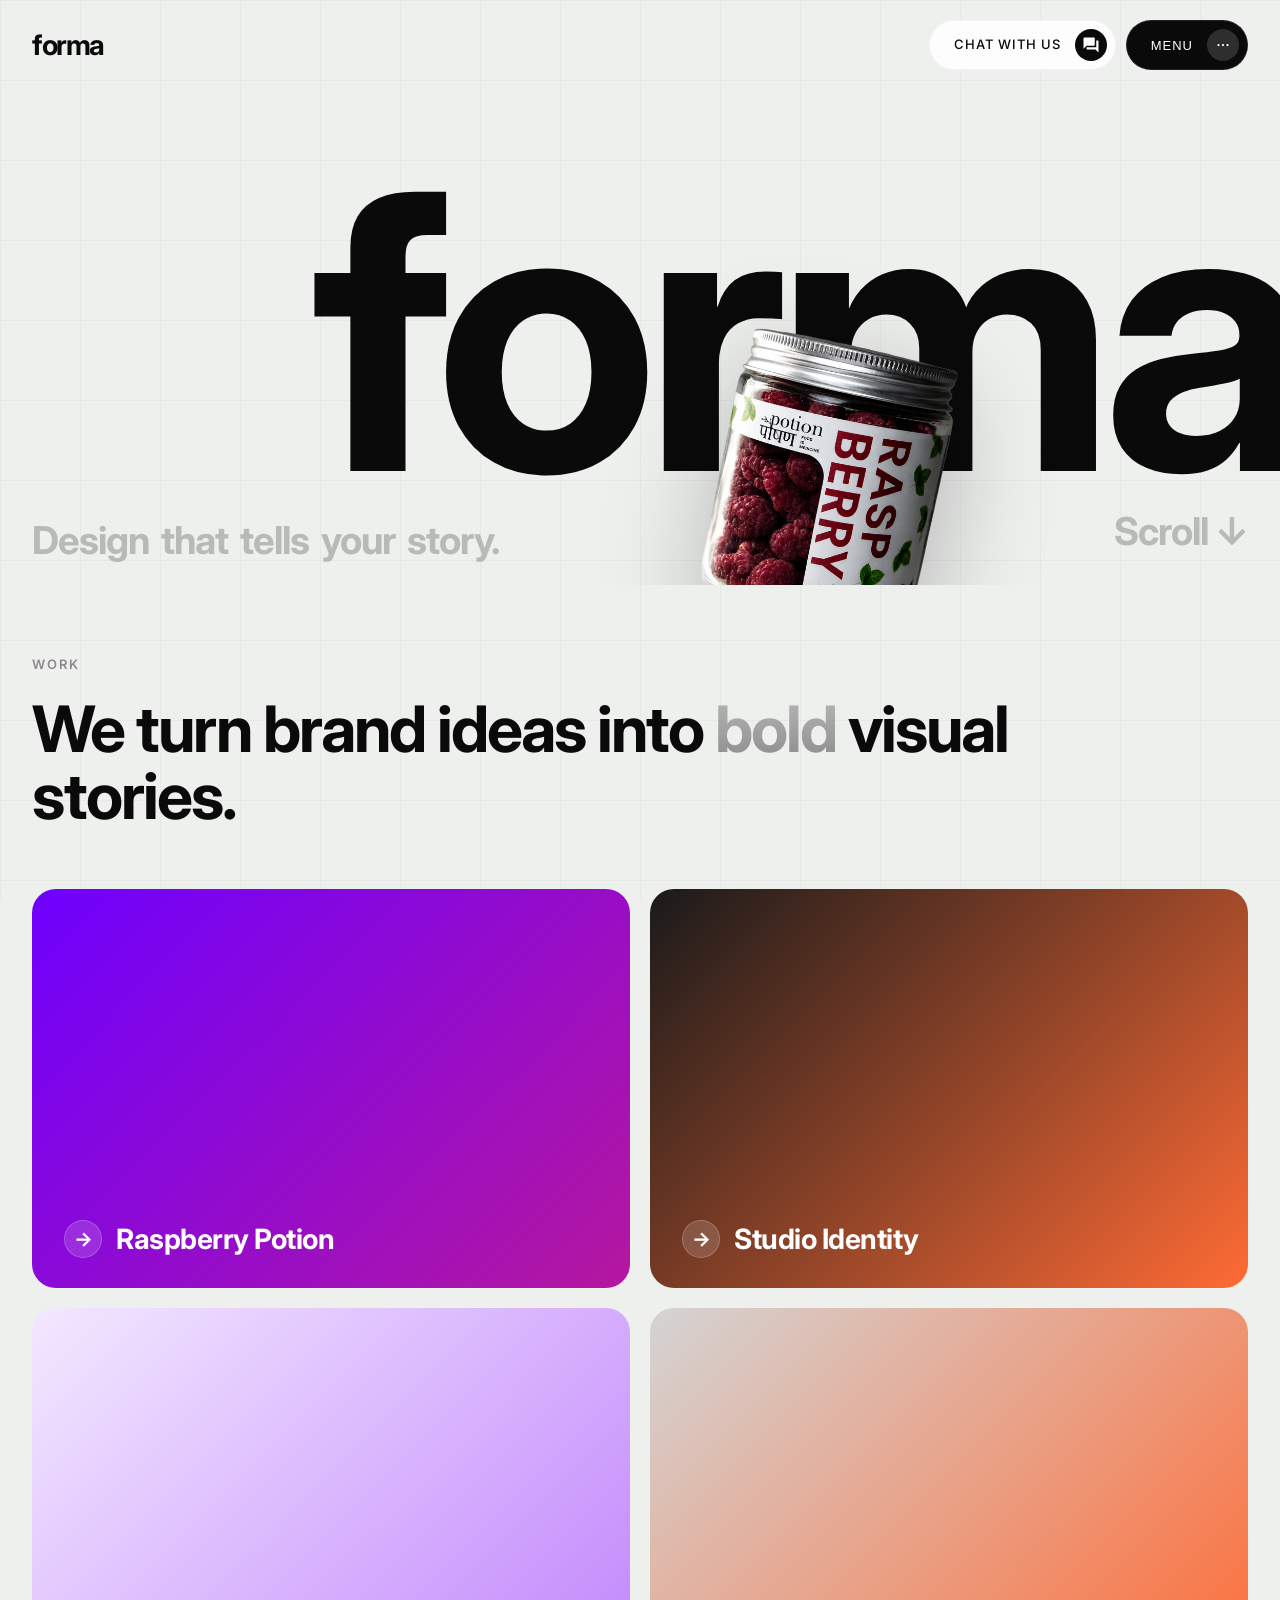
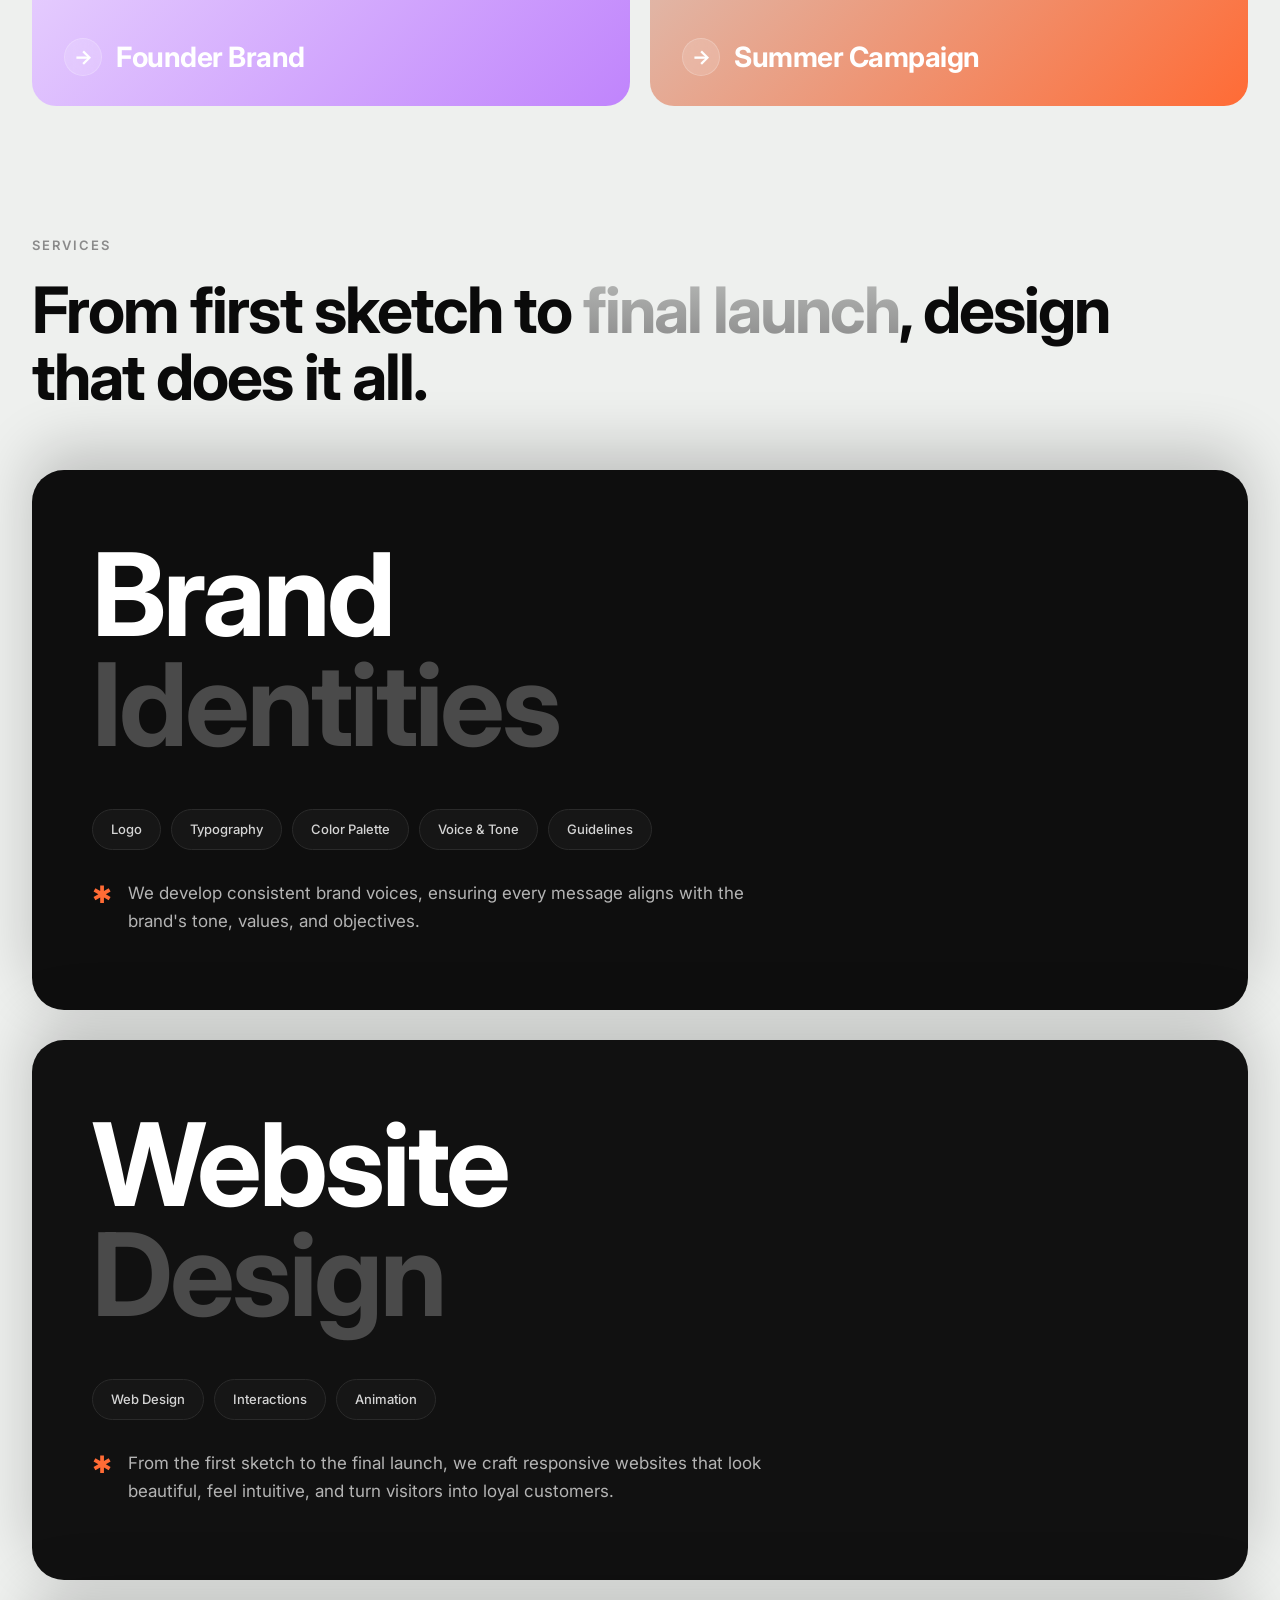
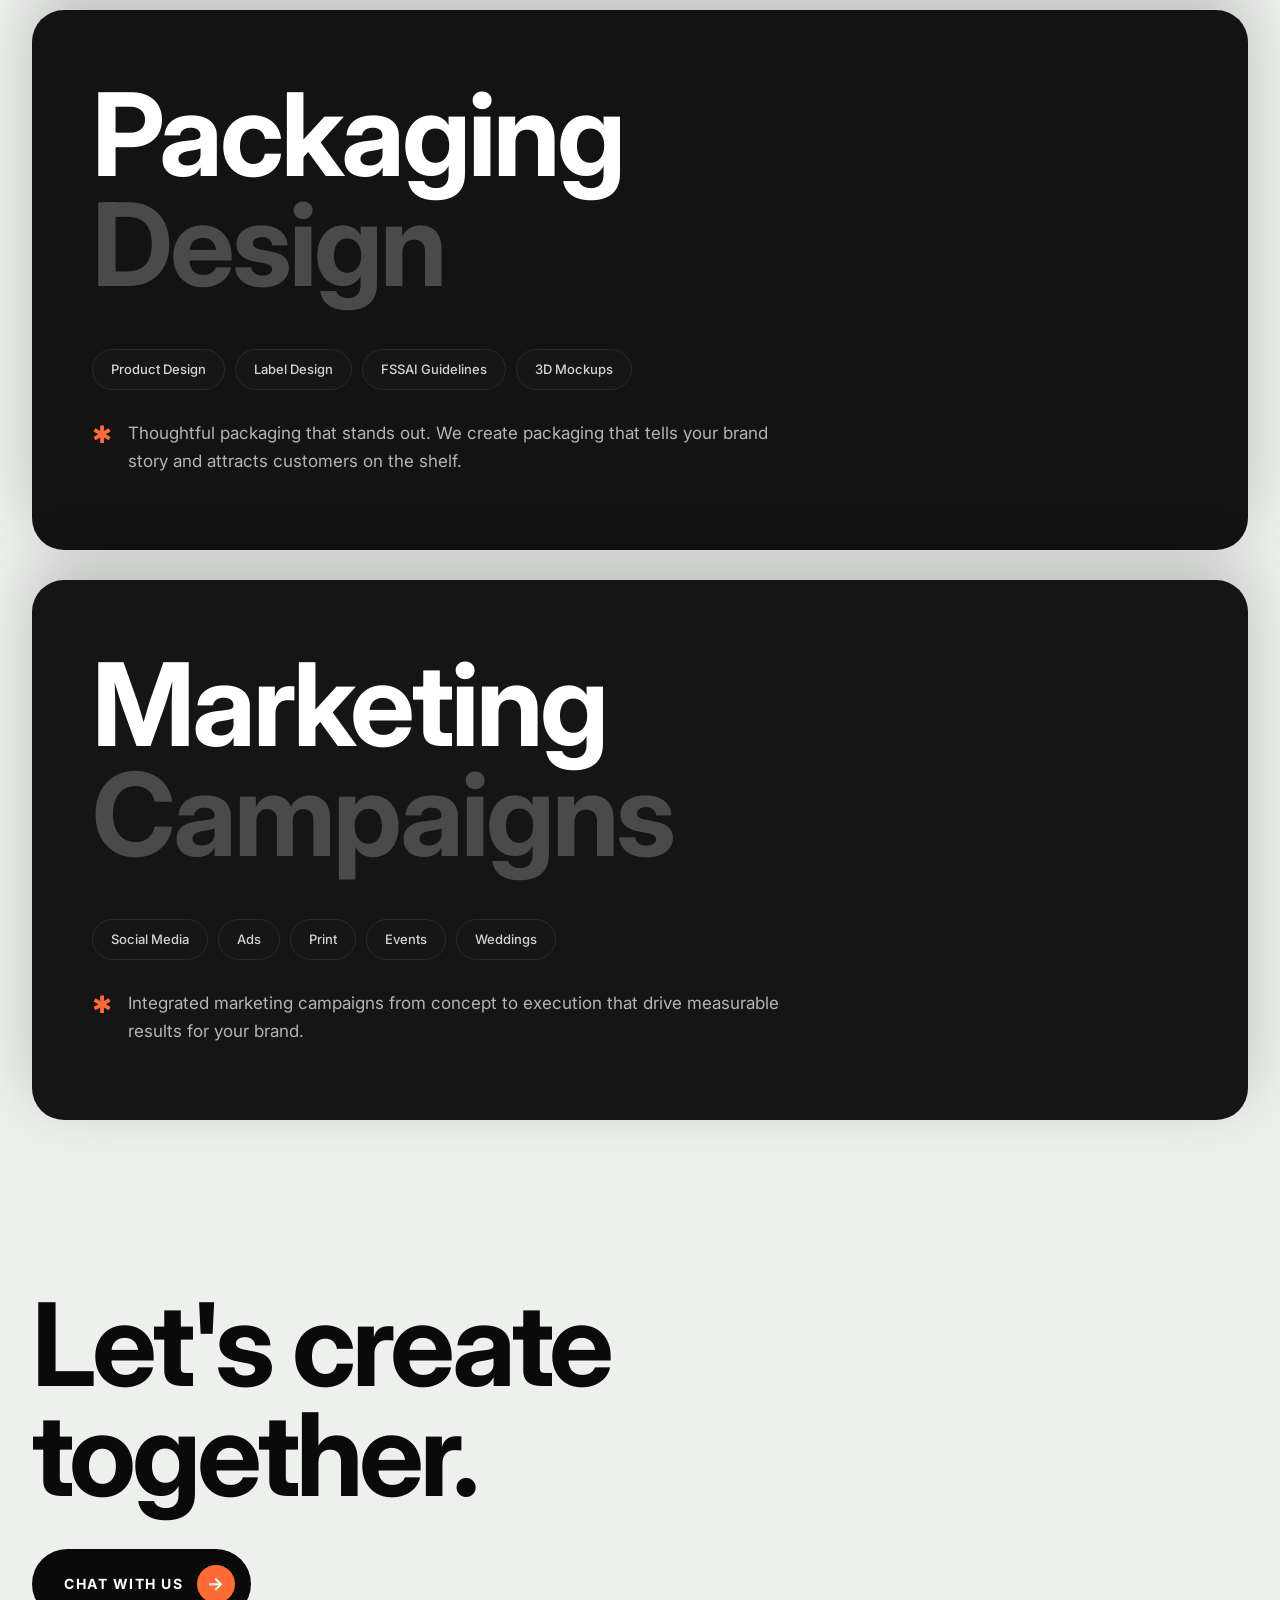
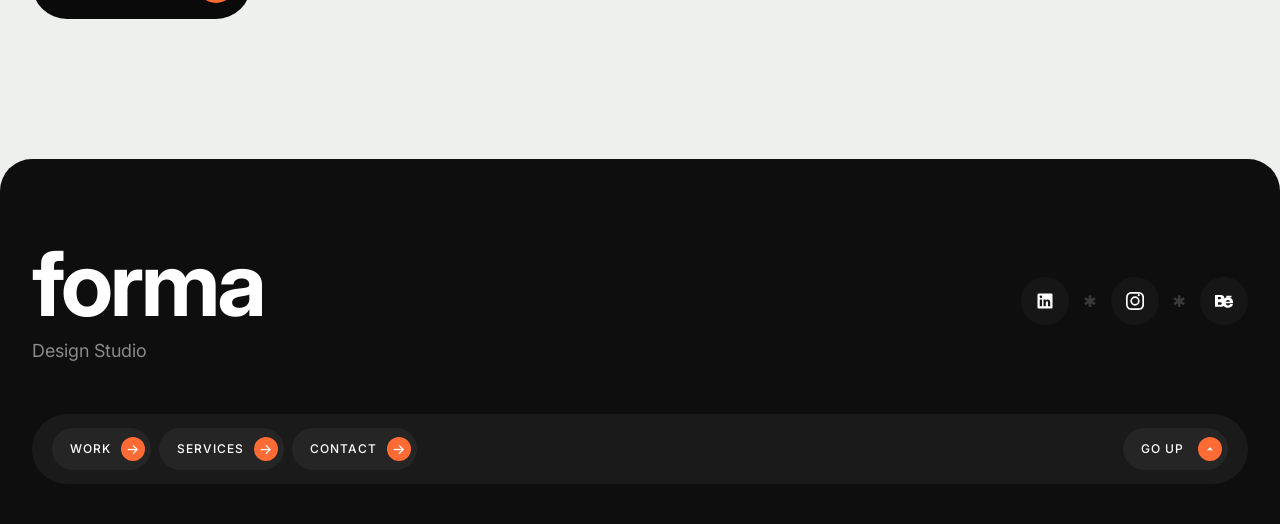
==== commit d48e7d61: "push these changes" ====
--- a/index.html
+++ b/index.html
@@ -4976,7 +4976,7 @@
       return;
     }
     var url = SUPABASE_URL + '/rest/v1/projects?select=*&order=sort_order.asc,created_at.asc';
-    fetch(url, { headers: { apikey: SUPABASE_ANON_KEY, Authorization: 'Bearer ' + SUPABASE_ANON_KEY } })
+    fetch(url, { cache: 'no-store', headers: { apikey: SUPABASE_ANON_KEY, Authorization: 'Bearer ' + SUPABASE_ANON_KEY } })
       .then(function (r) { return r.ok ? r.json() : Promise.reject(r.status); })
       .then(function (data) { projectsCache = data || []; renderGrids(); })
       .catch(function (err) { console.error('[Forma] Could not load projects:', err); });
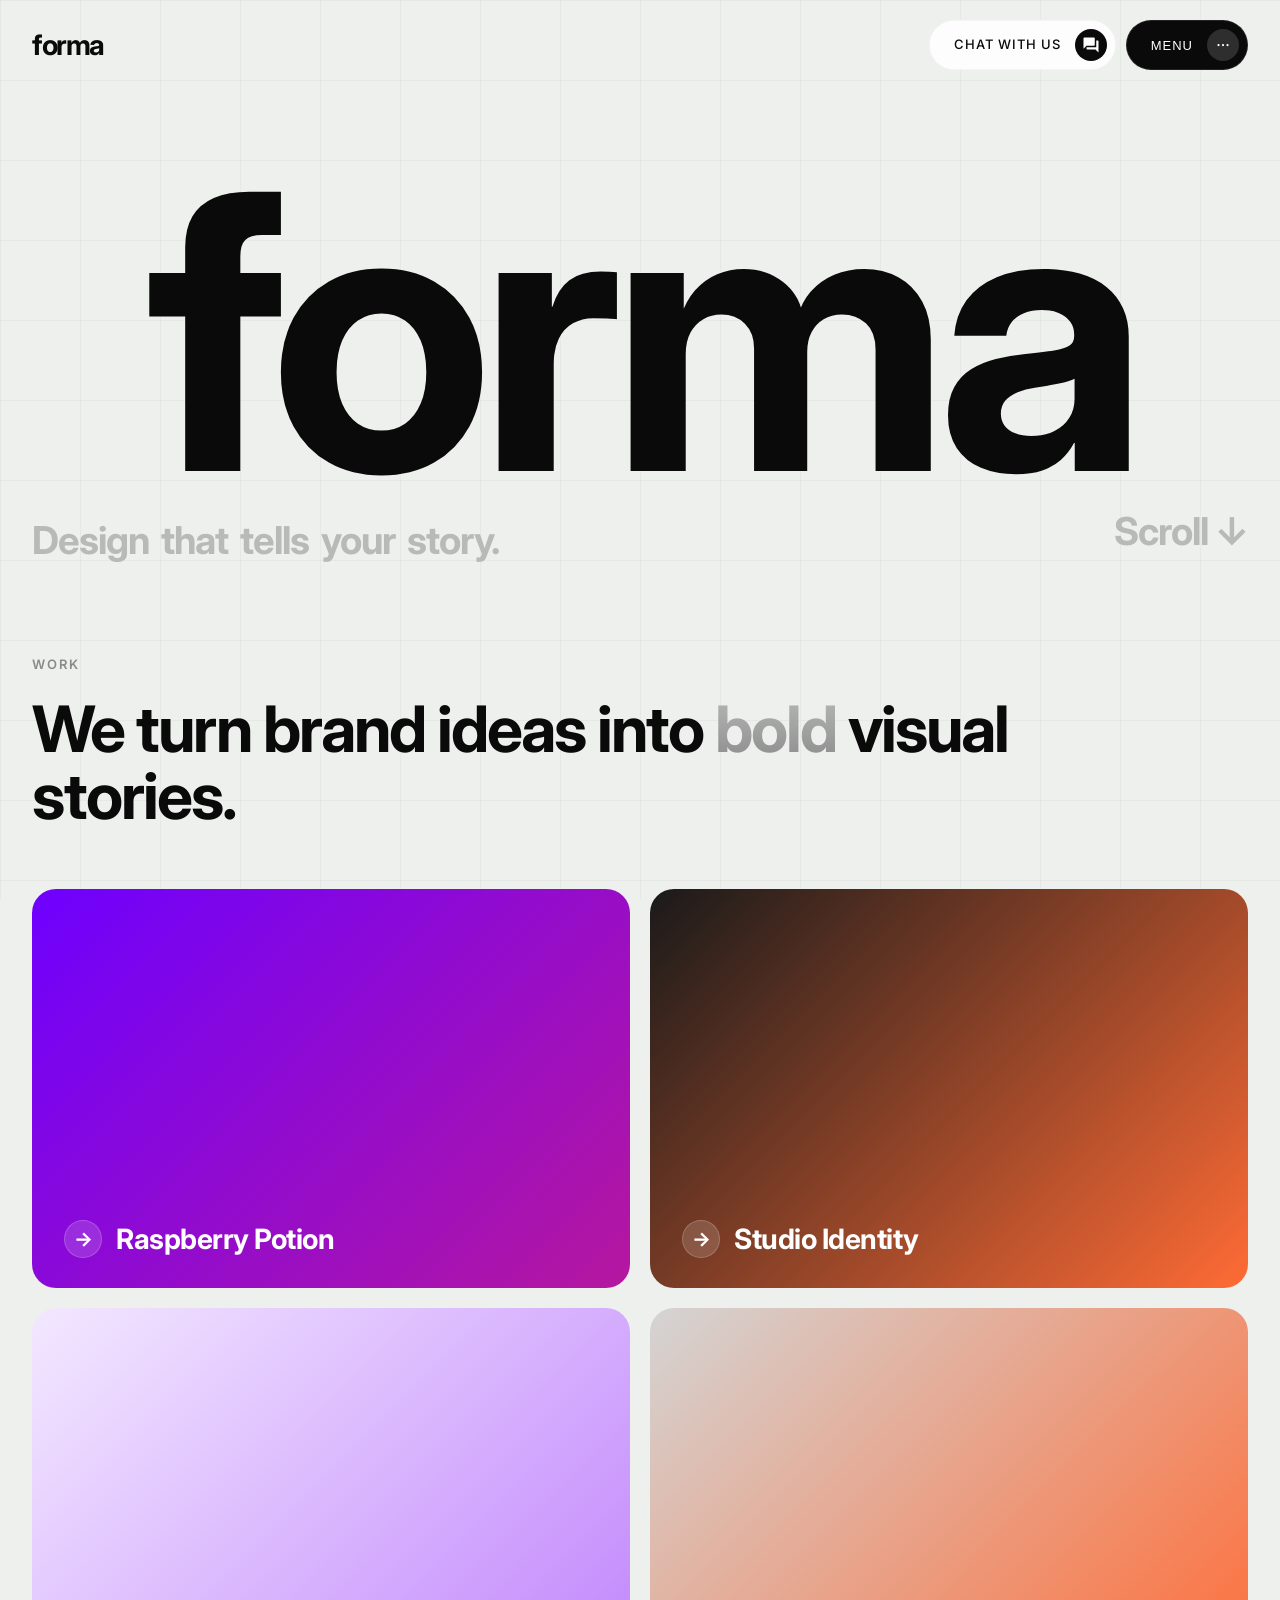
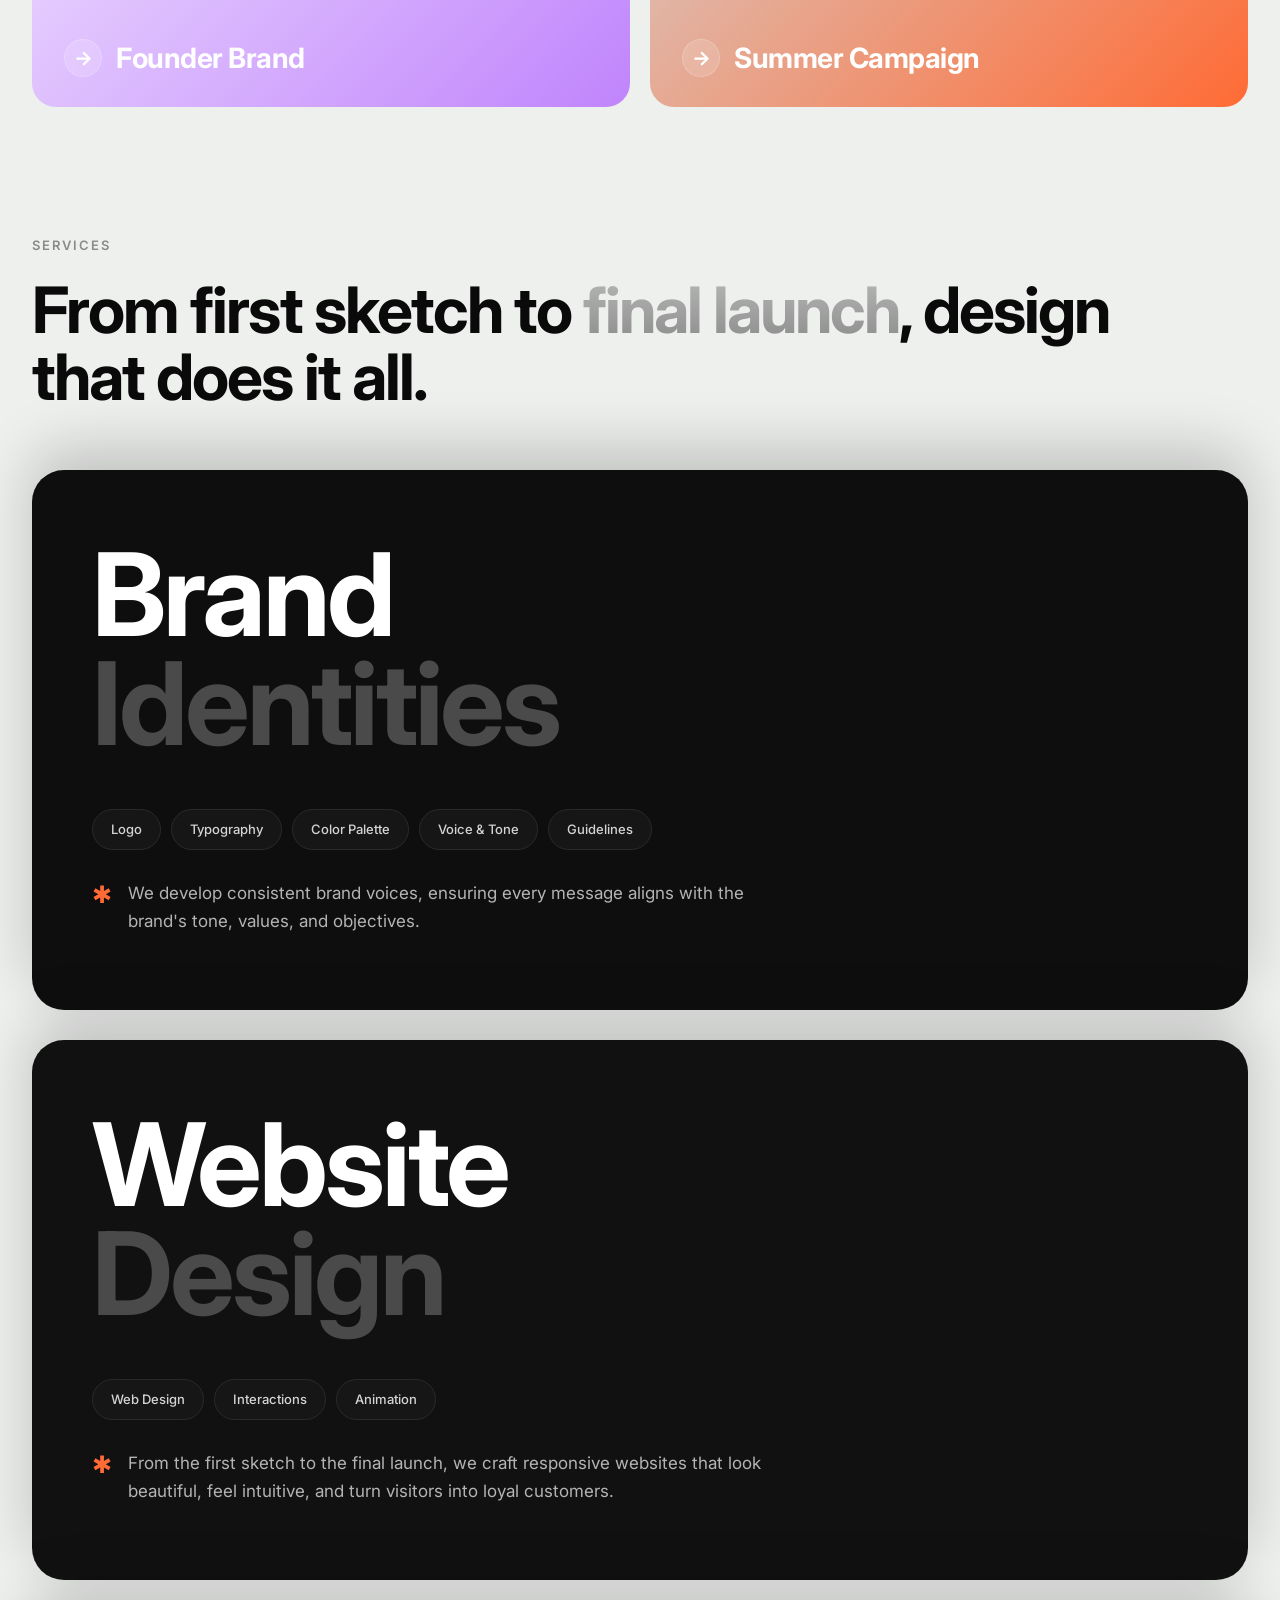
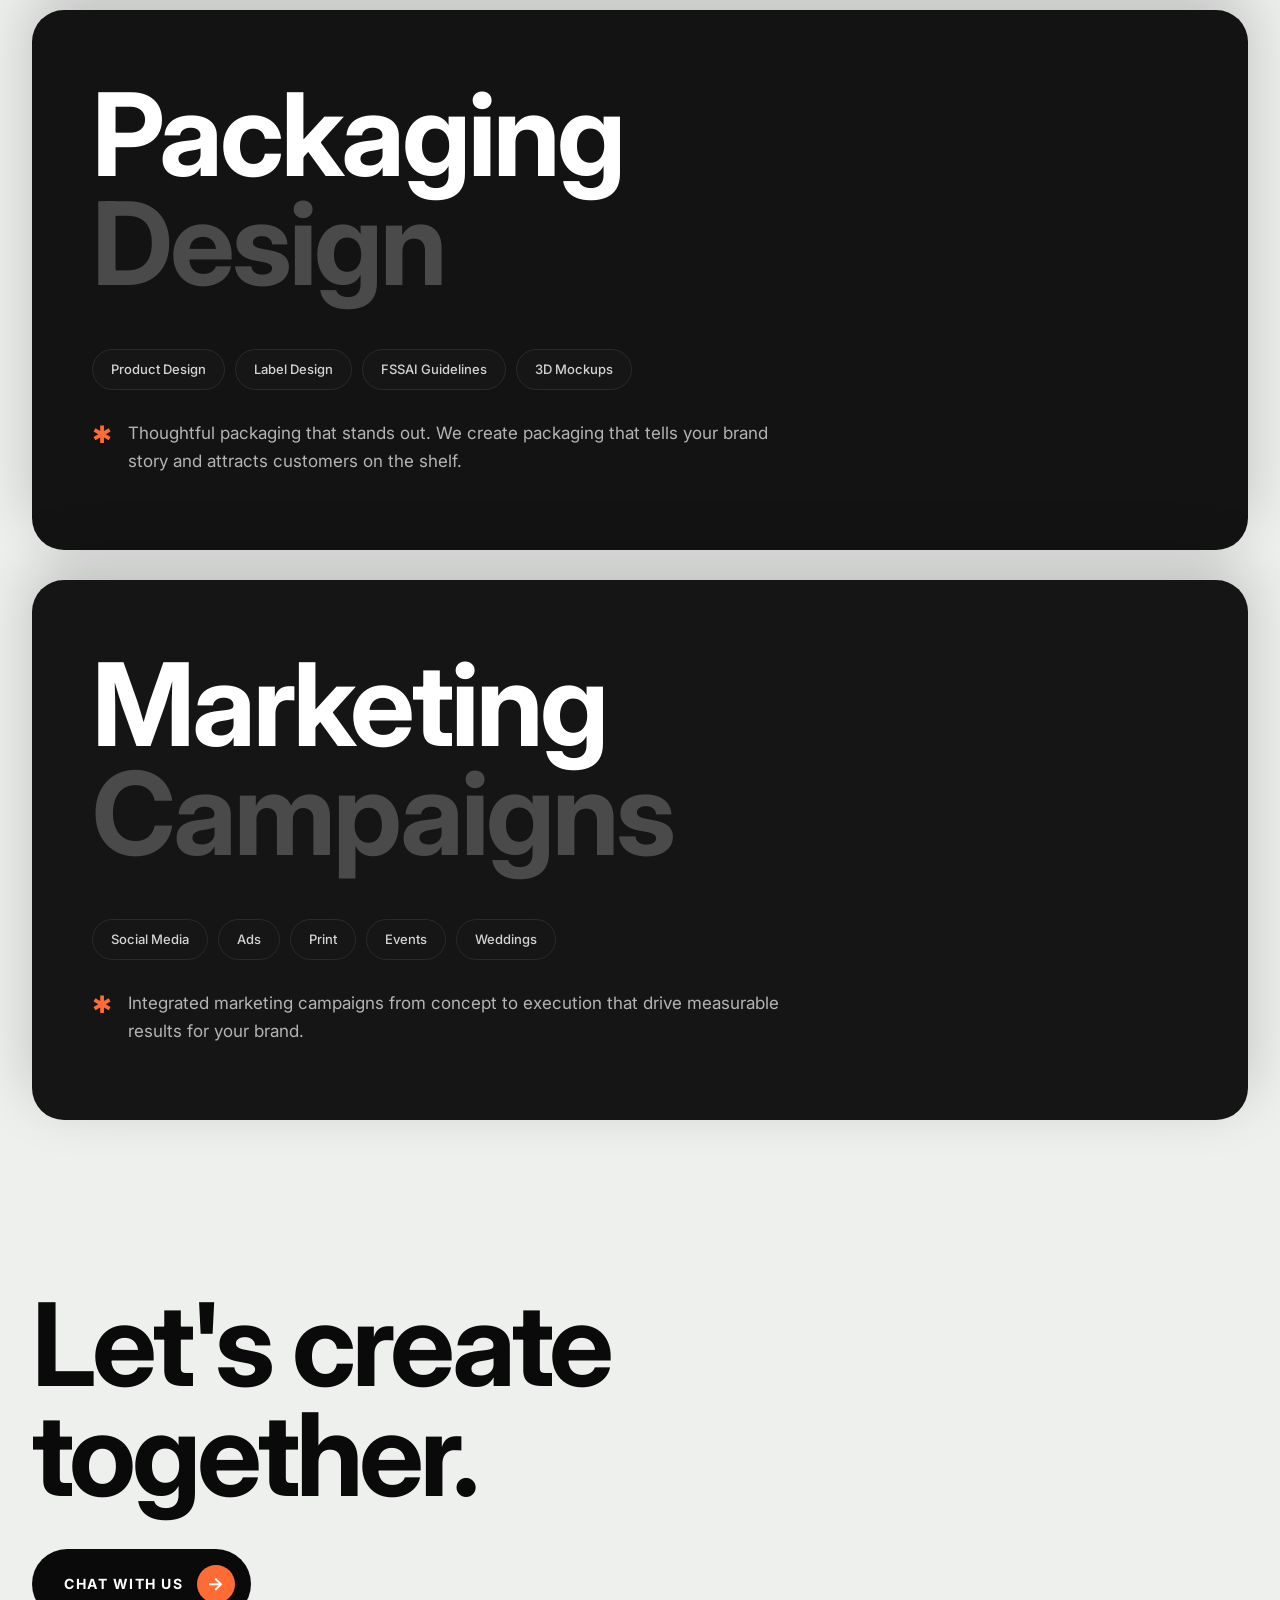
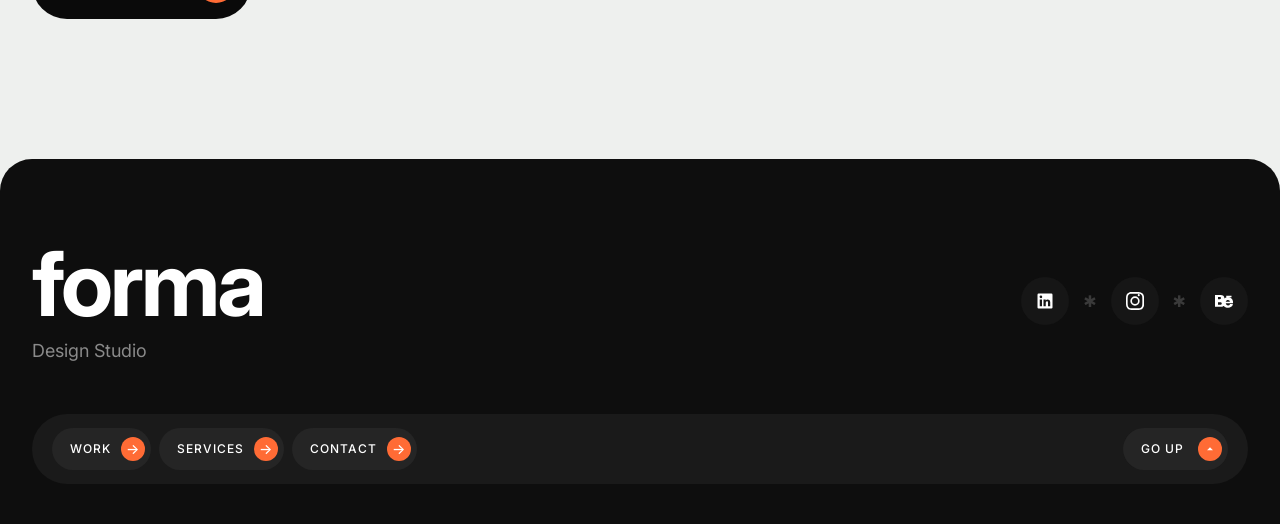
==== commit 26b2445c: "publish the changes" ====
--- a/index.html
+++ b/index.html
@@ -234,7 +234,7 @@
 
   /* HOME HERO: forma right-aligned with overflow, jar over letters */
   .hero-home {
-    align-items: flex-end;
+    align-items: center;
     justify-content: center;
   }
   /* On home hero, keep the subline clear of the "Scroll" indicator
@@ -255,12 +255,12 @@
     letter-spacing: -14px;
     line-height: 0.85;
     color: var(--black);
-    text-align: right;
+    text-align: center;
     position: relative;
     z-index: 1;
     white-space: nowrap;
     width: 100%;
-    margin-right: -8vw;
+    margin-right: 0;
     padding-right: 0;
   }
 
@@ -828,10 +828,7 @@
     border-radius: 32px;
     background: linear-gradient(135deg, #1a1a1a, #FF6B35);
     margin-bottom: 100px; overflow: hidden; position: relative;
-  }
-  .project-hero-image::after {
-    content: ''; position: absolute; inset: 0;
-    background: url('[data-uri]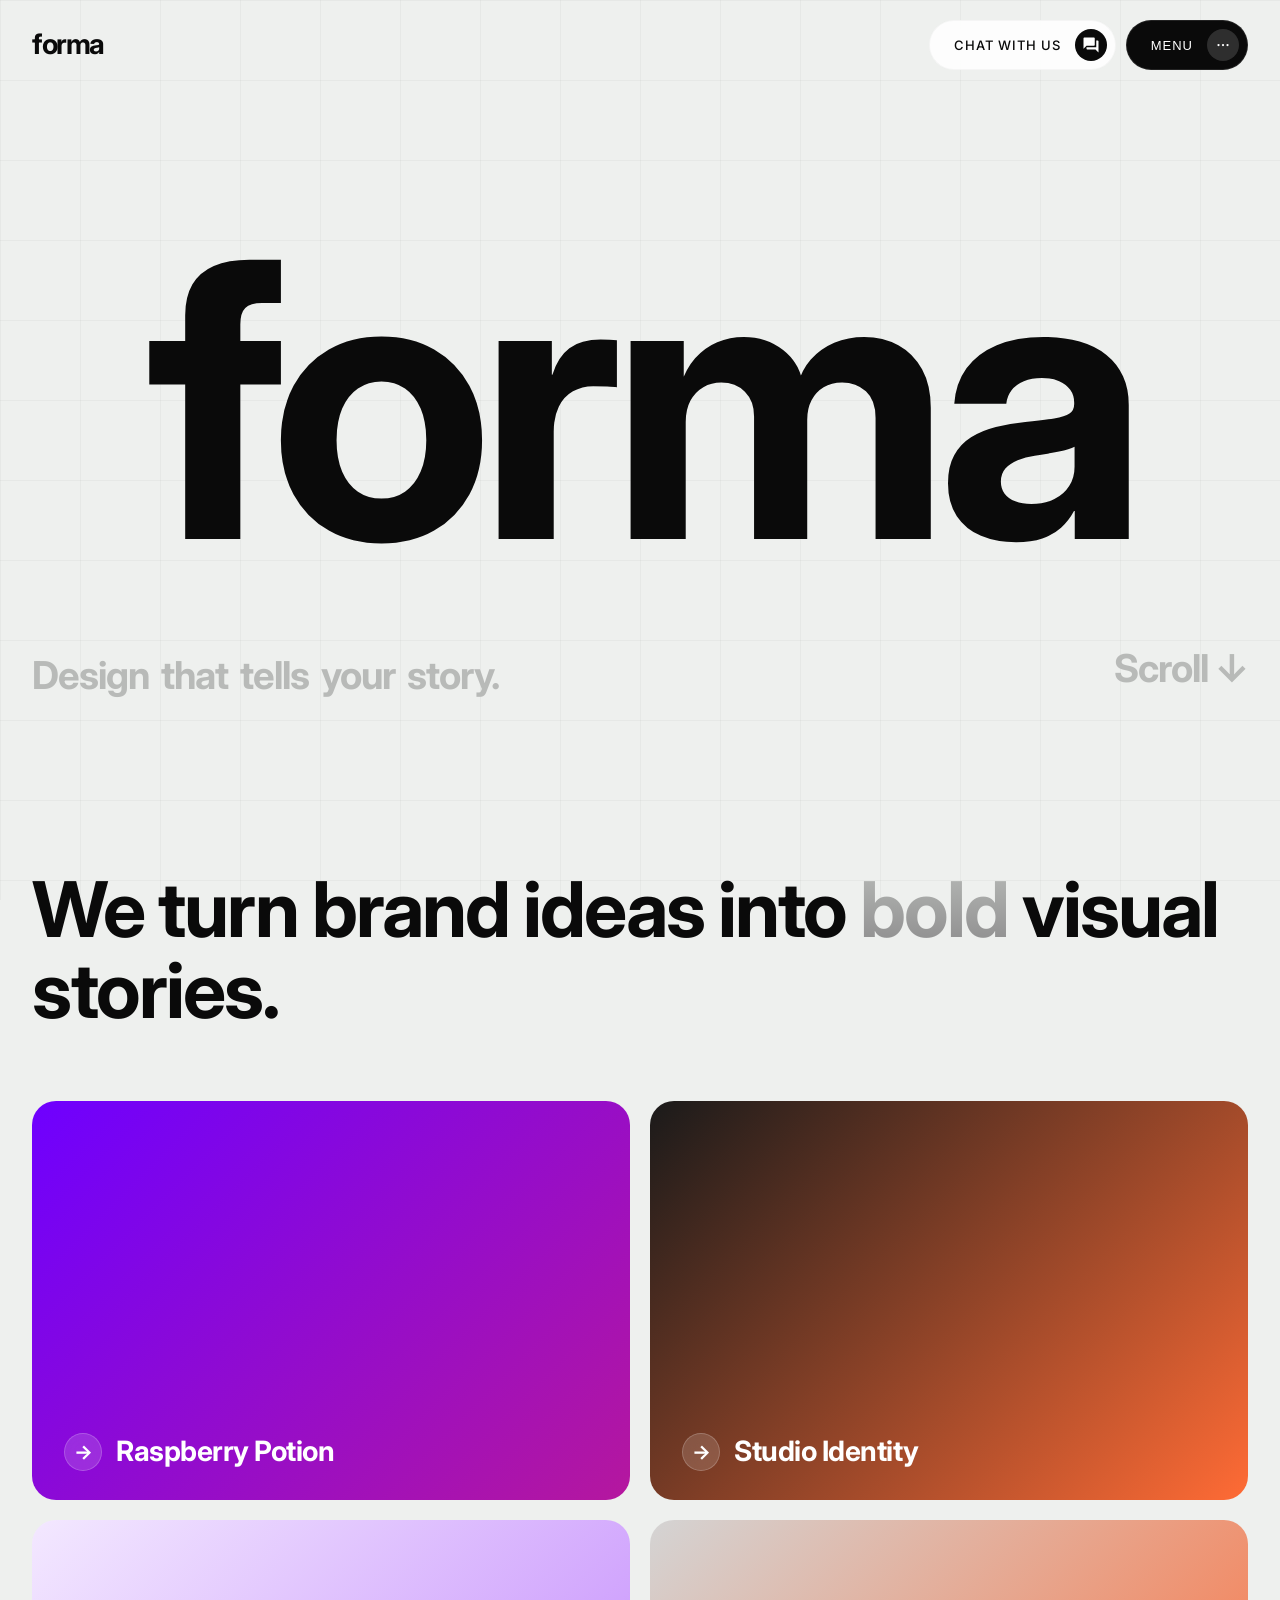
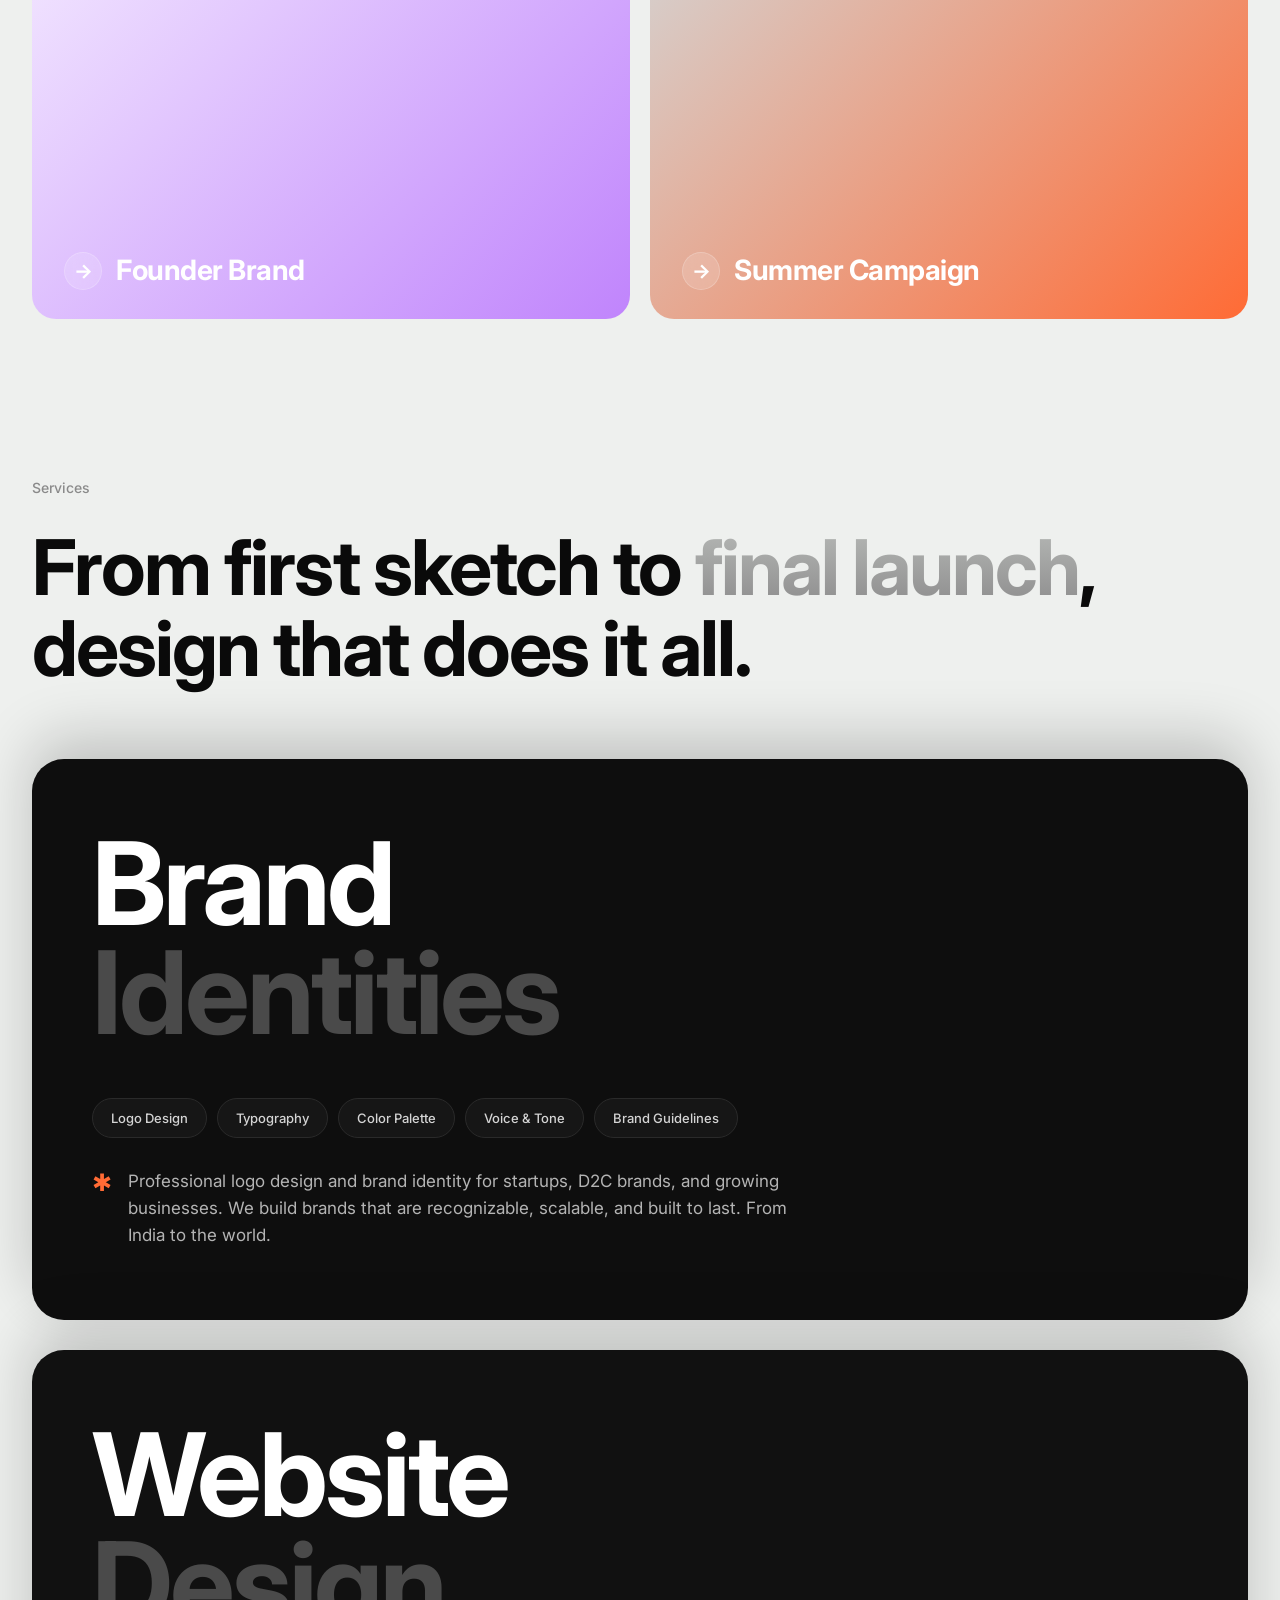
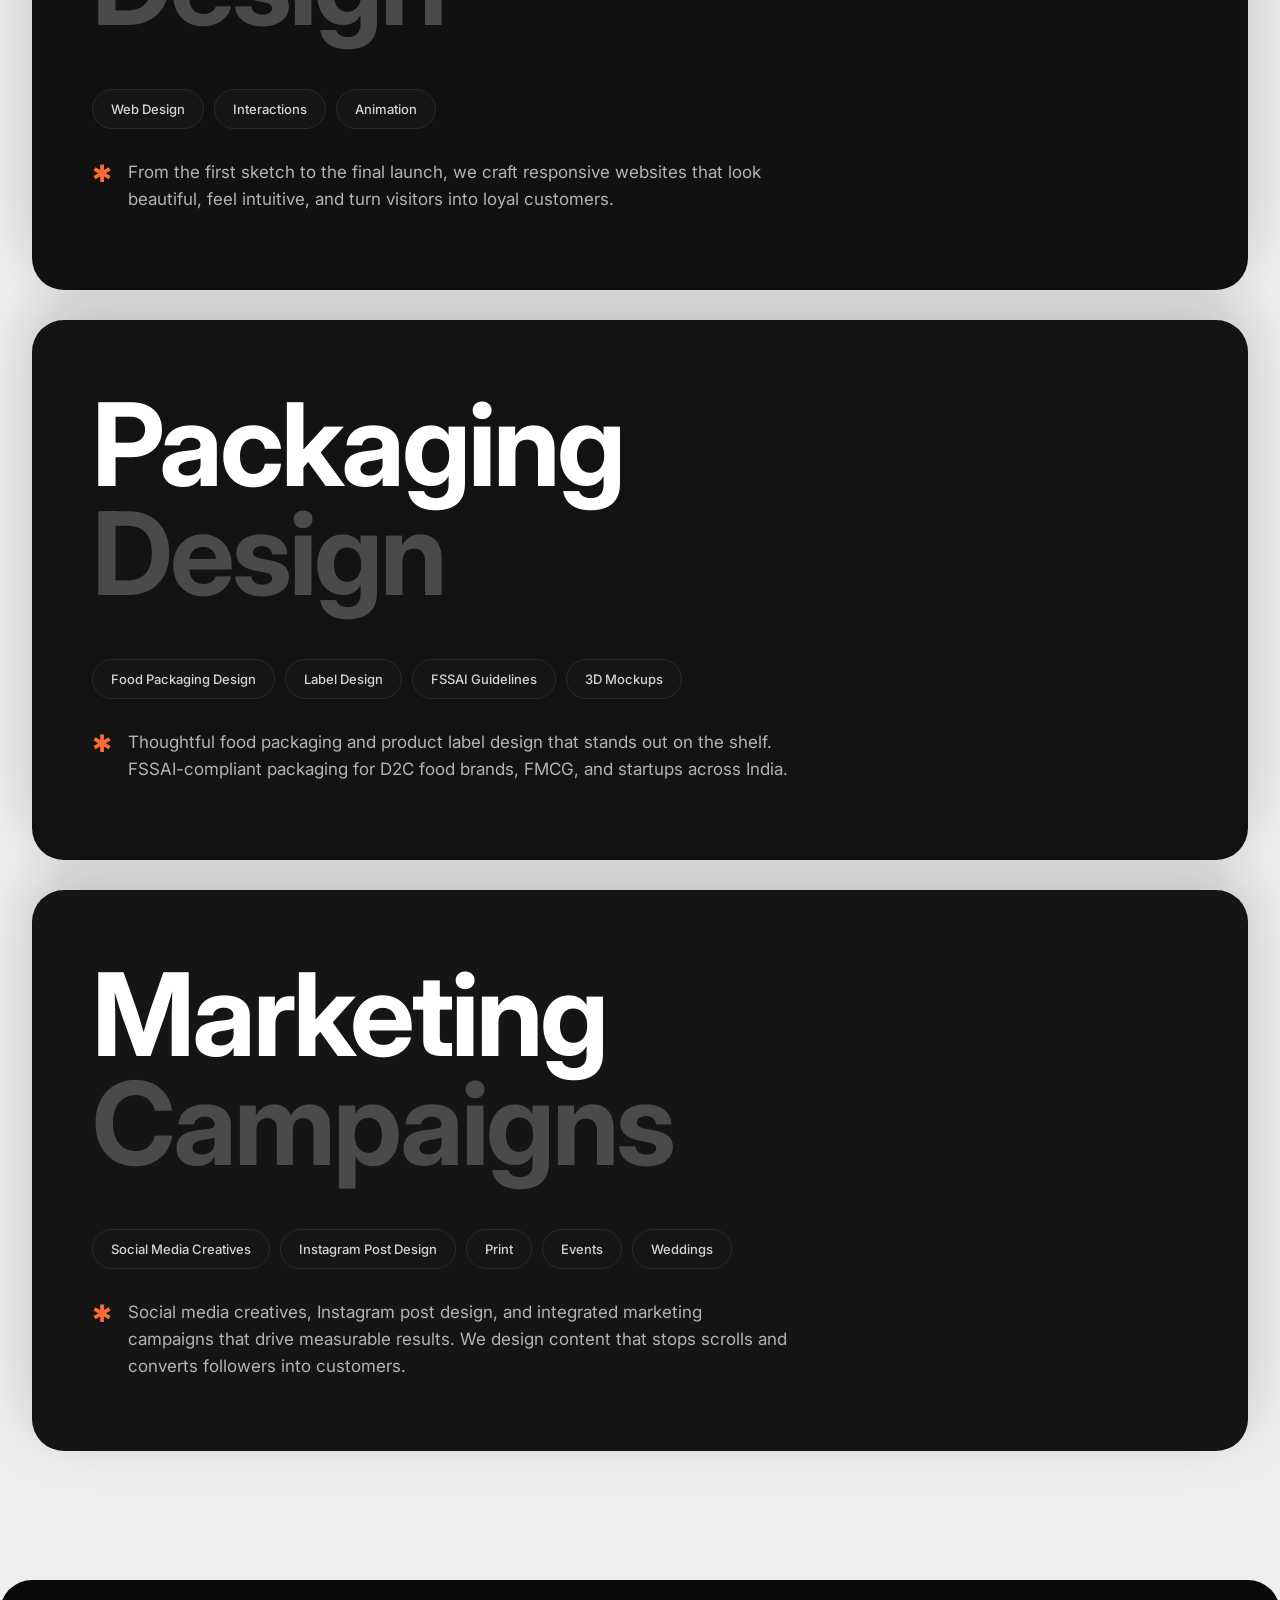
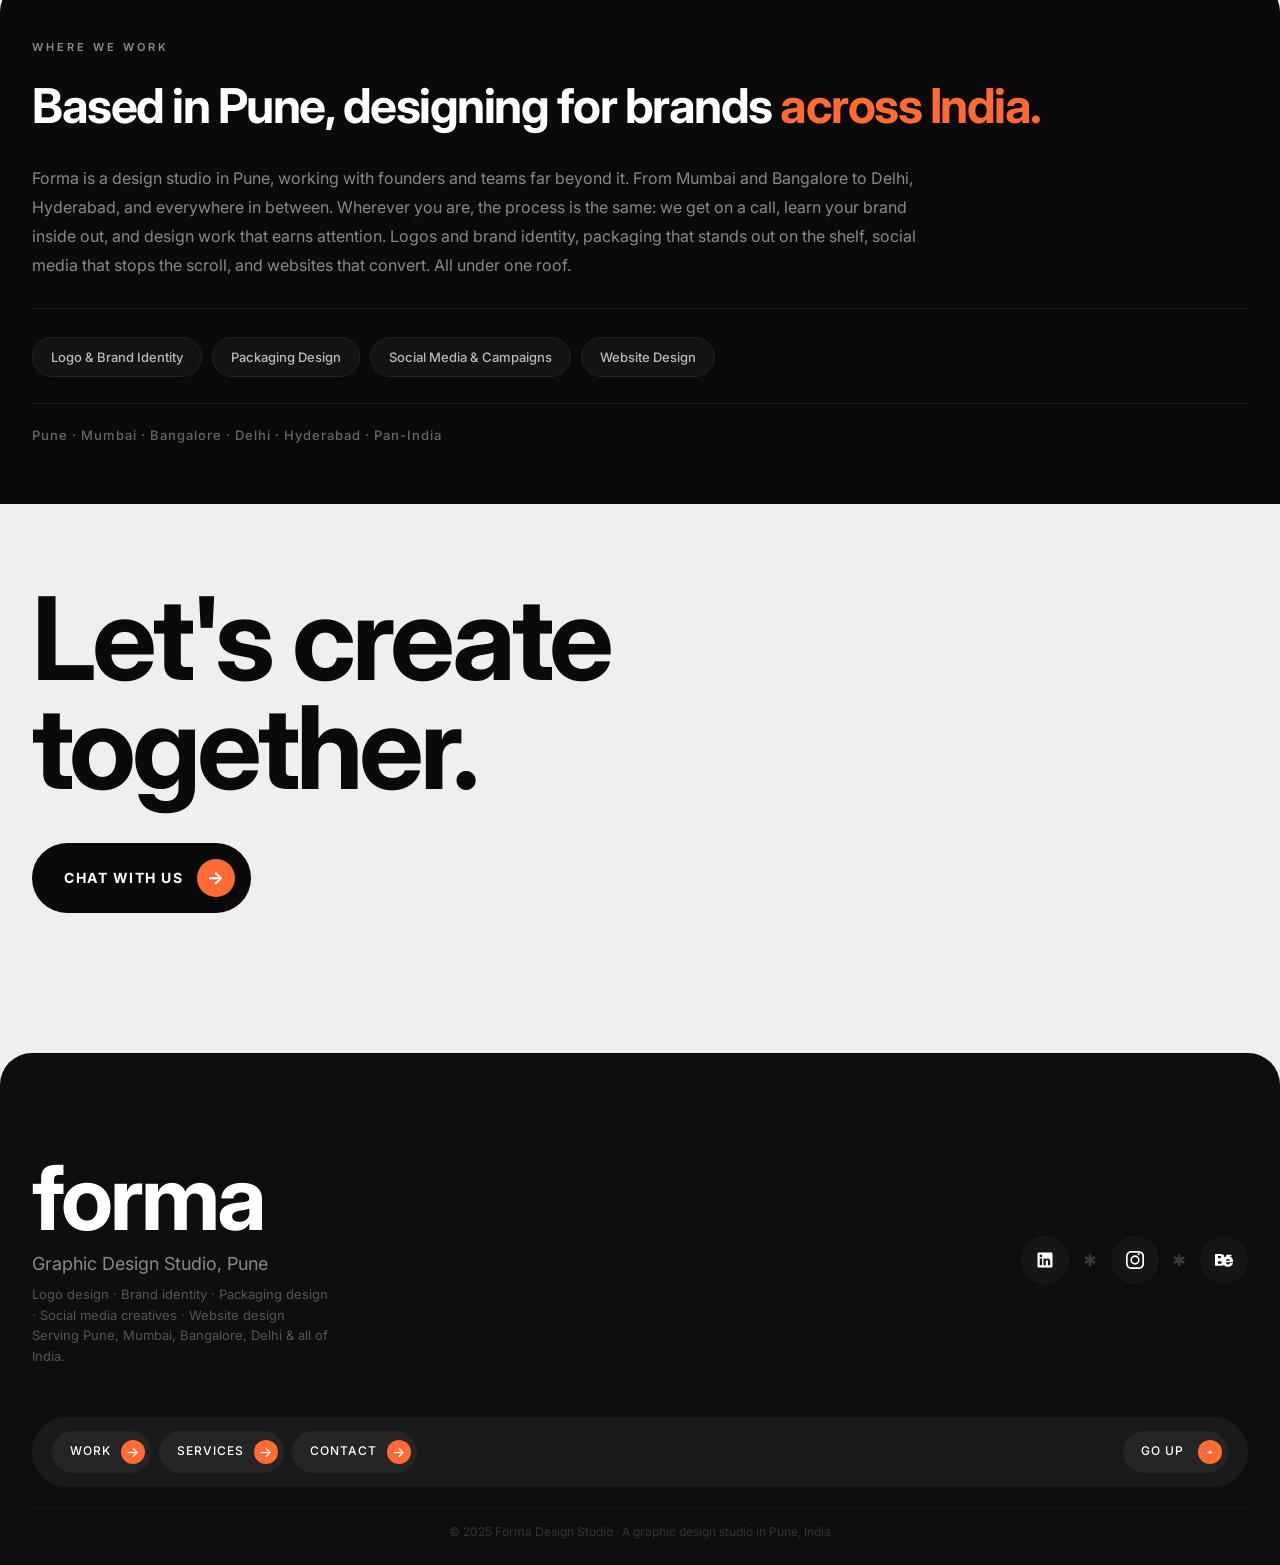
